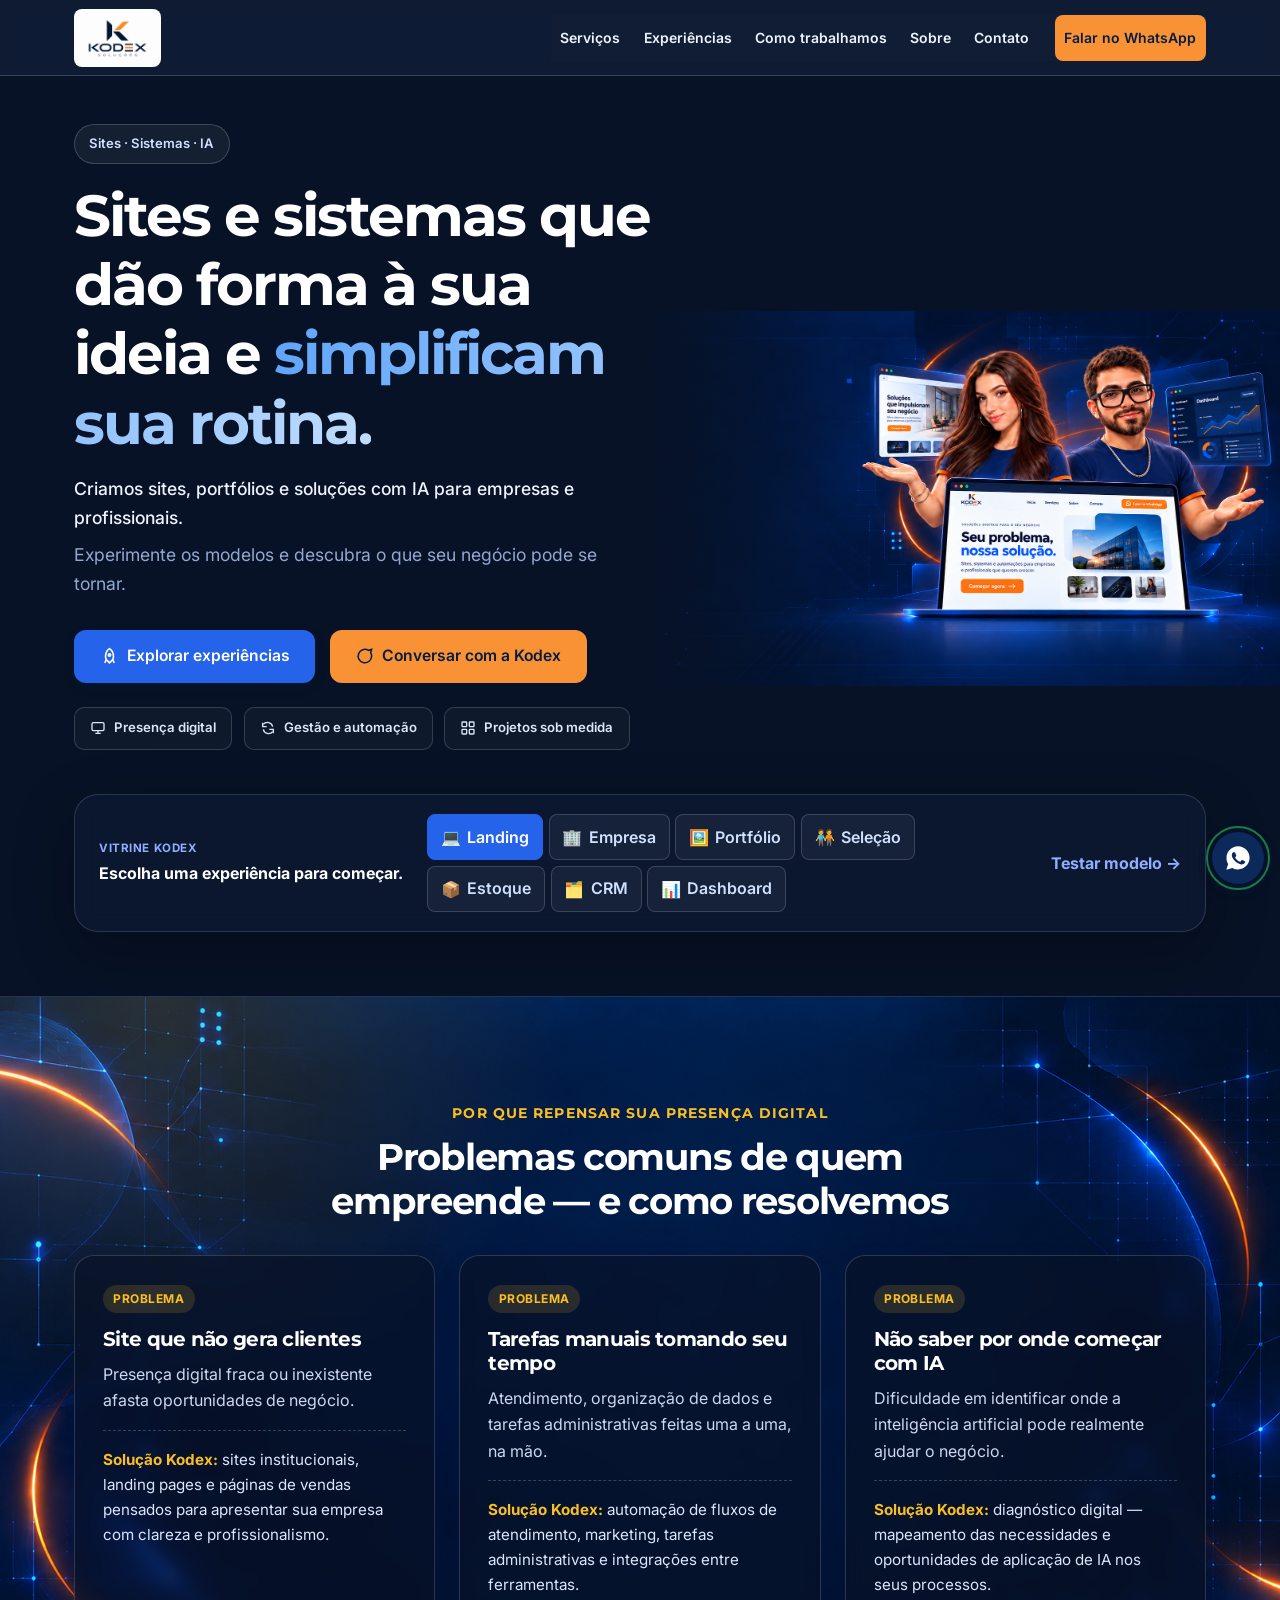
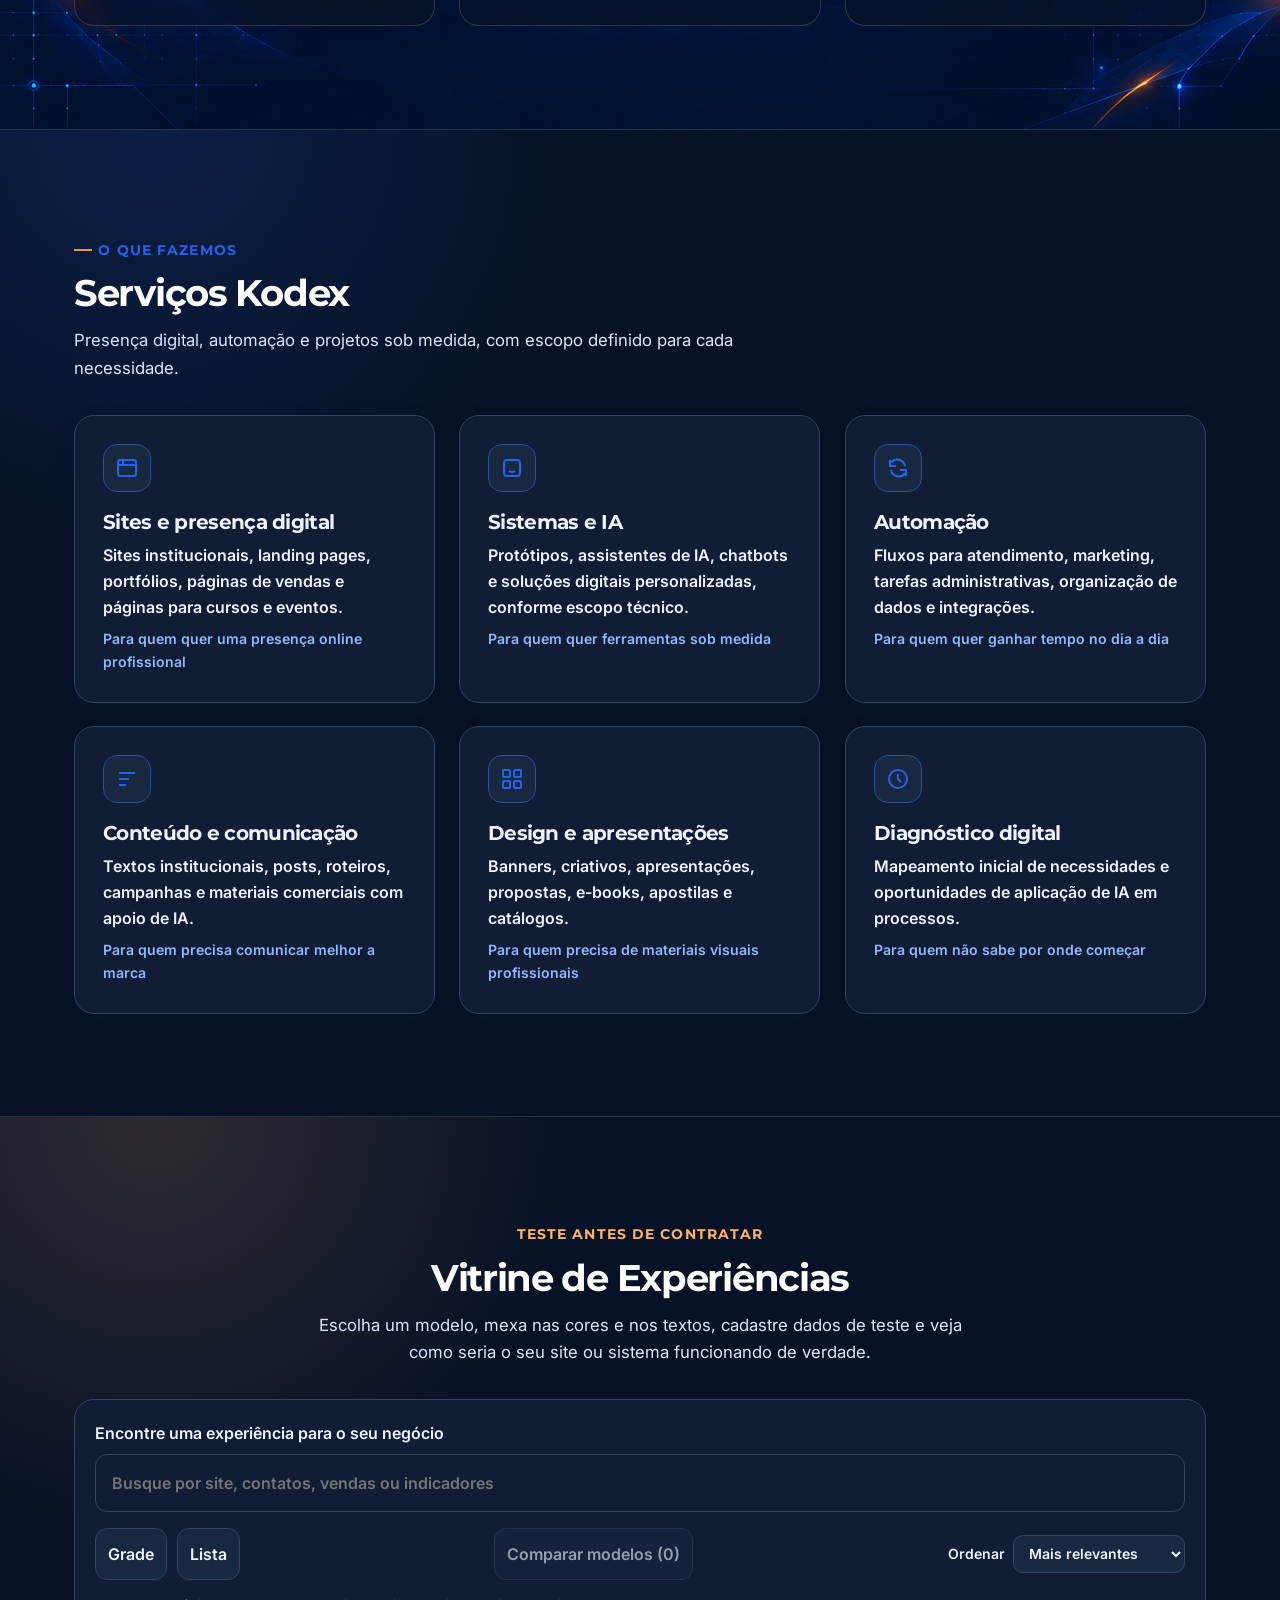
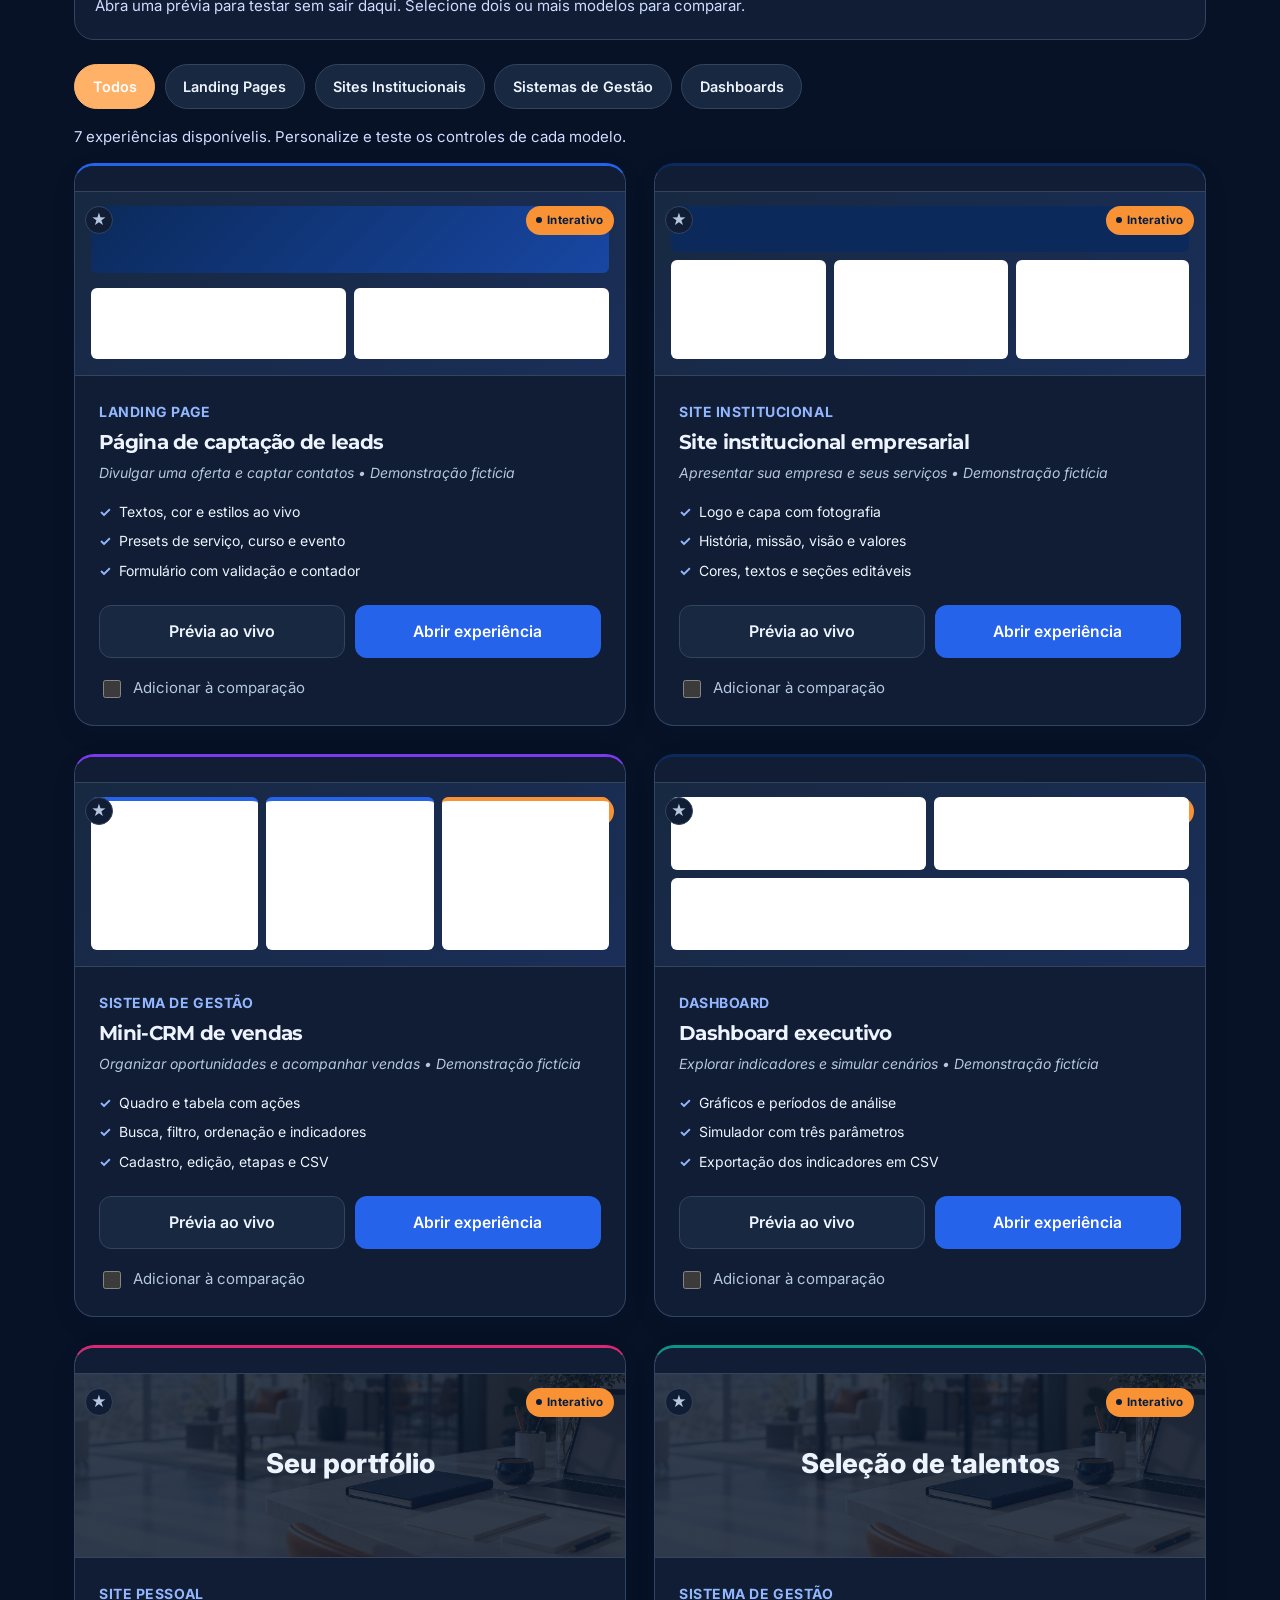
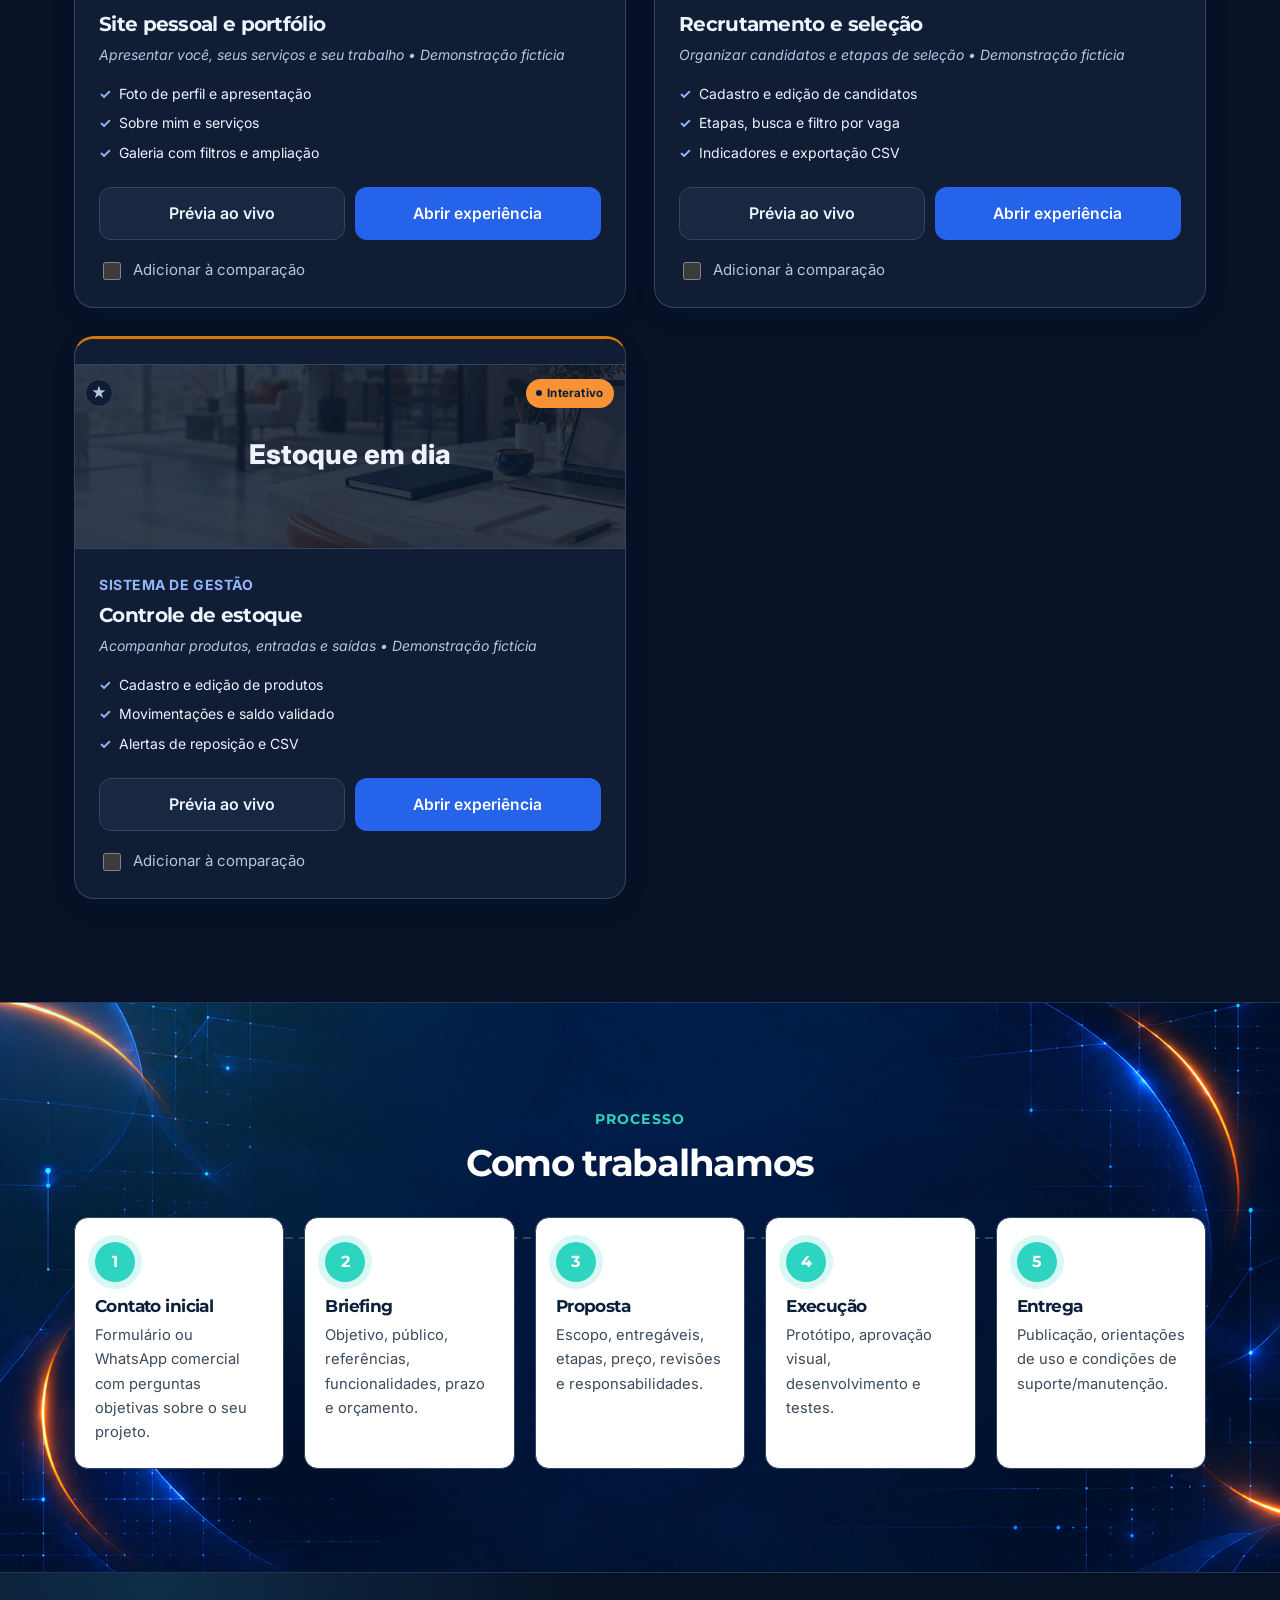
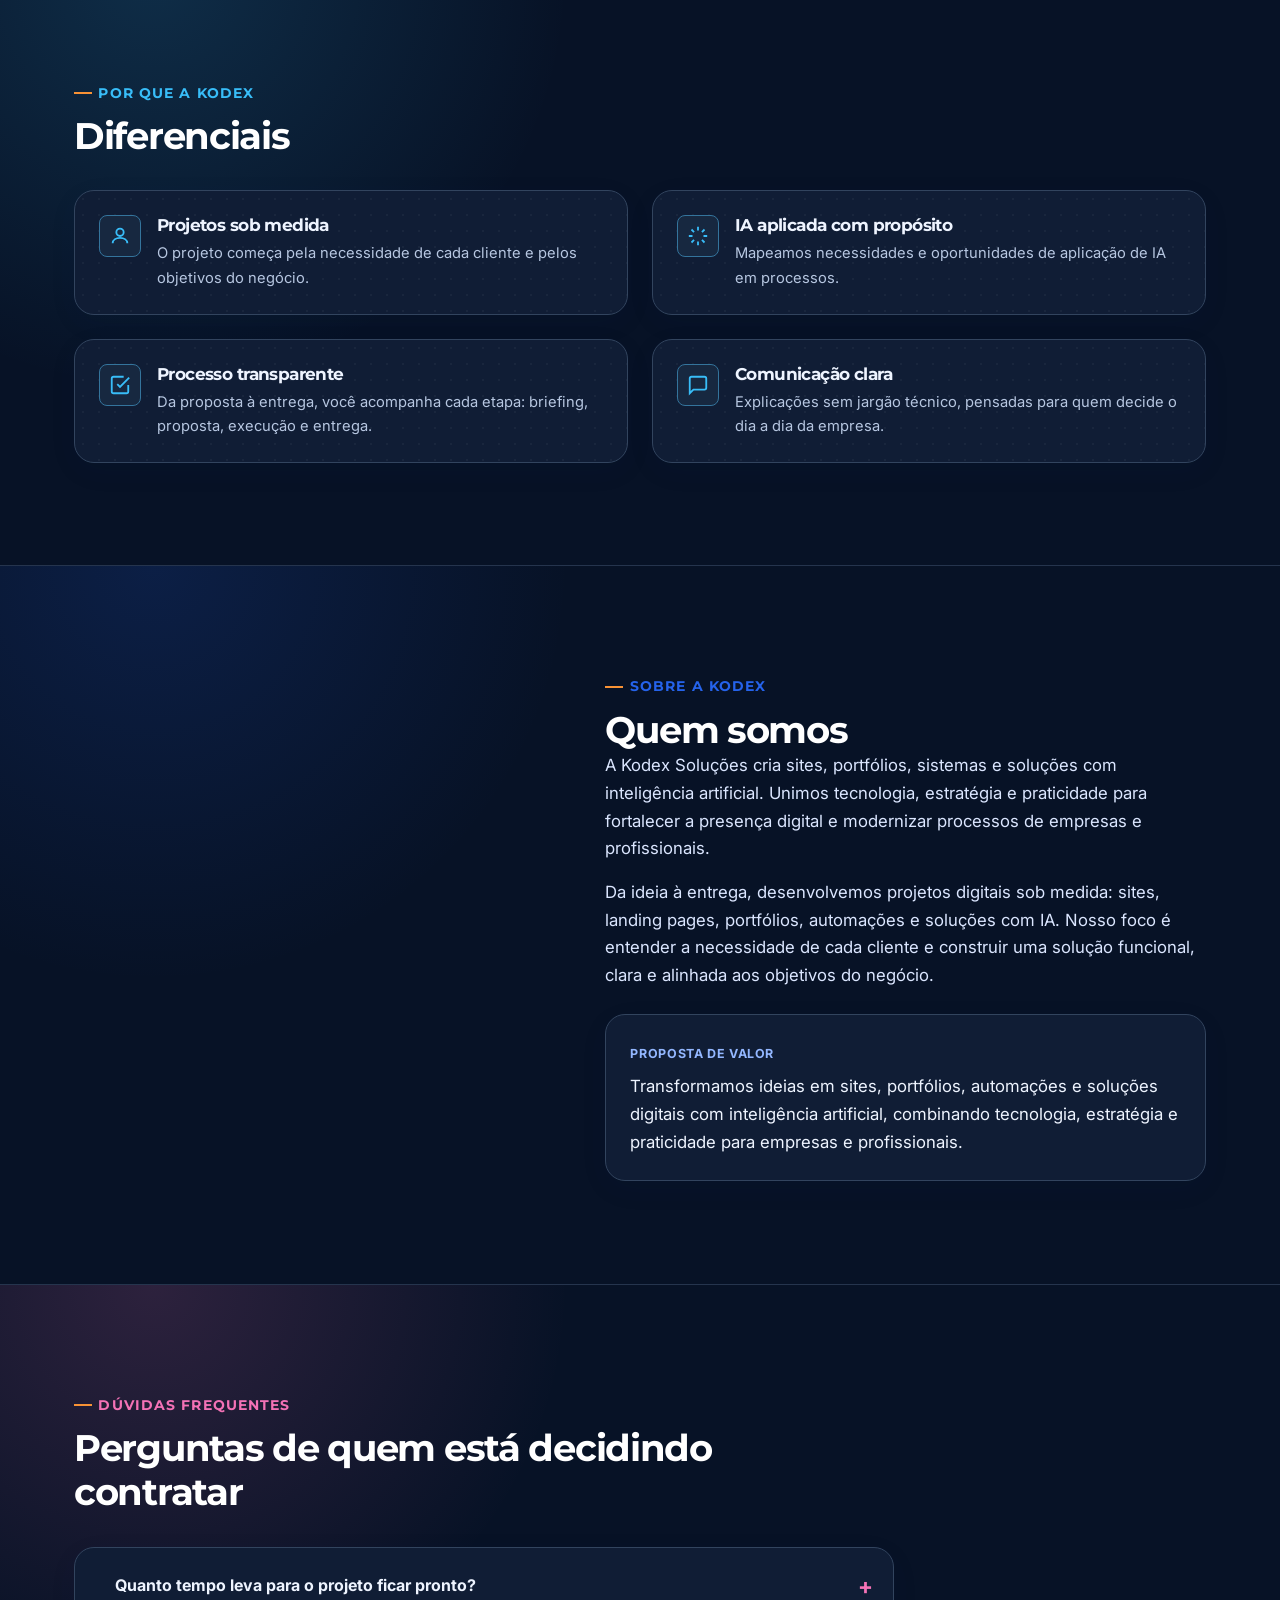
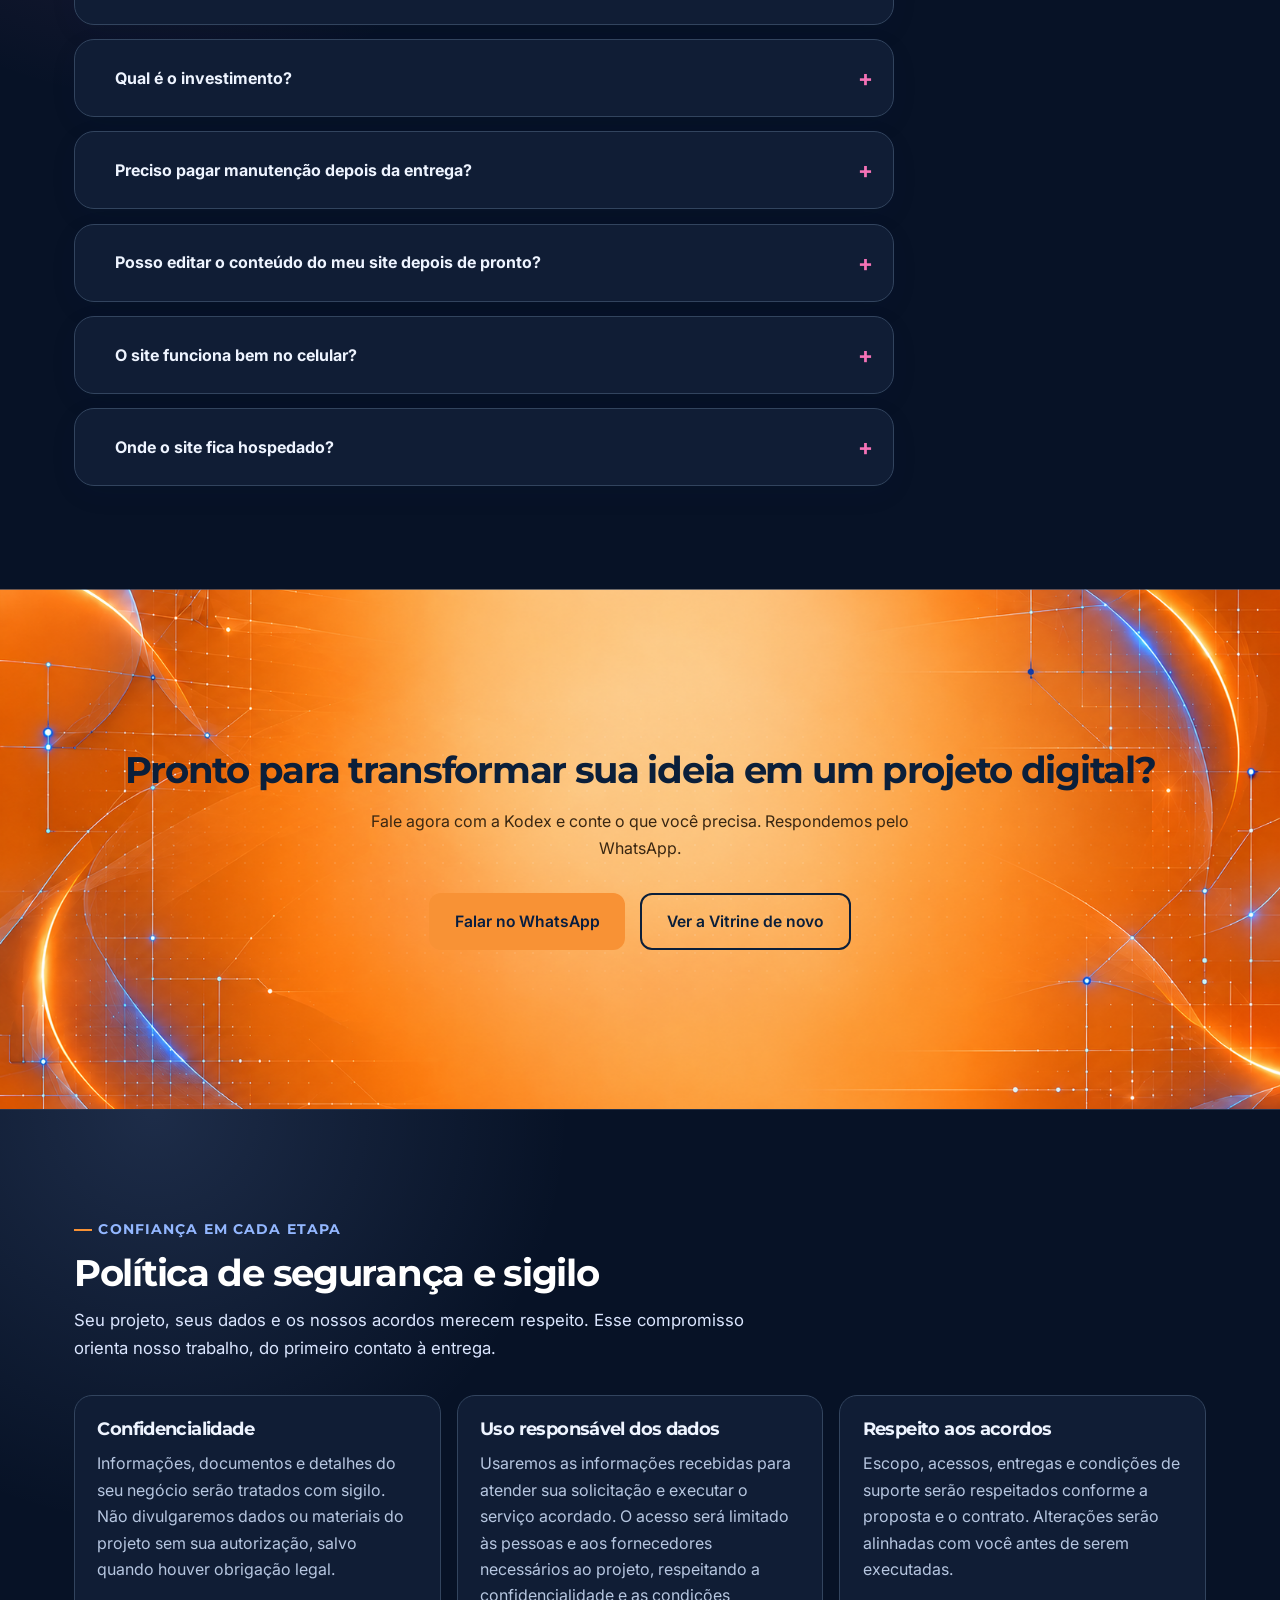
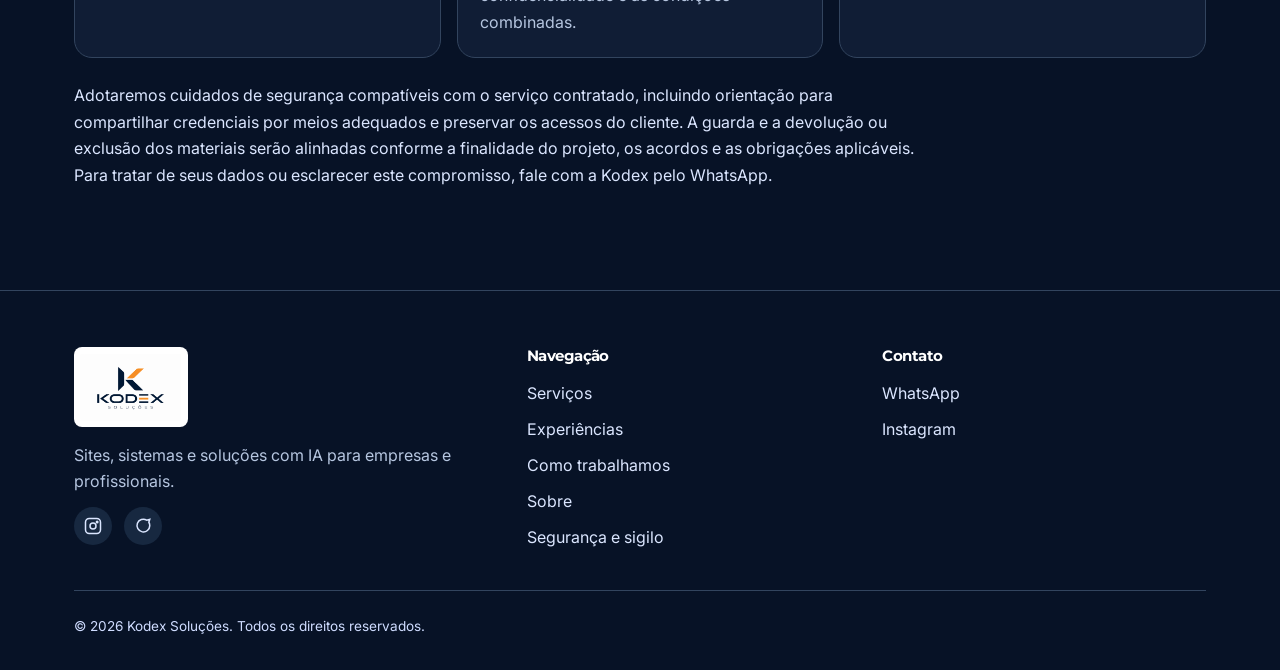
==== index.html @ d3fd618b "Site Kodex Soluções — versão com vitrine, modelos demonstrativos e identidade visual Co-Authored-By:" ====
<!DOCTYPE html>
<html lang="pt-BR">
<head>
<meta charset="UTF-8">
<meta name="viewport" content="width=device-width, initial-scale=1.0">
<title>Kodex Soluções — Sites, sistemas e soluções com IA</title>
<meta name="description" content="A Kodex Soluções cria sites, sistemas e automações com inteligência artificial para empresas e profissionais. Experimente modelos interativos antes de contratar.">

<!-- Open Graph -->
<meta property="og:type" content="website">
<meta property="og:title" content="Kodex Soluções — Sites, sistemas e soluções com IA">
<meta property="og:description" content="Transformamos ideias em sites, portfólios, automações e soluções digitais com inteligência artificial. Experimente nossos modelos interativos.">
<meta property="og:locale" content="pt_BR">

<link rel="icon" type="image/svg+xml" href="assets/favicon.svg">
<link rel="preconnect" href="https://fonts.googleapis.com">
<link rel="preconnect" href="https://fonts.gstatic.com" crossorigin>
<link href="https://fonts.googleapis.com/css2?family=Montserrat:wght@600;700;800&family=Inter:wght@400;500;600;700&display=swap" rel="stylesheet">
<script src="js/theme.js"></script>
<link rel="stylesheet" href="css/style.css">

<script id="organization-schema" type="application/ld+json">{"@context":"https://schema.org","@type":"Organization","name":"Kodex Soluções","description":"Sites, sistemas e soluções com IA."}</script>
<link rel="stylesheet" href="css/modern.css">
<link rel="stylesheet" href="css/revision.css">
<link rel="stylesheet" href="css/claude-visual.css">
</head>
<body>
<a class="skip-link" href="#conteudo">Pular para o conteúdo</a>

<!-- ===== Cabeçalho ===== -->
<header class="site-header">
  <div class="container">
    <a href="#inicio" class="brand">
      <img src="assets/logo.png" alt="Kodex Soluções">
    </a>
    <button class="nav-toggle" aria-expanded="false" aria-controls="menu-principal" aria-label="Abrir menu de navegação">
      <span></span><span></span><span></span>
    </button>
    <nav class="main-nav" id="menu-principal" aria-label="Menu principal">
      <a href="#servicos">Serviços</a>
      <a href="#vitrine">Experiências</a>
      <a href="#como-trabalhamos">Como trabalhamos</a>
      <a href="#sobre">Sobre</a>
      <a href="#contato">Contato</a>
      <a class="btn btn-whatsapp nav-cta" data-whatsapp href="#">
        Falar no WhatsApp
      </a>
    </nav>
  </div>
</header>

<main id="conteudo">

  <!-- ===== Hero ===== -->
  <section class="hero" id="inicio">
    <div class="tech-grid-bg" aria-hidden="true">
      <div class="tech-blob tech-blob--1"></div>
      <div class="tech-blob tech-blob--2"></div>
    </div>
    <div class="container">
      <div class="hero-row">
        <div class="hero-text">
          <span class="hero-badge">
            <span class="hero-badge-dot" aria-hidden="true"></span>
            <span class="hero-badge-text" data-badge-rotativo>Sites</span>
          </span>
          <h1>Sites e sistemas que dão forma à sua ideia e <span class="text-gradient">simplificam sua rotina.</span></h1>
          <p class="hero-lead">Criamos sites, portfólios e soluções com IA para empresas e profissionais.</p>
          <p class="hero-sub">Experimente os modelos e descubra o que seu negócio pode se tornar.</p>
          <div class="hero-actions">
            <a href="#vitrine" class="btn btn-primary">
              <svg viewBox="0 0 24 24" fill="none" stroke="currentColor" stroke-width="2" aria-hidden="true"><path d="M12 2c3 2 5 6 5 10 0 1.5-.3 3-1 4l-4 4-4-4c-.7-1-1-2.5-1-4 0-4 2-8 5-10z"/><circle cx="12" cy="10" r="1.5"/><path d="M8 16l-2 4M16 16l2 4"/></svg>
              Explorar experiências
            </a>
            <a class="btn btn-whatsapp" data-whatsapp href="#">
              <svg viewBox="0 0 24 24" fill="none" stroke="currentColor" stroke-width="2" aria-hidden="true"><path d="M21 11.5a8.5 8.5 0 1 1-4.1-7.3L21 3l-1.2 4A8.4 8.4 0 0 1 21 11.5z"/></svg>
              Conversar com a Kodex
            </a>
          </div>
          <div class="hero-tags">
            <span><svg viewBox="0 0 24 24" fill="none" stroke="currentColor" stroke-width="2" aria-hidden="true"><rect x="3" y="4" width="18" height="12" rx="2"/><path d="M8 20h8M12 16v4"/></svg>Presença digital</span>
            <span><svg viewBox="0 0 24 24" fill="none" stroke="currentColor" stroke-width="2" aria-hidden="true"><path d="M4 4v6h6M20 20v-6h-6"/><path d="M5 14a8 8 0 0 0 14 3.5M19 10A8 8 0 0 0 5 6.5"/></svg>Gestão e automação</span>
            <span><svg viewBox="0 0 24 24" fill="none" stroke="currentColor" stroke-width="2" aria-hidden="true"><rect x="3" y="3" width="7" height="7" rx="1"/><rect x="14" y="3" width="7" height="7" rx="1"/><rect x="3" y="14" width="7" height="7" rx="1"/><rect x="14" y="14" width="7" height="7" rx="1"/></svg>Projetos sob medida</span>
          </div>
        </div>
        <div class="hero-visual" aria-hidden="true">
          <div class="hero-visual-glow"></div>
          <img class="hero-cover-img" src="assets/capa-hero.png" alt="" loading="eager">
        </div>
      </div>
      <div class="hero-lab" id="hero-lab">
        <div class="lab-top"><span>Vitrine KODEX</span><span>Escolha uma experiência para começar.</span></div>
        <div class="lab-tabs" role="group" aria-label="Explorar modelos"></div>
        <div class="lab-screen sr-only" aria-live="polite"><h2>Teste antes de decidir.</h2><p>Explore sites e soluções digitais para o seu negócio.</p></div>
        <div class="lab-bottom"><a href="modelos/landing.html">Testar modelo →</a></div>
      </div>
    </div>
  </section>

  <!-- ===== Dor → Solução ===== -->
  <section class="section" id="dores">
    <div class="container">
      <div class="section-header section-header--center reveal">
        <span class="section-eyebrow">Por que repensar sua presença digital</span>
        <h2>Problemas comuns de quem empreende — e como resolvemos</h2>
      </div>
      <div class="pain-grid">
        <article class="pain-card reveal">
          <span class="pain-label">Problema</span>
          <h3>Site que não gera clientes</h3>
          <p>Presença digital fraca ou inexistente afasta oportunidades de negócio.</p>
          <div class="pain-solution"><strong>Solução Kodex:</strong> sites institucionais, landing pages e páginas de vendas pensados para apresentar sua empresa com clareza e profissionalismo.</div>
        </article>
        <article class="pain-card reveal">
          <span class="pain-label">Problema</span>
          <h3>Tarefas manuais tomando seu tempo</h3>
          <p>Atendimento, organização de dados e tarefas administrativas feitas uma a uma, na mão.</p>
          <div class="pain-solution"><strong>Solução Kodex:</strong> automação de fluxos de atendimento, marketing, tarefas administrativas e integrações entre ferramentas.</div>
        </article>
        <article class="pain-card reveal">
          <span class="pain-label">Problema</span>
          <h3>Não saber por onde começar com IA</h3>
          <p>Dificuldade em identificar onde a inteligência artificial pode realmente ajudar o negócio.</p>
          <div class="pain-solution"><strong>Solução Kodex:</strong> diagnóstico digital — mapeamento das necessidades e oportunidades de aplicação de IA nos seus processos.</div>
        </article>
      </div>
    </div>
  </section>

  <!-- ===== Serviços ===== -->
  <section class="section section--alt" id="servicos">
    <div class="container">
      <div class="section-header reveal">
        <span class="section-eyebrow">O que fazemos</span>
        <h2>Serviços Kodex</h2>
        <p>Presença digital, automação e projetos sob medida, com escopo definido para cada necessidade.</p>
      </div>
      <div class="service-grid">

        <article class="service-card reveal">
          <div class="service-icon" aria-hidden="true">
            <svg viewBox="0 0 24 24" fill="none" stroke="currentColor" stroke-width="2"><rect x="3" y="4" width="18" height="16" rx="2"/><path d="M3 9h18M8 4v5"/></svg>
          </div>
          <h3>Sites e presença digital</h3>
          <p class="service-benefit">Sites institucionais, landing pages, portfólios, páginas de vendas e páginas para cursos e eventos.</p>
          <p class="service-audience">Para quem quer uma presença online profissional</p>
        </article>

        <article class="service-card reveal">
          <div class="service-icon" aria-hidden="true">
            <svg viewBox="0 0 24 24" fill="none" stroke="currentColor" stroke-width="2"><rect x="4" y="4" width="16" height="16" rx="3"/><path d="M9 9h.01M15 9h.01M9 15c.8.8 2.2 1 3 1s2.2-.2 3-1"/></svg>
          </div>
          <h3>Sistemas e IA</h3>
          <p class="service-benefit">Protótipos, assistentes de IA, chatbots e soluções digitais personalizadas, conforme escopo técnico.</p>
          <p class="service-audience">Para quem quer ferramentas sob medida</p>
        </article>

        <article class="service-card reveal">
          <div class="service-icon" aria-hidden="true">
            <svg viewBox="0 0 24 24" fill="none" stroke="currentColor" stroke-width="2"><path d="M4 4v6h6M20 20v-6h-6"/><path d="M5 14a8 8 0 0 0 14 3.5M19 10A8 8 0 0 0 5 6.5"/></svg>
          </div>
          <h3>Automação</h3>
          <p class="service-benefit">Fluxos para atendimento, marketing, tarefas administrativas, organização de dados e integrações.</p>
          <p class="service-audience">Para quem quer ganhar tempo no dia a dia</p>
        </article>

        <article class="service-card reveal">
          <div class="service-icon" aria-hidden="true">
            <svg viewBox="0 0 24 24" fill="none" stroke="currentColor" stroke-width="2"><path d="M4 6h16M4 12h10M4 18h7"/></svg>
          </div>
          <h3>Conteúdo e comunicação</h3>
          <p class="service-benefit">Textos institucionais, posts, roteiros, campanhas e materiais comerciais com apoio de IA.</p>
          <p class="service-audience">Para quem precisa comunicar melhor a marca</p>
        </article>

        <article class="service-card reveal">
          <div class="service-icon" aria-hidden="true">
            <svg viewBox="0 0 24 24" fill="none" stroke="currentColor" stroke-width="2"><rect x="3" y="3" width="7" height="7" rx="1"/><rect x="14" y="3" width="7" height="7" rx="1"/><rect x="3" y="14" width="7" height="7" rx="1"/><rect x="14" y="14" width="7" height="7" rx="1"/></svg>
          </div>
          <h3>Design e apresentações</h3>
          <p class="service-benefit">Banners, criativos, apresentações, propostas, e-books, apostilas e catálogos.</p>
          <p class="service-audience">Para quem precisa de materiais visuais profissionais</p>
        </article>

        <article class="service-card reveal">
          <div class="service-icon" aria-hidden="true">
            <svg viewBox="0 0 24 24" fill="none" stroke="currentColor" stroke-width="2"><circle cx="12" cy="12" r="9"/><path d="M12 7v5l3 3"/></svg>
          </div>
          <h3>Diagnóstico digital</h3>
          <p class="service-benefit">Mapeamento inicial de necessidades e oportunidades de aplicação de IA em processos.</p>
          <p class="service-audience">Para quem não sabe por onde começar</p>
        </article>

      </div>
    </div>
  </section>

  <!-- ===== Vitrine de Experiências ===== -->
  <section class="section" id="vitrine">
    <div class="tech-grid-bg" aria-hidden="true">
      <div class="tech-blob tech-blob--1" style="opacity:0.18;"></div>
    </div>
    <div class="container">
      <div class="section-header section-header--center reveal">
        <span class="section-eyebrow">Teste antes de contratar</span>
        <h2>Vitrine de Experiências</h2>
        <p>Escolha um modelo, mexa nas cores e nos textos, cadastre dados de teste e veja como seria o seu site ou sistema funcionando de verdade.</p>
      </div>

      <div class="vitrine-filters reveal" role="group" aria-label="Filtrar modelos por categoria">
        <button class="filter-btn is-active" data-filter="todos" aria-pressed="true">Todos</button>
        <button class="filter-btn" data-filter="landing" aria-pressed="false">Landing Pages</button>
        <button class="filter-btn" data-filter="institucional" aria-pressed="false">Sites Institucionais</button>
        <button class="filter-btn" data-filter="sistema" aria-pressed="false">Sistemas de Gestão</button>
        <button class="filter-btn" data-filter="dashboard" aria-pressed="false">Dashboards</button>
      </div>

      <p id="filter-status" class="sr-only" role="status">7 modelos disponíveis.</p><div class="vitrine-grid">

        <article class="vitrine-card reveal" data-category="landing" data-model="landing">
          <div class="vitrine-thumb thumb--landing" aria-hidden="true">
            <span class="vitrine-badge">Interativo</span>
            <div class="thumb-hero"></div>
            <div class="thumb-row">
              <div class="thumb-block"></div>
              <div class="thumb-block"></div>
            </div>
          </div>
          <div class="vitrine-body">
            <span class="vitrine-category">Landing Page</span>
            <h3>Página de captação de leads</h3>
            <p class="vitrine-niche">Nicho de exemplo: consultoria empresarial (fictício)</p>
            <ul class="vitrine-tests">
              <li>Personalizar título, cor e estilo do topo</li>
              <li>Preencher o formulário e capturar um lead de teste</li>
              <li>Ver contador de oferta e prova social</li>
            </ul>
            <a href="modelos/landing.html" class="btn btn-secondary btn-block">Experimentar</a>
          </div>
        </article>

        <article class="vitrine-card reveal" data-category="institucional" data-model="institucional">
          <div class="vitrine-thumb thumb--institucional" aria-hidden="true">
            <span class="vitrine-badge">Interativo</span>
            <div class="thumb-hero"></div>
            <div class="thumb-row">
              <div class="thumb-block"></div>
              <div class="thumb-block"></div>
              <div class="thumb-block"></div>
            </div>
          </div>
          <div class="vitrine-body">
            <span class="vitrine-category">Site Institucional</span>
            <h3>Site institucional empresarial</h3>
            <p class="vitrine-niche">Nicho de exemplo: escritório de contabilidade (fictício)</p>
            <ul class="vitrine-tests">
              <li>Trocar entre 3 temas de cor e tipografia</li>
              <li>Alternar visualização desktop e celular</li>
              <li>Ligar e desligar seções do site</li>
            </ul>
            <a href="modelos/institucional.html" class="btn btn-secondary btn-block">Experimentar</a>
          </div>
        </article>

        <article class="vitrine-card reveal" data-category="sistema" data-model="crm">
          <div class="vitrine-thumb thumb--crm" aria-hidden="true">
            <span class="vitrine-badge">Interativo</span>
            <div class="thumb-row">
              <div class="thumb-block"></div>
              <div class="thumb-block"></div>
              <div class="thumb-block"></div>
            </div>
          </div>
          <div class="vitrine-body">
            <span class="vitrine-category">Sistema de Gestão</span>
            <h3>Mini-CRM de vendas</h3>
            <p class="vitrine-niche">Nicho de exemplo: vendas de uma pequena empresa (fictício)</p>
            <ul class="vitrine-tests">
              <li>Mover oportunidades entre etapas do Kanban</li>
              <li>Cadastrar, editar e excluir um cliente</li>
              <li>Exportar os dados de teste em CSV</li>
            </ul>
            <a href="modelos/crm.html" class="btn btn-secondary btn-block">Experimentar</a>
          </div>
        </article>

        <article class="vitrine-card reveal" data-category="dashboard" data-model="dashboard">
          <div class="vitrine-thumb thumb--dashboard" aria-hidden="true">
            <span class="vitrine-badge">Interativo</span>
            <div class="thumb-row">
              <div class="thumb-block"></div>
              <div class="thumb-block"></div>
            </div>
            <div class="thumb-row">
              <div class="thumb-block"></div>
            </div>
          </div>
          <div class="vitrine-body">
            <span class="vitrine-category">Dashboard</span>
            <h3>Dashboard executivo</h3>
            <p class="vitrine-niche">Nicho de exemplo: visão executiva de uma PME (fictício)</p>
            <ul class="vitrine-tests">
              <li>Trocar período de análise (7, 30, 90 dias)</li>
              <li>Usar o simulador "E se?" com sliders</li>
              <li>Explorar gráficos de faturamento e canais</li>
            </ul>
            <a href="modelos/dashboard.html" class="btn btn-secondary btn-block">Experimentar</a>
          </div>
        </article>
<article class="vitrine-card reveal" data-category="institucional" data-model="pessoal"><div class="vitrine-thumb photo-thumb" aria-hidden="true"><span class="vitrine-badge">Interativo</span><div class="thumb-label">Seu portfólio</div></div><div class="vitrine-body"><span class="vitrine-category">Site Pessoal</span><h3>Site pessoal e portfólio</h3><p class="vitrine-niche">Demonstração fictícia</p><ul class="vitrine-tests"><li>Experiência interativa</li></ul><a href="modelos/pessoal.html" class="btn btn-secondary btn-block">Experimentar</a></div></article><article class="vitrine-card reveal" data-category="sistema" data-model="recrutamento"><div class="vitrine-thumb photo-thumb" aria-hidden="true"><span class="vitrine-badge">Interativo</span><div class="thumb-label">Seleção de talentos</div></div><div class="vitrine-body"><span class="vitrine-category">Sistema de Gestão</span><h3>Recrutamento e seleção</h3><p class="vitrine-niche">Demonstração fictícia</p><ul class="vitrine-tests"><li>Experiência interativa</li></ul><a href="modelos/recrutamento.html" class="btn btn-secondary btn-block">Experimentar</a></div></article><article class="vitrine-card reveal" data-category="sistema" data-model="estoque"><div class="vitrine-thumb photo-thumb" aria-hidden="true"><span class="vitrine-badge">Interativo</span><div class="thumb-label">Estoque em dia</div></div><div class="vitrine-body"><span class="vitrine-category">Sistema de Gestão</span><h3>Controle de estoque</h3><p class="vitrine-niche">Demonstração fictícia</p><ul class="vitrine-tests"><li>Experiência interativa</li></ul><a href="modelos/estoque.html" class="btn btn-secondary btn-block">Experimentar</a></div></article>
      </div>
    </div>
  </section>

  <!-- ===== Como trabalhamos ===== -->
  <section class="section section--alt" id="como-trabalhamos">
    <div class="container">
      <div class="section-header section-header--center reveal">
        <span class="section-eyebrow">Processo</span>
        <h2>Como trabalhamos</h2>
      </div>
      <div class="steps-list">
        <div class="step-item reveal">
          <div class="step-number">1</div>
          <h3>Contato inicial</h3>
          <p>Formulário ou WhatsApp comercial com perguntas objetivas sobre o seu projeto.</p>
        </div>
        <div class="step-item reveal">
          <div class="step-number">2</div>
          <h3>Briefing</h3>
          <p>Objetivo, público, referências, funcionalidades, prazo e orçamento.</p>
        </div>
        <div class="step-item reveal">
          <div class="step-number">3</div>
          <h3>Proposta</h3>
          <p>Escopo, entregáveis, etapas, preço, revisões e responsabilidades.</p>
        </div>
        <div class="step-item reveal">
          <div class="step-number">4</div>
          <h3>Execução</h3>
          <p>Protótipo, aprovação visual, desenvolvimento e testes.</p>
        </div>
        <div class="step-item reveal">
          <div class="step-number">5</div>
          <h3>Entrega</h3>
          <p>Publicação, orientações de uso e condições de suporte/manutenção.</p>
        </div>
      </div>
    </div>
  </section>

  <!-- ===== Diferenciais ===== -->
  <section class="section" id="diferenciais">
    <div class="container">
      <div class="section-header reveal">
        <span class="section-eyebrow">Por que a Kodex</span>
        <h2>Diferenciais</h2>
      </div>
      <div class="diff-grid">
        <div class="diff-card reveal">
          <div class="diff-icon" aria-hidden="true">
            <svg width="22" height="22" viewBox="0 0 24 24" fill="none" stroke="currentColor" stroke-width="2"><circle cx="12" cy="8" r="4"/><path d="M4 20c0-4 4-6 8-6s8 2 8 6"/></svg>
          </div>
          <div>
            <h3>Projetos sob medida</h3>
            <p>O projeto começa pela necessidade de cada cliente e pelos objetivos do negócio.</p>
          </div>
        </div>
        <div class="diff-card reveal">
          <div class="diff-icon" aria-hidden="true">
            <svg width="22" height="22" viewBox="0 0 24 24" fill="none" stroke="currentColor" stroke-width="2"><path d="M12 2v4M12 18v4M4.9 4.9l2.8 2.8M16.3 16.3l2.8 2.8M2 12h4M18 12h4M4.9 19.1l2.8-2.8M16.3 7.7l2.8-2.8"/></svg>
          </div>
          <div>
            <h3>IA aplicada com propósito</h3>
            <p>Mapeamos necessidades e oportunidades de aplicação de IA em processos.</p>
          </div>
        </div>
        <div class="diff-card reveal">
          <div class="diff-icon" aria-hidden="true">
            <svg width="22" height="22" viewBox="0 0 24 24" fill="none" stroke="currentColor" stroke-width="2"><path d="M9 11l3 3L22 4M21 12v7a2 2 0 0 1-2 2H5a2 2 0 0 1-2-2V5a2 2 0 0 1 2-2h11"/></svg>
          </div>
          <div>
            <h3>Processo transparente</h3>
            <p>Da proposta à entrega, você acompanha cada etapa: briefing, proposta, execução e entrega.</p>
          </div>
        </div>
        <div class="diff-card reveal">
          <div class="diff-icon" aria-hidden="true">
            <svg width="22" height="22" viewBox="0 0 24 24" fill="none" stroke="currentColor" stroke-width="2"><path d="M21 15a2 2 0 0 1-2 2H7l-4 4V5a2 2 0 0 1 2-2h14a2 2 0 0 1 2 2z"/></svg>
          </div>
          <div>
            <h3>Comunicação clara</h3>
            <p>Explicações sem jargão técnico, pensadas para quem decide o dia a dia da empresa.</p>
          </div>
        </div>
      </div>
    </div>
  </section>

  <!-- ===== Sobre a Kodex ===== -->
  <section class="section section--alt" id="sobre">
    <div class="container">
      <div class="sobre-grid">
        <div class="sobre-visual reveal">
          <video class="sobre-avatars" autoplay muted loop playsinline><source src="assets/oioi.mp4" type="video/mp4"></video>
        </div>
        <div>
          <div class="sobre-text reveal">
            <span class="section-eyebrow">Sobre a Kodex</span>
            <h2>Quem somos</h2>
            <p>A Kodex Soluções cria sites, portfólios, sistemas e soluções com inteligência artificial. Unimos tecnologia, estratégia e praticidade para fortalecer a presença digital e modernizar processos de empresas e profissionais.</p>
            <p>Da ideia à entrega, desenvolvemos projetos digitais sob medida: sites, landing pages, portfólios, automações e soluções com IA. Nosso foco é entender a necessidade de cada cliente e construir uma solução funcional, clara e alinhada aos objetivos do negócio.</p>
          </div>
          <div class="sobre-mission reveal">
            <span>Proposta de valor</span>
            <p>Transformamos ideias em sites, portfólios, automações e soluções digitais com inteligência artificial, combinando tecnologia, estratégia e praticidade para empresas e profissionais.</p>
          </div>
        </div>
      </div>
    </div>
  </section>

  <!-- ===== FAQ ===== -->
  <section class="section" id="faq">
    <div class="container">
      <div class="section-header reveal">
        <span class="section-eyebrow">Dúvidas frequentes</span>
        <h2>Perguntas de quem está decidindo contratar</h2>
      </div>
      <div class="faq-list">
<details class="faq-item reveal"><summary>Quanto tempo leva para o projeto ficar pronto?</summary><p>O prazo varia conforme a complexidade do projeto (tipo de site ou sistema, número de páginas, integrações) e é definido na proposta, logo após o briefing.</p></details>
<details class="faq-item reveal"><summary>Qual é o investimento?</summary><p>O valor depende do escopo do projeto. Depois do briefing, enviamos uma proposta com preço, etapas e revisões incluídas.</p></details>
<details class="faq-item reveal"><summary>Preciso pagar manutenção depois da entrega?</summary><p>O suporte, a manutenção e a assistência variam conforme os serviços e a negociação feita com a empresa.</p></details>
<details class="faq-item reveal"><summary>Posso editar o conteúdo do meu site depois de pronto?</summary><p>Depende do tipo de projeto contratado. Esse ponto é alinhado já na proposta, junto com as condições de suporte.</p></details>
<details class="faq-item reveal"><summary>O site funciona bem no celular?</summary><p>Você pode testar todos os modelos desta vitrine no celular.</p></details>
<details class="faq-item reveal"><summary>Onde o site fica hospedado?</summary><p>A hospedagem será definida dependendo do tipo de serviço contratado, mas sempre priorizaremos a melhor hospedagem para seu produto.</p></details>

      </div>
    </div>
  </section>

  <!-- ===== CTA final ===== -->
  <section class="section" id="contato">
    <div class="cta-final reveal">
      <h2>Pronto para transformar sua ideia em um projeto digital?</h2>
      <p>Fale agora com a Kodex e conte o que você precisa. Respondemos pelo WhatsApp.</p>
      <div class="hero-actions">
        <a class="btn btn-whatsapp" data-whatsapp href="#">Falar no WhatsApp</a>
        <a href="#vitrine" class="btn btn-outline">Ver a Vitrine de novo</a>
      </div>
    </div>
  </section>

<section class="section" id="seguranca"><div class="container">
<div class="section-header"><span class="section-eyebrow">Confiança em cada etapa</span><h2>Política de segurança e sigilo</h2><p>Seu projeto, seus dados e os nossos acordos merecem respeito. Esse compromisso orienta nosso trabalho, do primeiro contato à entrega.</p></div>
<div class="security-grid">
<article><h3>Confidencialidade</h3><p>Informações, documentos e detalhes do seu negócio serão tratados com sigilo. Não divulgaremos dados ou materiais do projeto sem sua autorização, salvo quando houver obrigação legal.</p></article>
<article><h3>Uso responsável dos dados</h3><p>Usaremos as informações recebidas para atender sua solicitação e executar o serviço acordado. O acesso será limitado às pessoas e aos fornecedores necessários ao projeto, respeitando a confidencialidade e as condições combinadas.</p></article>
<article><h3>Respeito aos acordos</h3><p>Escopo, acessos, entregas e condições de suporte serão respeitados conforme a proposta e o contrato. Alterações serão alinhadas com você antes de serem executadas.</p></article>
</div><p class="security-note">Adotaremos cuidados de segurança compatíveis com o serviço contratado, incluindo orientação para compartilhar credenciais por meios adequados e preservar os acessos do cliente. A guarda e a devolução ou exclusão dos materiais serão alinhadas conforme a finalidade do projeto, os acordos e as obrigações aplicáveis. Para tratar de seus dados ou esclarecer este compromisso, <a data-whatsapp href="#">fale com a Kodex pelo WhatsApp</a>.</p>
</div></section>
</main>

<!-- ===== Rodapé ===== -->
<footer class="site-footer">
  <div class="container">
    <div class="footer-grid">
      <div>
        <div class="footer-brand">
          <img src="assets/logo.png" alt="Kodex Soluções">
        </div>
        <p>Sites, sistemas e soluções com IA para empresas e profissionais.</p>
        <div class="footer-social">
          <a data-instagram href="#" aria-label="Instagram da Kodex Soluções">
            <svg width="18" height="18" viewBox="0 0 24 24" fill="none" stroke="currentColor" stroke-width="2"><rect x="2" y="2" width="20" height="20" rx="5"/><circle cx="12" cy="12" r="4"/><circle cx="17.5" cy="6.5" r="1"/></svg>
          </a>
          <a data-whatsapp href="#" aria-label="WhatsApp da Kodex Soluções">
            <svg width="18" height="18" viewBox="0 0 24 24" fill="none" stroke="currentColor" stroke-width="2"><path d="M21 11.5a8.5 8.5 0 1 1-4.1-7.3L21 3l-1.2 4A8.4 8.4 0 0 1 21 11.5z"/></svg>
          </a>
        </div>
      </div>
      <div class="footer-col">
        <h4>Navegação</h4>
        <ul>
          <li><a href="#servicos">Serviços</a></li>
          <li><a href="#vitrine">Experiências</a></li>
          <li><a href="#como-trabalhamos">Como trabalhamos</a></li>
          <li><a href="#sobre">Sobre</a></li><li><a href="#seguranca">Segurança e sigilo</a></li>
        </ul>
      </div>
      <div class="footer-col">
        <h4>Contato</h4>
        <ul>
          <li><a data-whatsapp href="#">WhatsApp</a></li>
          <li><a data-instagram href="#">Instagram</a></li>
        </ul>
      </div>
    </div>
    <div class="footer-bottom">
      <span>© <span data-ano-atual></span> Kodex Soluções. Todos os direitos reservados.</span>
    </div>
  </div>
</footer>

<!-- ===== Botão flutuante de WhatsApp ===== -->
<a class="whatsapp-float" data-whatsapp href="#" aria-label="Falar com a Kodex no WhatsApp">
  <svg viewBox="0 0 24 24" fill="currentColor"><path d="M12.04 2C6.58 2 2.13 6.45 2.13 11.91c0 1.87.5 3.63 1.44 5.17L2 22l5.1-1.53a9.93 9.93 0 0 0 4.94 1.3h.01c5.46 0 9.91-4.45 9.91-9.91C21.96 6.45 17.5 2 12.04 2zm5.8 14.07c-.24.68-1.4 1.3-1.93 1.37-.5.07-1.1.1-1.77-.11-.4-.13-.92-.3-1.58-.59-2.78-1.2-4.6-4-4.74-4.19-.14-.19-1.13-1.5-1.13-2.86 0-1.36.71-2.02.97-2.3.26-.27.56-.34.75-.34.19 0 .38 0 .54.01.17.01.41-.07.64.49.24.57.81 1.98.88 2.12.07.14.12.3.02.48-.1.19-.15.3-.3.47-.14.16-.3.37-.43.49-.14.14-.29.29-.13.57.17.28.74 1.22 1.59 1.98 1.1.98 2.02 1.28 2.3 1.43.28.14.44.12.6-.07.17-.19.72-.84.91-1.13.19-.28.38-.24.64-.14.26.09 1.67.79 1.95.93.28.14.47.21.54.33.07.12.07.68-.17 1.36z"/></svg>
</a>

<noscript><p class="noscript-note">Ative o JavaScript para experimentar os modelos e acessar os contatos.</p></noscript>
<script src="js/main.js"></script>
<script src="js/experience.js"></script>
<script src="js/claude-enhance.js"></script>
</body>
</html>
---- css/style.css ----
/* ==========================================================================
   Kodex Soluções — folha de estilos principal
   ========================================================================== */

/* ---------- Reset básico ---------- */
*, *::before, *::after { box-sizing: border-box; }
html { scroll-behavior: smooth; }
body { margin: 0; }
img, svg { max-width: 100%; display: block; }
button, input, select, textarea { font: inherit; color: inherit; }
button { cursor: pointer; background: none; border: none; }
a { color: inherit; text-decoration: none; }
ul { list-style: none; margin: 0; padding: 0; }
h1, h2, h3, h4, p, figure { margin: 0; }

@media (prefers-reduced-motion: reduce) {
  html { scroll-behavior: auto; }
  *, *::before, *::after {
    animation-duration: 0.01ms !important;
    animation-iteration-count: 1 !important;
    transition-duration: 0.01ms !important;
    scroll-behavior: auto !important;
  }
}

/* ---------- Tokens de marca ---------- */
:root {
  --color-primary: #0B2A5B;       /* azul-marinho institucional */
  --color-primary-dark: #071d40;
  --color-secondary: #2563EB;     /* azul vibrante */
  --color-accent: #F89235;        /* laranja */
  --color-bg: #FFFFFF;
  --color-bg-alt: #F3F4F6;
  --color-text: #111827;
  --color-text-muted: #4B5563;
  --color-border: #E5E7EB;
  --color-on-primary: #FFFFFF;

  --font-heading: 'Montserrat', 'Poppins', sans-serif;
  --font-body: 'Inter', 'Open Sans', sans-serif;

  --radius-sm: 8px;
  --radius: 14px;
  --radius-lg: 22px;
  --shadow: 0 10px 30px rgba(11, 42, 91, 0.10);
  --shadow-sm: 0 4px 14px rgba(11, 42, 91, 0.08);
  --glow-secondary: 0 0 0 1px rgba(37, 99, 235, 0.25), 0 10px 32px rgba(37, 99, 235, 0.28);
  --glow-accent: 0 0 0 1px rgba(248, 146, 53, 0.3), 0 10px 28px rgba(248, 146, 53, 0.35);
  --container: 1180px;
  --header-h: 76px;
  --transition: 0.25s ease;
}

/* ---------- Base ---------- */
body {
  font-family: var(--font-body);
  color: var(--color-text);
  background: var(--color-bg);
  line-height: 1.65;
  -webkit-font-smoothing: antialiased;
}

h1, h2, h3, h4 {
  font-family: var(--font-heading);
  color: var(--color-primary);
  line-height: 1.2;
  font-weight: 700;
}

h1 { font-size: clamp(2rem, 4vw + 1rem, 3.2rem); }
h2 { font-size: clamp(1.6rem, 2.4vw + 1rem, 2.3rem); }
h3 { font-size: 1.25rem; }

p { color: var(--color-text-muted); }

.text-gradient {
  background: linear-gradient(100deg, var(--color-secondary) 10%, var(--color-accent) 90%);
  -webkit-background-clip: text;
  background-clip: text;
  color: transparent;
}

:focus-visible {
  outline: 3px solid var(--color-secondary);
  outline-offset: 3px;
  border-radius: 4px;
}

.container {
  width: 100%;
  max-width: var(--container);
  margin: 0 auto;
  padding: 0 1.25rem;
  position: relative;
  z-index: 1;
}

.section { padding: 4.5rem 0; position: relative; }
.section--alt { background: var(--color-bg-alt); }

.section-eyebrow {
  display: inline-flex;
  align-items: center;
  gap: 0.4rem;
  font-family: var(--font-heading);
  font-weight: 700;
  font-size: 0.78rem;
  letter-spacing: 0.08em;
  text-transform: uppercase;
  color: var(--color-secondary);
  margin-bottom: 0.6rem;
}
.section-eyebrow::before {
  content: "";
  width: 18px; height: 2px;
  background: var(--color-accent);
  display: inline-block;
}

.section-header {
  max-width: 680px;
  margin: 0 0 2.75rem;
}

.section-header p { margin-top: 0.75rem; font-size: 1.05rem; }

.section-header--center { margin-left: auto; margin-right: auto; text-align: center; }
.section-header--center .section-eyebrow::before { display: none; }

.sr-only {
  position: absolute;
  width: 1px; height: 1px;
  padding: 0; margin: -1px;
  overflow: hidden;
  clip: rect(0,0,0,0);
  white-space: nowrap;
  border: 0;
}

.skip-link {
  position: absolute;
  left: 1rem; top: -4rem;
  background: var(--color-primary);
  color: #fff;
  padding: 0.75rem 1.25rem;
  border-radius: var(--radius-sm);
  z-index: 1000;
  transition: top var(--transition);
}
.skip-link:focus { top: 1rem; }

/* ---------- Fundo técnico reutilizável (grade + brilhos) ---------- */
.tech-grid-bg {
  position: absolute;
  inset: 0;
  z-index: 0;
  pointer-events: none;
  overflow: hidden;
}
.tech-grid-bg::before {
  content: "";
  position: absolute;
  inset: -10%;
  background-image:
    linear-gradient(rgba(11, 42, 91, 0.055) 1px, transparent 1px),
    linear-gradient(90deg, rgba(11, 42, 91, 0.055) 1px, transparent 1px);
  background-size: 42px 42px;
  mask-image: radial-gradient(ellipse 80% 65% at 60% 20%, #000 40%, transparent 85%);
  animation: grid-drift 26s linear infinite;
}
@keyframes grid-drift {
  0% { transform: translate(0, 0); }
  100% { transform: translate(42px, 42px); }
}
.tech-blob {
  position: absolute;
  border-radius: 50%;
  filter: blur(60px);
  opacity: 0.35;
  animation: blob-float 14s ease-in-out infinite;
}
.tech-blob--1 { width: 320px; height: 320px; background: var(--color-secondary); top: -80px; right: 8%; }
.tech-blob--2 { width: 260px; height: 260px; background: var(--color-accent); bottom: -60px; left: 4%; animation-delay: -6s; }
@keyframes blob-float {
  0%, 100% { transform: translate(0, 0) scale(1); }
  50% { transform: translate(-18px, 22px) scale(1.08); }
}

/* ---------- Botões ---------- */
.btn {
  display: inline-flex;
  align-items: center;
  justify-content: center;
  gap: 0.5rem;
  padding: 0.85rem 1.6rem;
  border-radius: 999px;
  font-weight: 600;
  font-size: 0.98rem;
  transition: transform var(--transition), box-shadow var(--transition), background var(--transition), color var(--transition);
  white-space: nowrap;
  position: relative;
  isolation: isolate;
  overflow: hidden;
}
.btn:hover { transform: translateY(-2px); }
.btn::after {
  content: "";
  position: absolute;
  inset: 0;
  background: linear-gradient(100deg, transparent 20%, rgba(255,255,255,0.35) 50%, transparent 80%);
  transform: translateX(-120%);
  transition: transform 0.6s ease;
  z-index: 1;
}
.btn:hover::after { transform: translateX(120%); }

.btn-primary {
  background: var(--color-accent);
  color: var(--color-primary-dark);
  box-shadow: var(--shadow-sm);
}
.btn-primary:hover { box-shadow: var(--glow-accent); }

.btn-secondary {
  background: var(--color-primary);
  color: #fff;
}
.btn-secondary:hover { background: var(--color-primary-dark); box-shadow: var(--glow-secondary); }

.btn-outline {
  background: transparent;
  color: var(--color-primary);
  border: 2px solid var(--color-primary);
}
.btn-outline:hover { background: var(--color-primary); color: #fff; }

.btn-whatsapp {
  background: #25D366;
  color: #063d20;
}
.btn-whatsapp:hover { background: #1fb959; box-shadow: 0 10px 28px rgba(37, 211, 102, 0.4); }

.btn-block { width: 100%; }

/* ---------- Cabeçalho ---------- */
.site-header {
  position: fixed;
  inset: 0 0 auto 0;
  height: var(--header-h);
  background: rgba(255,255,255,0.78);
  backdrop-filter: blur(14px) saturate(160%);
  -webkit-backdrop-filter: blur(14px) saturate(160%);
  border-bottom: 1px solid var(--color-border);
  z-index: 500;
  transition: box-shadow var(--transition), background var(--transition);
}
.site-header.is-scrolled {
  background: rgba(255,255,255,0.92);
  box-shadow: 0 8px 24px rgba(11,42,91,0.08);
}

.site-header .container {
  height: 100%;
  display: flex;
  align-items: center;
  justify-content: space-between;
  gap: 1rem;
}

.brand {
  display: flex;
  align-items: center;
  gap: 0.6rem;
  font-family: var(--font-heading);
  font-weight: 700;
  color: var(--color-primary);
  font-size: 1.05rem;
}
.brand img { height: 36px; width: auto; }

.nav-toggle {
  display: flex;
  flex-direction: column;
  justify-content: center;
  gap: 5px;
  width: 44px;
  height: 44px;
  align-items: center;
  border-radius: var(--radius-sm);
}
.nav-toggle span {
  display: block;
  width: 24px;
  height: 2px;
  background: var(--color-primary);
  transition: transform var(--transition), opacity var(--transition);
}
.nav-toggle[aria-expanded="true"] span:nth-child(1) { transform: translateY(7px) rotate(45deg); }
.nav-toggle[aria-expanded="true"] span:nth-child(2) { opacity: 0; }
.nav-toggle[aria-expanded="true"] span:nth-child(3) { transform: translateY(-7px) rotate(-45deg); }

.main-nav {
  position: fixed;
  top: var(--header-h);
  left: 0; right: 0;
  background: #fff;
  border-bottom: 1px solid var(--color-border);
  padding: 1rem 1.25rem 1.5rem;
  display: flex;
  flex-direction: column;
  gap: 0.25rem;
  transform: translateY(-110%);
  opacity: 0;
  transition: transform var(--transition), opacity var(--transition);
  max-height: calc(100vh - var(--header-h));
  overflow-y: auto;
}
.main-nav.is-open { transform: translateY(0); opacity: 1; }

.main-nav a {
  padding: 0.85rem 0.5rem;
  font-weight: 600;
  color: var(--color-primary);
  border-radius: var(--radius-sm);
  position: relative;
}
.main-nav a:hover { background: var(--color-bg-alt); }

.nav-cta { margin-top: 0.5rem; }

@media (min-width: 1024px) {
  .nav-toggle { display: none; }
  .main-nav {
    position: static;
    flex-direction: row;
    align-items: center;
    background: transparent;
    border: none;
    padding: 0;
    transform: none;
    opacity: 1;
    max-height: none;
    overflow: visible;
    gap: 0.25rem;
  }
  .main-nav a { padding: 0.5rem 0.9rem; }
  .main-nav a::after {
    content: "";
    position: absolute;
    left: 0.9rem; right: 0.9rem; bottom: 0.1rem;
    height: 2px;
    background: var(--color-accent);
    transform: scaleX(0);
    transform-origin: left;
    transition: transform var(--transition);
  }
  .main-nav a:hover::after,
  .main-nav a.is-active::after { transform: scaleX(1); }
  .main-nav a.is-active { color: var(--color-secondary); }
  .nav-cta { margin-top: 0; margin-left: 0.75rem; }
  .nav-cta::after { display: none; }
}

/* ---------- Hero ---------- */
.hero {
  padding: calc(var(--header-h) + 3rem) 0 4rem;
  background: linear-gradient(180deg, #F7F9FC 0%, #FFFFFF 100%);
  overflow: hidden;
  position: relative;
}
.hero::before {
  content: "";
  position: absolute;
  inset: 0;
  z-index: 0;
  pointer-events: none;
  background: radial-gradient(360px circle at var(--mx, 80%) var(--my, 10%), rgba(37, 99, 235, 0.10), transparent 70%);
  transition: background 0.15s ease-out;
}
.hero .container {
  display: grid;
  gap: 2.5rem;
  align-items: center;
}
.hero-text p { font-size: 1.1rem; margin-top: 1rem; max-width: 52ch; }
.hero-actions {
  display: flex;
  flex-wrap: wrap;
  gap: 0.9rem;
  margin-top: 2rem;
}
.hero-badge {
  display: inline-flex;
  align-items: center;
  gap: 0.5rem;
  background: rgba(37, 99, 235, 0.08);
  border: 1px solid rgba(37, 99, 235, 0.18);
  color: var(--color-primary);
  font-size: 0.82rem;
  font-weight: 600;
  padding: 0.4rem 0.9rem;
  border-radius: 999px;
  margin-bottom: 1.1rem;
  min-height: 2.1rem;
}
.hero-badge-dot {
  width: 8px; height: 8px;
  border-radius: 50%;
  background: var(--color-accent);
  box-shadow: 0 0 0 0 rgba(248, 146, 53, 0.6);
  animation: badge-pulse 2.2s ease-out infinite;
  flex-shrink: 0;
}
@keyframes badge-pulse {
  0% { box-shadow: 0 0 0 0 rgba(248, 146, 53, 0.55); }
  70% { box-shadow: 0 0 0 9px rgba(248, 146, 53, 0); }
  100% { box-shadow: 0 0 0 0 rgba(248, 146, 53, 0); }
}
.hero-badge-text { position: relative; display: inline-block; min-width: 2.2em; transition: opacity 0.2s ease; }

/* Mockup visual do hero (sem imagens externas) */
.hero-mockup {
  background: #fff;
  border-radius: var(--radius-lg);
  box-shadow: var(--shadow);
  overflow: hidden;
  border: 1px solid var(--color-border);
  position: relative;
  z-index: 1;
  animation: mockup-float 6s ease-in-out infinite;
}
@keyframes mockup-float {
  0%, 100% { transform: translateY(0); }
  50% { transform: translateY(-10px); }
}
.mockup-bar {
  display: flex;
  align-items: center;
  gap: 6px;
  padding: 0.7rem 0.9rem;
  background: var(--color-bg-alt);
  border-bottom: 1px solid var(--color-border);
}
.mockup-bar span {
  width: 10px; height: 10px;
  border-radius: 50%;
  background: #D1D5DB;
}
.mockup-bar span:nth-child(1) { background: #F87171; }
.mockup-bar span:nth-child(2) { background: #FBBF24; }
.mockup-bar span:nth-child(3) { background: #34D399; }
.mockup-body { padding: 1.5rem; display: grid; gap: 1rem; }
.mockup-hero {
  height: 90px;
  border-radius: var(--radius-sm);
  background: linear-gradient(135deg, var(--color-primary), var(--color-secondary));
  background-size: 200% 200%;
  animation: mockup-gradient 6s ease infinite;
  position: relative;
  overflow: hidden;
}
@keyframes mockup-gradient {
  0%, 100% { background-position: 0% 50%; }
  50% { background-position: 100% 50%; }
}
.mockup-hero::after {
  content: "";
  position: absolute;
  right: -10px; top: -10px;
  width: 70px; height: 70px;
  background: var(--color-accent);
  opacity: 0.85;
  clip-path: polygon(30% 0, 100% 0, 70% 100%, 0 100%);
}
.mockup-hero::before {
  content: "";
  position: absolute;
  inset: 0;
  background: linear-gradient(100deg, transparent 30%, rgba(255,255,255,0.22) 50%, transparent 70%);
  transform: translateX(-100%);
  animation: mockup-sheen 3.2s ease-in-out infinite;
}
@keyframes mockup-sheen {
  0% { transform: translateX(-100%); }
  55%, 100% { transform: translateX(100%); }
}
.mockup-kpis { display: grid; grid-template-columns: repeat(3, 1fr); gap: 0.7rem; }
.mockup-kpi { height: 54px; border-radius: var(--radius-sm); background: var(--color-bg-alt); position: relative; overflow: hidden; }
.mockup-kpi span {
  position: absolute; inset: 0;
  background: linear-gradient(90deg, transparent, rgba(37,99,235,0.14), transparent);
  transform: translateX(-100%);
  animation: kpi-shimmer 2.4s ease-in-out infinite;
}
.mockup-kpi:nth-child(2) span { animation-delay: 0.25s; }
.mockup-kpi:nth-child(3) span { animation-delay: 0.5s; }
@keyframes kpi-shimmer {
  0% { transform: translateX(-100%); }
  60%, 100% { transform: translateX(100%); }
}
.mockup-chart {
  height: 80px;
  border-radius: var(--radius-sm);
  background: var(--color-bg-alt);
  display: flex;
  align-items: flex-end;
  gap: 6px;
  padding: 0.6rem;
}
.mockup-chart span { flex: 1; background: var(--color-secondary); border-radius: 3px 3px 0 0; transform-origin: bottom; animation: bar-grow 1.1s ease-out both; }
.mockup-chart span:nth-child(1) { height: 40%; animation-delay: 0.05s; }
.mockup-chart span:nth-child(2) { height: 70%; background: var(--color-accent); animation-delay: 0.15s; }
.mockup-chart span:nth-child(3) { height: 55%; animation-delay: 0.25s; }
.mockup-chart span:nth-child(4) { height: 90%; background: var(--color-primary); animation-delay: 0.35s; }
.mockup-chart span:nth-child(5) { height: 65%; animation-delay: 0.45s; }
@keyframes bar-grow {
  from { transform: scaleY(0); }
  to { transform: scaleY(1); }
}

@media (min-width: 1024px) {
  .hero .container { grid-template-columns: 1.05fr 0.95fr; }
}

/* ---------- Dor → Solução ---------- */
.pain-grid {
  display: grid;
  gap: 1.5rem;
  grid-template-columns: 1fr;
}
@media (min-width: 768px) { .pain-grid { grid-template-columns: repeat(3, 1fr); } }

.pain-card {
  background: #fff;
  border: 1px solid var(--color-border);
  border-radius: var(--radius);
  padding: 1.75rem;
  box-shadow: var(--shadow-sm);
  transition: transform var(--transition), box-shadow var(--transition), border-color var(--transition);
}
.pain-card:hover { transform: translateY(-4px); box-shadow: var(--shadow); border-color: rgba(37,99,235,0.25); }
.pain-card .pain-label {
  display: inline-block;
  font-size: 0.75rem;
  font-weight: 700;
  letter-spacing: 0.04em;
  text-transform: uppercase;
  color: #B91C1C;
  background: #FEF2F2;
  padding: 0.25rem 0.65rem;
  border-radius: 999px;
  margin-bottom: 0.9rem;
}
.pain-card h3 { margin-bottom: 0.6rem; }
.pain-card .pain-solution {
  margin-top: 1rem;
  padding-top: 1rem;
  border-top: 1px dashed var(--color-border);
  font-size: 0.95rem;
}
.pain-card .pain-solution strong { color: var(--color-secondary); }

/* ---------- Serviços ---------- */
.service-grid {
  display: grid;
  gap: 1.5rem;
  grid-template-columns: 1fr;
}
@media (min-width: 768px) { .service-grid { grid-template-columns: repeat(2, 1fr); } }
@media (min-width: 1024px) { .service-grid { grid-template-columns: repeat(3, 1fr); } }

.service-card {
  background: #fff;
  border: 1px solid var(--color-border);
  border-radius: var(--radius);
  padding: 1.75rem;
  transition: transform 0.2s ease, box-shadow var(--transition), border-color var(--transition);
  transform-style: preserve-3d;
  will-change: transform;
  position: relative;
}
.service-card:hover { box-shadow: var(--shadow); border-color: rgba(37,99,235,0.25); }
.service-icon {
  width: 48px; height: 48px;
  border-radius: var(--radius-sm);
  background: var(--color-bg-alt);
  display: flex; align-items: center; justify-content: center;
  margin-bottom: 1.1rem;
  color: var(--color-secondary);
  transition: background var(--transition), color var(--transition), transform var(--transition);
}
.service-card:hover .service-icon { background: var(--color-secondary); color: #fff; transform: translateZ(18px) scale(1.06); }
.service-icon svg { width: 24px; height: 24px; }
.service-card h3 { margin-bottom: 0.5rem; }
.service-card .service-benefit { font-weight: 600; color: var(--color-text); margin-bottom: 0.4rem; }
.service-card .service-audience {
  font-size: 0.88rem;
  color: var(--color-secondary);
  font-weight: 600;
}

/* ---------- Vitrine de Experiências ---------- */
.vitrine-filters {
  display: flex;
  flex-wrap: wrap;
  gap: 0.6rem;
  margin-bottom: 2.25rem;
}
.filter-btn {
  padding: 0.6rem 1.1rem;
  border-radius: 999px;
  border: 1px solid var(--color-border);
  background: #fff;
  font-weight: 600;
  font-size: 0.9rem;
  color: var(--color-text-muted);
  transition: all var(--transition);
}
.filter-btn:hover { border-color: var(--color-secondary); color: var(--color-secondary); }
.filter-btn.is-active {
  background: var(--color-primary);
  border-color: var(--color-primary);
  color: #fff;
  box-shadow: var(--glow-secondary);
}

.vitrine-grid {
  display: grid;
  gap: 1.75rem;
  grid-template-columns: 1fr;
}
@media (min-width: 768px) { .vitrine-grid { grid-template-columns: repeat(2, 1fr); } }
@media (min-width: 1024px) { .vitrine-grid { grid-template-columns: repeat(2, 1fr); } }

.vitrine-card {
  background: #fff;
  border: 1px solid var(--color-border);
  border-radius: var(--radius-lg);
  overflow: hidden;
  box-shadow: var(--shadow-sm);
  display: flex;
  flex-direction: column;
  transition: transform 0.2s ease, box-shadow var(--transition), border-color var(--transition);
  transform-style: preserve-3d;
  will-change: transform;
}
.vitrine-card:hover { box-shadow: var(--shadow); border-color: rgba(37,99,235,0.3); }

.vitrine-thumb {
  position: relative;
  height: 180px;
  background:
    radial-gradient(circle at 15% 20%, rgba(37,99,235,0.08), transparent 40%),
    var(--color-bg-alt);
  padding: 1rem;
  display: flex;
  flex-direction: column;
  gap: 0.5rem;
  border-bottom: 1px solid var(--color-border);
  overflow: hidden;
}
.vitrine-thumb::after {
  content: "";
  position: absolute;
  inset: 0;
  background-image: radial-gradient(rgba(11,42,91,0.07) 1px, transparent 1px);
  background-size: 14px 14px;
  opacity: 0.6;
  pointer-events: none;
}
.vitrine-badge {
  position: absolute;
  top: 0.8rem; right: 0.8rem;
  background: var(--color-accent);
  color: var(--color-primary-dark);
  font-size: 0.72rem;
  font-weight: 700;
  padding: 0.3rem 0.65rem;
  border-radius: 999px;
  letter-spacing: 0.02em;
  z-index: 1;
  display: inline-flex;
  align-items: center;
  gap: 0.3rem;
}
.vitrine-badge::before {
  content: "";
  width: 6px; height: 6px;
  border-radius: 50%;
  background: var(--color-primary-dark);
  animation: badge-pulse 2.2s ease-out infinite;
}
.thumb-bar { height: 10px; border-radius: 3px; background: #fff; position: relative; z-index: 1; }
.thumb-row { display: flex; gap: 0.5rem; flex: 1; position: relative; z-index: 1; }
.thumb-block { border-radius: 6px; background: #fff; flex: 1; }

/* variações do mockup por categoria */
.thumb--landing .thumb-hero { height: 44%; border-radius: 6px; background: linear-gradient(135deg, var(--color-primary), var(--color-secondary)); background-size: 200% 200%; animation: mockup-gradient 7s ease infinite; }
.thumb--landing .thumb-row { margin-top: 0.4rem; }

.thumb--institucional .thumb-hero { height: 30%; border-radius: 6px; background: var(--color-primary); }
.thumb--institucional .thumb-row .thumb-block:nth-child(1) { flex: 0 0 30%; }

.thumb--crm .thumb-row { height: 100%; }
.thumb--crm .thumb-block { background: #fff; border-top: 4px solid var(--color-secondary); }
.thumb--crm .thumb-block:nth-child(3) { border-top-color: var(--color-accent); }

.thumb--dashboard .thumb-row:first-child { flex: 0 0 34%; }
.thumb--dashboard .thumb-row:first-child .thumb-block { background: var(--color-primary); opacity: 0.85; }
.thumb--dashboard .thumb-row:last-child .thumb-block { background: linear-gradient(0deg, var(--color-secondary), transparent); }

.vitrine-body { padding: 1.5rem; display: flex; flex-direction: column; gap: 0.6rem; flex: 1; }
.vitrine-category {
  font-size: 0.75rem;
  font-weight: 700;
  text-transform: uppercase;
  letter-spacing: 0.04em;
  color: var(--color-secondary);
}
.vitrine-body h3 { margin: 0; }
.vitrine-niche { font-size: 0.9rem; font-style: italic; color: var(--color-text-muted); }
.vitrine-tests {
  margin: 0.3rem 0 0.9rem;
  display: grid;
  gap: 0.4rem;
  font-size: 0.9rem;
}
.vitrine-tests li { display: flex; gap: 0.5rem; align-items: flex-start; }
.vitrine-tests li::before { content: "✓"; color: var(--color-secondary); font-weight: 700; flex-shrink: 0; }
.vitrine-card .btn { margin-top: auto; }

/* ---------- Como trabalhamos ---------- */
.steps-list {
  display: grid;
  gap: 1.25rem;
  counter-reset: step;
  position: relative;
}
@media (min-width: 768px) {
  .steps-list { grid-template-columns: repeat(5, 1fr); }
  .steps-list::before {
    content: "";
    position: absolute;
    top: 20px; left: 10%; right: 10%;
    height: 2px;
    background: repeating-linear-gradient(90deg, var(--color-border) 0 8px, transparent 8px 14px);
    z-index: 0;
  }
}

.step-item {
  background: #fff;
  border: 1px solid var(--color-border);
  border-radius: var(--radius);
  padding: 1.5rem 1.25rem;
  position: relative;
  z-index: 1;
  transition: transform var(--transition), box-shadow var(--transition);
}
.step-item:hover { transform: translateY(-4px); box-shadow: var(--shadow-sm); }
.step-number {
  width: 40px; height: 40px;
  border-radius: 50%;
  background: var(--color-primary);
  color: #fff;
  display: flex; align-items: center; justify-content: center;
  font-family: var(--font-heading);
  font-weight: 700;
  margin-bottom: 0.9rem;
  box-shadow: 0 0 0 4px #fff;
}
.step-item h3 { font-size: 1.05rem; margin-bottom: 0.4rem; }
.step-item p { font-size: 0.92rem; }

/* ---------- Diferenciais ---------- */
.diff-grid {
  display: grid;
  gap: 1.5rem;
  grid-template-columns: 1fr;
}
@media (min-width: 768px) { .diff-grid { grid-template-columns: repeat(2, 1fr); } }

.diff-card {
  display: flex;
  gap: 1rem;
  padding: 1.5rem;
  background: linear-gradient(145deg, var(--color-primary) 0%, var(--color-primary-dark) 100%);
  color: #fff;
  border-radius: var(--radius);
  position: relative;
  overflow: hidden;
  transition: transform var(--transition);
}
.diff-card:hover { transform: translateY(-4px); }
.diff-card::before {
  content: "";
  position: absolute;
  inset: 0;
  background-image: radial-gradient(rgba(255,255,255,0.08) 1px, transparent 1px);
  background-size: 16px 16px;
  opacity: 0.5;
}
.diff-card .diff-icon {
  flex-shrink: 0;
  width: 42px; height: 42px;
  border-radius: var(--radius-sm);
  background: rgba(255,255,255,0.12);
  display: flex; align-items: center; justify-content: center;
  color: var(--color-accent);
  position: relative;
  z-index: 1;
}
.diff-card h3 { color: #fff; font-size: 1.05rem; margin-bottom: 0.35rem; position: relative; z-index: 1; }
.diff-card p { color: rgba(255,255,255,0.82); font-size: 0.92rem; position: relative; z-index: 1; }

/* ---------- Sobre ---------- */
.sobre-grid {
  display: grid;
  gap: 2.5rem;
  align-items: center;
}
@media (min-width: 1024px) { .sobre-grid { grid-template-columns: 0.9fr 1.1fr; } }

.sobre-visual {
  position: relative;
  display: flex;
  justify-content: center;
}
.sobre-visual-glow {
  position: absolute;
  inset: -10%;
  background:
    radial-gradient(circle at 30% 25%, rgba(37,99,235,0.22), transparent 55%),
    radial-gradient(circle at 75% 75%, rgba(248,146,53,0.2), transparent 55%);
  filter: blur(10px);
  z-index: 0;
  border-radius: 50%;
}
.sobre-avatars {
  position: relative;
  z-index: 1;
  max-width: 360px;
  width: 100%;
  animation: avatar-float 5s ease-in-out infinite;
  filter: drop-shadow(0 18px 30px rgba(11, 42, 91, 0.25));
}
@keyframes avatar-float {
  0%, 100% { transform: translateY(0); }
  50% { transform: translateY(-12px); }
}
.sobre-visual-caption {
  position: absolute;
  bottom: -0.5rem; left: 50%;
  transform: translateX(-50%);
  background: #fff;
  border: 1px solid var(--color-border);
  box-shadow: var(--shadow-sm);
  padding: 0.5rem 1rem;
  border-radius: 999px;
  font-size: 0.8rem;
  font-weight: 700;
  color: var(--color-primary);
  white-space: nowrap;
  z-index: 2;
}
.sobre-text p { font-size: 1.05rem; margin-bottom: 1rem; }
.sobre-text p:last-child { margin-bottom: 0; }
.sobre-mission {
  background: var(--color-bg-alt);
  border-left: 4px solid var(--color-accent);
  padding: 1.5rem;
  border-radius: 0 var(--radius) var(--radius) 0;
  margin-top: 1.5rem;
}
.sobre-mission span { font-size: 0.78rem; font-weight: 700; text-transform: uppercase; letter-spacing: 0.05em; color: var(--color-secondary); }
.sobre-mission p { margin-top: 0.5rem; color: var(--color-text); font-size: 1.05rem; }

/* ---------- FAQ ---------- */
.faq-list { display: grid; gap: 0.9rem; max-width: 820px; }
.faq-item {
  background: #fff;
  border: 1px solid var(--color-border);
  border-radius: var(--radius);
  padding: 0.3rem 1.25rem;
  transition: border-color var(--transition), box-shadow var(--transition);
}
.faq-item[open] { border-color: rgba(37,99,235,0.3); box-shadow: var(--shadow-sm); }
.faq-item summary {
  cursor: pointer;
  list-style: none;
  padding: 1.1rem 2rem 1.1rem 0;
  font-weight: 700;
  color: var(--color-primary);
  position: relative;
}
.faq-item summary::-webkit-details-marker { display: none; }
.faq-item summary::after {
  content: "+";
  position: absolute;
  right: 0; top: 50%;
  transform: translateY(-50%);
  font-size: 1.4rem;
  color: var(--color-secondary);
  transition: transform var(--transition);
}
.faq-item[open] summary::after { transform: translateY(-50%) rotate(45deg); }
.faq-item p { padding-bottom: 1.1rem; margin: 0; }

/* ---------- CTA final ---------- */
.cta-final {
  background: linear-gradient(135deg, var(--color-primary) 0%, var(--color-primary-dark) 100%);
  color: #fff;
  text-align: center;
  border-radius: var(--radius-lg);
  padding: 3.5rem 1.5rem;
  margin: 0 1.25rem;
  position: relative;
  overflow: hidden;
}
.cta-final::before {
  content: "";
  position: absolute;
  inset: 0;
  background-image: radial-gradient(rgba(255,255,255,0.1) 1px, transparent 1px);
  background-size: 18px 18px;
  mask-image: radial-gradient(ellipse 70% 70% at 50% 50%, #000 40%, transparent 85%);
}
.cta-final > * { position: relative; z-index: 1; }
.cta-final h2 { color: #fff; }
.cta-final p { color: rgba(255,255,255,0.85); max-width: 55ch; margin: 1rem auto 0; }
.cta-final .hero-actions { justify-content: center; }

/* ---------- Rodapé ---------- */
.site-footer { background: var(--color-primary-dark); color: rgba(255,255,255,0.78); padding: 3.5rem 0 2rem; margin-top: 4.5rem; }
.footer-grid {
  display: grid;
  gap: 2rem;
  grid-template-columns: 1fr;
}
@media (min-width: 768px) { .footer-grid { grid-template-columns: 1.3fr 1fr 1fr; } }
.footer-brand { display: flex; align-items: center; gap: 0.6rem; color: #fff; font-family: var(--font-heading); font-weight: 700; margin-bottom: 0.9rem; }
.footer-brand img { height: 32px; filter: brightness(0) invert(1); }
.footer-col h4 { color: #fff; font-size: 0.95rem; margin-bottom: 0.9rem; }
.footer-col ul { display: grid; gap: 0.6rem; }
.footer-col a:hover { color: var(--color-accent); }
.footer-social { display: flex; gap: 0.75rem; margin-top: 0.75rem; }
.footer-social a {
  width: 38px; height: 38px;
  border-radius: 50%;
  background: rgba(255,255,255,0.08);
  display: flex; align-items: center; justify-content: center;
  transition: background var(--transition), transform var(--transition);
}
.footer-social a:hover { background: var(--color-accent); color: var(--color-primary-dark); transform: translateY(-3px); }
.footer-bottom {
  border-top: 1px solid rgba(255,255,255,0.12);
  margin-top: 2.5rem;
  padding-top: 1.5rem;
  font-size: 0.85rem;
  display: flex;
  flex-wrap: wrap;
  gap: 0.5rem;
  justify-content: space-between;
}

/* ---------- WhatsApp flutuante ---------- */
.whatsapp-float {
  position: fixed;
  bottom: 1.5rem; right: 1.5rem;
  width: 58px; height: 58px;
  border-radius: 50%;
  background: #25D366;
  color: #fff;
  display: flex; align-items: center; justify-content: center;
  box-shadow: 0 8px 24px rgba(0,0,0,0.25);
  z-index: 400;
  transition: transform var(--transition);
}
.whatsapp-float::before {
  content: "";
  position: absolute;
  inset: -6px;
  border-radius: 50%;
  border: 2px solid rgba(37, 211, 102, 0.55);
  animation: wa-ring 2.4s ease-out infinite;
}
@keyframes wa-ring {
  0% { transform: scale(0.85); opacity: 0.9; }
  100% { transform: scale(1.35); opacity: 0; }
}
.whatsapp-float:hover { transform: scale(1.08); }
.whatsapp-float svg { width: 28px; height: 28px; position: relative; }

/* ---------- Animações de entrada ---------- */
.reveal {
  opacity: 0;
  transform: translateY(24px);
  transition: opacity 0.6s ease, transform 0.6s ease;
  transition-delay: var(--reveal-delay, 0s);
}
.reveal.is-visible { opacity: 1; transform: translateY(0); }

.pain-grid .reveal:nth-child(1), .service-grid .reveal:nth-child(1),
.vitrine-grid .reveal:nth-child(1), .steps-list .reveal:nth-child(1),
.diff-grid .reveal:nth-child(1) { --reveal-delay: 0.05s; }
.pain-grid .reveal:nth-child(2), .service-grid .reveal:nth-child(2),
.vitrine-grid .reveal:nth-child(2), .steps-list .reveal:nth-child(2),
.diff-grid .reveal:nth-child(2) { --reveal-delay: 0.14s; }
.pain-grid .reveal:nth-child(3), .service-grid .reveal:nth-child(3),
.vitrine-grid .reveal:nth-child(3), .steps-list .reveal:nth-child(3),
.diff-grid .reveal:nth-child(3) { --reveal-delay: 0.23s; }
.service-grid .reveal:nth-child(4), .vitrine-grid .reveal:nth-child(4),
.steps-list .reveal:nth-child(4) { --reveal-delay: 0.32s; }
.service-grid .reveal:nth-child(5), .steps-list .reveal:nth-child(5) { --reveal-delay: 0.41s; }
.service-grid .reveal:nth-child(6) { --reveal-delay: 0.5s; }

@media (prefers-reduced-motion: reduce) {
  .reveal { opacity: 1; transform: none; }
}

/* ---------- Tilt 3D em cartões (ativado via JS) ---------- */
.tilt-active { transition: transform 0.12s ease-out; }

/* ---------- Placeholder visual ---------- */
.placeholder-tag {
  display: inline-block;
  background: #FEF3C7;
  color: #92400E;
  font-size: 0.72rem;
  font-weight: 700;
  padding: 0.15rem 0.5rem;
  border-radius: 4px;
  margin-left: 0.35rem;
}

/* Refinamentos de legibilidade, comportamento sem JS e movimento reduzido. */
[hidden] { display: none !important; }
body { overflow-wrap: anywhere; }
.reveal { opacity: 1; transform: none; }
.has-reveal .reveal:not(.is-visible) { opacity: 0; transform: translateY(16px); }
.text-gradient { background: none; color: var(--color-secondary); -webkit-text-fill-color: currentColor; }
.hero { background: #F5F8FF; }
.tech-grid-bg, .hero-badge-dot { display: none; }
.hero::before, .hero::after { display: none; }
.hero-badge { padding: .5rem .9rem; }
.service-card, .vitrine-card { transform: none; }
.section-eyebrow, .pain-label, .service-audience, .vitrine-niche, .vitrine-tests, .vitrine-category, .placeholder-tag { font-size: .875rem; }
.contact-dialog { border: 1px solid var(--color-border); border-radius: 20px; padding: 2rem; width: min(480px, calc(100% - 2rem)); color: var(--color-text); }
.contact-dialog::backdrop { background: rgb(7 29 64 / .6); }
.contact-dialog p { margin: 1rem 0 1.5rem; }
.noscript-note { padding: 1rem; background: #fff7ed; }
.site-footer .footer-brand img { background: white; border-radius: 8px; padding: .4rem; filter: none; height: 80px; width: auto; }
.brand img { height: 58px; width: auto; }
.hero-mockup { animation: none; }
@media (max-width: 1023px) {
  .main-nav { visibility: hidden; }
  .main-nav.is-open { visibility: visible; }
}
.whatsapp-float { background: var(--color-primary); bottom: 1rem; right: 1rem; width: 52px; height: 52px; box-shadow: 0 4px 16px rgb(11 42 91 / .2); }
.whatsapp-float:hover { background: var(--color-secondary); }
@media (min-width: 480px) { .container { padding-inline: 1.5rem; } }
@media (prefers-reduced-motion: reduce) { .has-reveal .reveal:not(.is-visible) { opacity: 1; transform: none; } }
---- css/modern.css ----
/* Sistema visual compartilhado da Kodex — edição 2. */
:root {
  --surface: #fff; --surface-soft: #f5f7fc; --ink: #102545; --muted: #4b5c77;
  --line: #d5dfef; --blue: #235ce5; --glow: rgb(35 92 229 / .12);
  --color-text: var(--ink); --color-text-muted: var(--muted); --color-bg: var(--surface);
  --color-bg-alt: var(--surface-soft); --color-border: var(--line);
  --shadow: 0 20px 60px rgb(11 42 91 / .12);
}
:root[data-theme="dark"] {
  --surface: #101d35; --surface-soft: #172840; --ink: #eef4ff; --muted: #b6c6e0;
  --line: #32445e; --blue: #93b7ff; --glow: rgb(72 125 249 / .18);
  --shadow: 0 20px 60px rgb(0 0 0 / .28);
}
html { scroll-padding-top: 100px; }
body { background: var(--surface); color: var(--ink); }
h1,h2,h3,h4 { color: var(--ink); letter-spacing: -.035em; }
p { color: var(--muted); }
button,input,select,textarea { accent-color: #2563eb; }
input,textarea,select { background: var(--surface); color: var(--ink); border-color: var(--line); }
::selection { background: #f89235; color: #071d40; }
:focus-visible { outline: 3px solid var(--blue); outline-offset: 4px; }
.btn { min-height: 46px; border-radius: 12px; }
.btn-primary,.btn-secondary,.demo-btn--cta { background: #2563eb; color: white; }
.btn-primary:hover,.btn-secondary:hover,.demo-btn--cta:hover { background: #1747bd; color:white; }
.btn-whatsapp { background: #f89235; color: #071d40; }
.btn-whatsapp:hover { background: #ffb369; color:#071d40; box-shadow:none; }
.btn-outline { color:var(--ink); border-color:var(--line); }
.text-gradient { color:var(--blue); }
.theme-toggle { display:inline-flex; align-items:center; justify-content:center; flex-shrink:0; gap:.4rem; padding:.55rem .75rem; border:1px solid var(--line); border-radius:10px; background:var(--surface-soft); color:var(--ink); font-size:.875rem; font-weight:600; min-height:42px; }
.site-header,.site-header.is-scrolled { background:color-mix(in srgb,var(--surface) 92%,transparent); border-color:var(--line); }
.site-header .container { gap:.6rem; }
.brand { margin-right:auto; }
.brand img,.footer-brand img { background:white; border-radius:8px; }
.main-nav { background:var(--surface); }
.main-nav a { color:var(--ink); }
.main-nav .btn-whatsapp { color:#071d40; }
.main-nav a:hover { background:var(--surface-soft); }
.nav-toggle span { background:var(--ink); }
.section { padding-block:clamp(4rem,8vw,7rem); border-top:1px solid color-mix(in srgb,var(--line) 70%,transparent); }
.section-header { margin-bottom:2rem; }
.section-eyebrow { color:var(--blue); }
#inicio { background:radial-gradient(ellipse at 80% 20%,#244bc0 0,transparent 50%),#07152f; color:white; overflow:hidden; }
#inicio h1 { color:#fff; font-size:clamp(2.1rem,4.5vw,3.8rem); }
#inicio p { color:#c2d2ee; }
#inicio .text-gradient { color:#91b9ff; }
#inicio .hero-badge { background:rgb(255 255 255 / .07); border:1px solid rgb(255 255 255 / .2); color:#cbdfff; box-shadow:none; }
#dores { background:#fff4e8; }
#servicos { background:#eaf2ff; }
#vitrine { background:#f0edff; }
#como-trabalhamos { background:#e9f8f5; }
#diferenciais { background:#e8f5fc; }
#sobre { background:#eef2fb; }
#faq { background:#fceef3; }
#contato { background:#0b2455; }
[data-theme="dark"] #dores { background:#221e2b; }
[data-theme="dark"] #servicos { background:#102344; }
[data-theme="dark"] #vitrine { background:#211d3d; }
[data-theme="dark"] #como-trabalhamos { background:#102d31; }
[data-theme="dark"] #diferenciais { background:#132b40; }
[data-theme="dark"] #sobre { background:#1b2540; }
[data-theme="dark"] #faq { background:#2c1d33; }
.pain-card,.service-card,.diff-card,.faq-item,.vitrine-card,.sobre-mission { background:var(--surface); border:1px solid var(--line); box-shadow:0 8px 30px rgb(11 42 91 / .05); border-radius:20px; }
.service-card:hover,.vitrine-card:hover { transform:translateY(-4px); box-shadow:var(--shadow); border-color:var(--blue); }
.service-icon,.diff-icon { background:var(--surface-soft); color:var(--blue); border:1px solid var(--line); border-radius:14px; }
.service-audience,.pain-solution strong,.sobre-mission span { color:var(--blue) !important; }
.step-number { background:#2563eb; color:white; box-shadow:0 0 0 7px var(--glow); }
.step-item::before,.step-item::after { border-color:var(--line); }
.sobre-visual { background:linear-gradient(140deg,#182f5d,#1f54a9); }
.sobre-visual-caption { color:white; background:#0b2a5b; }
.faq-item summary { color:var(--ink); padding:1.25rem; }
.placeholder-tag { background:var(--surface-soft); color:var(--muted); border:1px dashed var(--line); }
.cta-final { background:transparent; box-shadow:none; }
.site-footer { background:#07152f; }
.footer-col h4 { color:white; }
.contact-dialog { background:var(--surface); color:var(--ink); }
.scroll-progress { position:fixed; z-index:1001; top:0; left:0; height:3px; width:var(--progress,0%); background:linear-gradient(90deg,#2563eb,#f89235); pointer-events:none; }
.hero-lab { border:1px solid rgb(255 255 255 / .22); border-radius:24px; overflow:hidden; background:#0d203e; box-shadow:0 30px 90px rgb(0 0 0 / .25); }
.lab-top { display:flex; justify-content:space-between; flex-wrap:wrap; gap:.5rem; padding:1rem 1.2rem; font-size:.875rem; color:#bdcfff; border-bottom:1px solid #304769; }
.lab-tabs { display:flex; gap:.35rem; padding:1rem; flex-wrap:wrap; }
.lab-tabs button { color:#c2d2ee; padding:.55rem .8rem; border-radius:8px; border:1px solid #304769; }
.lab-tabs button[aria-pressed="true"] { background:#2563eb; color:white; }
.lab-screen { padding:1.4rem; min-height:220px; background:linear-gradient(125deg,#0d203e,#152f55); }
.lab-screen h2 { color:white; font-size:1.4rem; }
.lab-screen p { margin-block:.8rem 1.3rem; }
.lab-pills { display:flex; flex-wrap:wrap; gap:.5rem; margin-top:1rem; }
.lab-pills span { color:#d8e7ff; background:#1a355b; border:1px solid #3b557b; padding:.4rem .6rem; font-size:.875rem; border-radius:8px; }
.lab-bottom { display:flex; gap:1rem; align-items:center; padding:1rem 1.2rem; border-top:1px solid #304769; }
.lab-bottom a { color:white; font-weight:700; }
.catalog-toolbar { background:var(--surface); border:1px solid var(--line); padding:1.25rem; border-radius:20px; margin-bottom:1.5rem; }
.catalog-search { display:grid; gap:.5rem; font-weight:600; }
.catalog-search input { width:100%; padding:.9rem 1rem; border-radius:12px; border:1px solid var(--line); }
.catalog-controls { display:flex; align-items:center; gap:.6rem; flex-wrap:wrap; margin-top:1rem; }
.catalog-hint { margin-top:.9rem; font-size:.9375rem; }
.catalog-controls .filter-btn,.vitrine-filters .filter-btn { background:var(--surface-soft); color:var(--ink); }
.catalog-controls .is-active,.vitrine-filters .is-active { background:#2563eb; color:white; border-color:#2563eb; box-shadow:none; }
.vitrine-filters { margin-bottom:1rem; }
#filter-status { position:static; width:auto; height:auto; clip:auto; margin:.8rem 0; overflow:visible; font-size:.9375rem; color:var(--muted); }
.vitrine-card { position:relative; }
.vitrine-thumb { height:210px; background:linear-gradient(140deg,var(--surface-soft),var(--glow)); }
.vitrine-thumb::after { display:none; }
.vitrine-badge { background:#f89235; color:#071d40; }
.vitrine-body { display:flex; flex-direction:column; gap:.45rem; flex:1; }
.vitrine-category { color:var(--blue); }
.vitrine-tests { margin-block:.5rem 1rem; }
.card-actions { display:grid; grid-template-columns:1fr 1fr; gap:.6rem; margin-top:auto; }
.preview-btn { border:1px solid var(--line); color:var(--ink); border-radius:12px; padding:.75rem; font-weight:600; background:var(--surface-soft); }
.compare-choice { display:flex; align-items:center; gap:.55rem; font-size:.9375rem; margin-top:.7rem; color:var(--muted); }
.compare-choice input { width:18px; height:18px; }
.catalog-empty { padding:2rem; background:var(--surface); border-radius:16px; }
.comparison-launch { margin-left:auto; }
.vitrine-grid.is-list { grid-template-columns:1fr; }
.vitrine-grid.is-list .vitrine-card { display:grid; grid-template-columns:minmax(220px, .7fr) 1fr; }
.vitrine-grid.is-list .vitrine-thumb { height:100%; min-height:230px; }
.experience-dialog { color:var(--ink); background:var(--surface); border:1px solid var(--line); border-radius:20px; width:min(1200px,96vw); max-height:94dvh; padding:0; overflow:auto; }
.experience-dialog::backdrop { background:rgb(3 10 26 / .78); backdrop-filter:blur(5px); }
.experience-dialog header { display:flex; flex-wrap:wrap; align-items:center; gap:.6rem; padding:1rem; border-bottom:1px solid var(--line); }
.experience-dialog header h2 { font-size:1.25rem; margin-right:auto; }
.close-dialog { padding:.55rem .8rem; border:1px solid var(--line); border-radius:8px; color:var(--ink); }
.experience-frame { width:100%; height:70dvh; display:block; border:0; background:var(--surface); margin-inline:auto; }
.experience-frame.is-phone { max-width:390px; border:8px solid #07152f; border-radius:24px; margin-block:1rem; height:65dvh; }
.preview-tools { display:flex; gap:.4rem; align-items:center; flex-wrap:wrap; }
.preview-tools button,.preview-tools a { padding:.5rem .7rem; border:1px solid var(--line); border-radius:8px; font-size:.875rem; }
.preview-tools button[aria-pressed="true"] { background:#2563eb; color:white; }
.comparison-grid { display:grid; grid-template-columns:repeat(auto-fit,minmax(min(100%,250px),1fr)); gap:1rem; padding:1.2rem; }
.comparison-model { background:var(--surface-soft); border:1px solid var(--line); border-radius:16px; padding:1.2rem; }
.comparison-model h3 { margin-bottom:.8rem; }
.comparison-model ul { list-style:disc; padding-left:1.2rem; margin-block:1rem; }
.demo-bar { background:color-mix(in srgb,var(--surface) 90%,#0b2a5b); border-bottom:1px solid var(--line); color:var(--ink); backdrop-filter:blur(16px); }
.demo-back { color:var(--ink); background:var(--surface-soft); border:1px solid var(--line); }
.demo-btn--ghost { background:var(--surface-soft) !important; color:var(--ink) !important; border:1px solid var(--line); }
.editor-panel,.landing-preview,.inst-frame,.crm-toolbar,.kanban-col,.kpi-card,.chart-card,.simulator-card,.data-summary,.modal,.proof-card { background:var(--surface); border:1px solid var(--line); color:var(--ink); border-radius:18px; }
.editor-toggle,.kc-valor,.kpi-value,.sim-result-value { color:var(--ink) !important; }
.editor-field label,.toolbar-label,.lead-form label,.kpi-label { color:var(--muted); }
.lead-form,.kanban-card,.inst-card,.sim-result { background:var(--surface-soft); border:1px solid var(--line); }
.style-option,.view-toggle,.period-group,.kc-btn { background:var(--surface-soft); color:var(--ink); }
.style-option.is-active { background:var(--glow); color:var(--blue); border-color:var(--blue); }
.view-toggle button,.period-group button { color:var(--ink); }
.view-toggle button.is-active,.period-group button.is-active { background:#2563eb; color:white; }
.inst-hero { background:color-mix(in srgb,var(--theme-primary,#0b2a5b) 10%,var(--surface)); }
.inst-hero h1,.inst-section h2 { color:var(--ink); }
.inst-footer { background:var(--surface-soft); color:var(--muted); }
.crm-stage-label select { background:var(--surface); }
.metric-strip { display:grid; grid-template-columns:repeat(auto-fit,minmax(130px,1fr)); gap:.8rem; margin:1rem 0; }
.metric-strip > div { padding:1rem; border:1px solid var(--line); border-radius:14px; background:var(--surface); }
.metric-strip strong { display:block; font-size:1.3rem; color:var(--ink); }
.metric-strip span { color:var(--muted); font-size:.875rem; }
.demo-extra { display:flex; flex-wrap:wrap; gap:.7rem; align-items:end; padding:1rem; background:var(--surface); border:1px solid var(--line); border-radius:16px; margin-bottom:1rem; }
.demo-extra label { display:grid; flex:1; min-width:160px; gap:.4rem; font-size:.875rem; font-weight:600; }
.demo-extra input,.demo-extra select { padding:.7rem; border:1px solid var(--line); border-radius:8px; width:100%; }
.crm-table-wrap { overflow:auto; border:1px solid var(--line); border-radius:16px; }
.crm-table { width:100%; border-collapse:collapse; background:var(--surface); }
.crm-table td,.crm-table th { padding:1rem; border-bottom:1px solid var(--line); text-align:left; font-size:.9375rem; }
.crm-table th { background:var(--surface-soft); }
.crm-table .kc-btn { margin:.2rem; }
.proof-card .proof-name { color:var(--blue); }
[data-theme="dark"] .kpi-delta.is-up { color:#63dcb2; }
[data-theme="dark"] .kpi-delta.is-down { color:#ff9b9b; }
[data-theme="dark"] .field-error { color:#ff9b9b; }
.comparison-launch:disabled { opacity:.6; cursor:not-allowed; }
.editor-field > select { display:block; margin-top:.5rem; }
@media(min-width:1024px) { .site-header .main-nav a { padding-inline:.6rem; font-size:.875rem; } }
@media(max-width:767px) {
 .theme-toggle { padding:.5rem; font-size:.8rem; }
 .brand img { height:50px; }
 .card-actions { grid-template-columns:1fr; }
 .vitrine-grid.is-list .vitrine-card { display:flex; }
 .comparison-launch { margin-left:0; }
 .experience-dialog { width:100%; max-width:100%; height:100dvh; max-height:100dvh; border-radius:0; }
 .experience-frame { height:75dvh; }
 .catalog-controls { align-items:stretch; }
 .hero .container { gap:2rem; }
 .inst-toolbar { padding-inline:1rem; }
}
@media(prefers-reduced-motion:reduce) { * { animation:none !important; transition:none !important; } .service-card:hover,.vitrine-card:hover {transform:none;} }
---- css/revision.css ----
/* Temas explícitos: superfícies, textos e estados usam o mesmo conjunto de tokens. */
:root { --cover-shade:rgba(255,255,255,.86); --cover-bg:#edf3ff; --success:#166448; --danger:#a62432; }
:root[data-theme="dark"] { --cover-shade:rgba(10,23,43,.84); --cover-bg:#07152f; --success:#7ce4bf; --danger:#ffb0b5; }
#inicio { background:radial-gradient(ellipse at 80% 20%,var(--glow),transparent 55%),var(--cover-bg); color:var(--ink); }
#inicio h1,#inicio .text-gradient { color:var(--ink); }
#inicio p { color:var(--muted); }
#inicio .hero-badge { background:var(--surface); color:var(--ink); border-color:var(--line); }
#contato { background:var(--surface-soft); }
.cta-final h2,.diff-card h3 { color:var(--ink); }
.cta-final p,.diff-card p { color:var(--muted); }
.site-footer { margin-top:0; background:var(--surface); color:var(--muted); border-top:1px solid var(--line); }
.footer-col h4,.footer-col a,.footer-social a { color:var(--ink); }
.footer-social a { background:var(--surface-soft); }
.footer-bottom { border-color:var(--line); }
.main-nav a.is-active { color:var(--blue); }
.main-nav a.nav-cta { color:#071d40; }
.btn-outline:hover { color:var(--ink);background:var(--surface-soft);border-color:var(--blue); }
.diff-card { color:var(--ink); }
.diff-card .diff-icon { background:var(--surface-soft);color:var(--blue); }
.hero-lab,.lab-screen { background:var(--surface); border-color:var(--line); box-shadow:var(--shadow); }
.lab-screen { background:linear-gradient(125deg,var(--surface),var(--surface-soft)); }
.lab-top,.lab-bottom { color:var(--muted); border-color:var(--line); }
.lab-screen h2,.lab-bottom a { color:var(--ink); }
.lab-tabs button { background:var(--surface-soft); color:var(--ink); border-color:var(--line); }
.lab-tabs button[aria-pressed="true"] { background:#2563eb; color:#fff; }
.lab-pills span { background:var(--surface-soft); color:var(--ink); border-color:var(--line); }
.preview-btn:hover,.filter-btn:hover,.kc-btn:hover { background:var(--glow); color:var(--ink); }
.filter-btn.is-active:hover { background:#1747bd; color:white; }
.vitrine-card[hidden] { display:none!important; }
.theme-swatch.is-active { outline:2px solid var(--ink); outline-offset:3px; }
.crm-stage-label select { background:var(--surface); color:var(--ink); }
.sim-field label span,.vitrine-tests li::before { color:var(--blue); }
.kpi-delta.is-up { color:var(--success); }
.kpi-delta.is-down,.field-error { color:var(--danger); }
.step-content h3,.sobre-text h3 { color:var(--ink); }
.faq-item summary::after { color:var(--blue); }
.inst-frame.is-mobile .inst-cards { grid-template-columns:1fr; }
@media(max-width:600px) { .inst-frame:not(.is-mobile) .inst-cards { grid-template-columns:1fr; } }
.close-dialog:hover { background:var(--surface-soft); }
#seguranca { background:#ecf7f0; }
[data-theme="dark"] #seguranca { background:#142c26; }
.security-grid { display:grid;grid-template-columns:repeat(3,1fr);gap:1rem;margin-top:2rem; }
.security-grid article { padding:1.4rem;border:1px solid var(--line);background:var(--surface);border-radius:18px; }
.security-grid h3 { font-size:1.1rem;margin-bottom:.7rem; }
.security-note { margin-top:1.5rem;max-width:85ch; }
.sample-logo { display:inline-flex;align-items:center;gap:.7rem;color:var(--ink);font-weight:700; }
.logo-slot { display:inline-flex;align-items:center;justify-content:center;min-width:70px;min-height:46px;padding:.6rem;border:1px dashed var(--line);border-radius:10px;background:var(--surface);color:var(--ink);font-size:.75rem;letter-spacing:.08em; }
.lp-brand-bar { display:flex;align-items:center;justify-content:space-between;gap:1rem;padding:1.2rem 1.5rem;background:var(--surface);border-bottom:1px solid var(--line); }
.lp-brand-bar a { color:var(--blue);font-weight:600; }
.lp-hero { position:relative;isolation:isolate;overflow:hidden; }
.lp-hero::before { content:"";position:absolute;inset:0;z-index:-1;background:linear-gradient(90deg,var(--cover-shade),var(--cover-shade)),url('../assets/capa-estudio.png') center/cover; }
.lp-hero h1,.lp-hero p { color:var(--ink)!important; }
.lp-cta-btn { background:var(--surface);color:var(--ink);border:1px solid var(--line);box-shadow:var(--shadow); }
.lp-hero::after { content:"";position:absolute;bottom:0;left:0;right:0;height:6px;background:inherit;z-index:-1; }
.inst-header { background:var(--surface);color:var(--ink);border-bottom:1px solid var(--line);gap:1rem;flex-wrap:wrap; }
.inst-header strong { color:var(--ink); }
.inst-header nav { display:flex;gap:.8rem;flex-wrap:wrap; }
.inst-header nav a { color:var(--ink);font-size:.85rem; }
.inst-header nav a:hover { color:var(--blue); }
.inst-hero { background:linear-gradient(90deg,var(--cover-shade),var(--cover-shade)),url('../assets/capa-estudio.png') center/cover;padding:clamp(2rem,5vw,5rem);min-height:360px;display:flex;flex-direction:column;justify-content:center; }
.inst-hero p { color:var(--muted); }
.inst-hero .btn { align-self:center;margin-top:1rem; }
.history-page,.personal-page,.ops-page { max-width:1200px;margin:auto;padding:1.5rem; }
.history-cover { border-radius:24px;padding:clamp(2rem,5vw,4rem);background:linear-gradient(90deg,var(--cover-shade),var(--cover-shade)),url('../assets/capa-estudio.png') center/cover;margin-bottom:2rem; }
.history-cover h1 { max-width:17ch; }
.story-grid { display:grid;grid-template-columns:repeat(3,1fr);gap:1rem;margin:2rem 0; }
.story-grid article,.personal-section,.ops-panel { background:var(--surface);border:1px solid var(--line);border-radius:20px;padding:1.5rem; }
.story-grid h2 { font-size:1.25rem; }
.timeline { border-left:2px solid var(--line);padding-left:1.5rem;margin-block:1.5rem; }
.timeline article { margin-bottom:1.2rem; }
.personal-nav { display:flex;align-items:center;justify-content:space-between;gap:1rem;flex-wrap:wrap;padding-bottom:1.2rem; }
.personal-nav nav { display:flex;gap:1rem;flex-wrap:wrap; }
.personal-hero { display:grid;grid-template-columns:1.3fr .7fr;align-items:center;gap:2rem;background:linear-gradient(135deg,var(--surface-soft),var(--glow));padding:clamp(1.5rem,5vw,4rem);border-radius:24px;border:1px solid var(--line); }
.profile-photo { width:100%;max-width:310px;aspect-ratio:1;border-radius:50%;overflow:hidden;border:8px solid var(--surface);background:#dae5f6;position:relative;margin:auto; }
.profile-photo img { width:210%;max-width:none;height:auto;position:absolute;top:-2%;left:-8%; }
.personal-hero h1 { font-size:clamp(2rem,4vw,3rem); }
.personal-hero p { margin:1rem 0; }
.personal-section { margin-top:1.5rem; }
.personal-services { display:grid;grid-template-columns:repeat(3,1fr);gap:1rem;margin-top:1rem; }
.personal-services article { background:var(--surface-soft);padding:1.2rem;border-radius:14px; }
.gallery-filters { display:flex;flex-wrap:wrap;gap:.5rem;margin:1.2rem 0; }
.gallery-filters button[aria-pressed="true"] { background:#2563eb;color:white; }
.work-gallery { display:grid;grid-template-columns:repeat(3,1fr);gap:1rem; }
.work-card { text-align:left;border:1px solid var(--line);border-radius:16px;overflow:hidden;background:var(--surface-soft);color:var(--ink); }
.work-card[hidden] { display:none; }
.work-card img { width:100%;height:190px;object-fit:cover; }
.work-card:nth-child(2) img { object-position:right; }
.work-card:nth-child(3) img { object-position:left; }
.work-card span { display:block;padding:1rem;font-weight:600; }
.photo-dialog { width:min(950px,95vw);background:var(--surface);color:var(--ink);padding:1rem;border:1px solid var(--line);border-radius:18px; }
.photo-dialog::backdrop { background:rgba(0,0,0,.75); }
.photo-dialog img { width:100%;margin-top:1rem;border-radius:10px; }
.ops-heading { display:flex;gap:1rem;align-items:center;justify-content:space-between;flex-wrap:wrap;margin-bottom:1rem; }
.ops-heading h1 { font-size:clamp(1.6rem,3vw,2.3rem); }
.ops-layout { display:grid;grid-template-columns:300px minmax(0,1fr);gap:1rem; }
.ops-form { display:grid;gap:.8rem; }
.ops-form label,.ops-toolbar label { display:grid;gap:.3rem;font-size:.875rem;font-weight:600; }
.ops-form input,.ops-form select,.ops-toolbar input,.ops-toolbar select { width:100%;padding:.7rem;border:1px solid var(--line);border-radius:10px; }
.ops-toolbar { display:flex;gap:.7rem;flex-wrap:wrap;margin-bottom:1rem;align-items:end; }
.ops-toolbar label { flex:1;min-width:140px; }
.ops-table-wrap { overflow:auto; }
.ops-table { width:100%;border-collapse:collapse;font-size:.875rem; }
.ops-table th,.ops-table td { padding:.8rem;text-align:left;border-bottom:1px solid var(--line);vertical-align:middle; }
.ops-table th { background:var(--surface-soft); }
.ops-table caption { text-align:left;color:var(--muted);margin-bottom:.8rem; }
.ops-table td:last-child { min-width:180px; }
.ops-table button { margin:.2rem;padding:.5rem; }
.ops-table select { padding:.5rem;border:1px solid var(--line);border-radius:8px;max-width:180px; }
.stock-warning { color:var(--danger);font-weight:700; }
.ops-status { margin:1rem 0;color:var(--ink);min-height:1.5rem; }
.movement-controls { display:flex;gap:.4rem;align-items:center;flex-wrap:wrap; }
.movement-controls input { width:65px;padding:.4rem;border:1px solid var(--line);border-radius:8px; }
.ops-log { margin-top:1rem; }
.ops-log li { padding:.5rem 0;color:var(--muted);border-bottom:1px solid var(--line); }
.thumb-label { display:grid;place-content:center;height:100%;font-weight:800;font-size:1.7rem;text-align:center;color:var(--ink); }
.vitrine-thumb.photo-thumb { background:linear-gradient(var(--cover-shade),var(--cover-shade)),url('../assets/capa-estudio.png') center/cover; }
@media(max-width:800px) { .ops-layout { grid-template-columns:1fr; }.story-grid,.security-grid,.personal-services { grid-template-columns:1fr; }.personal-hero { grid-template-columns:1fr; }.profile-photo { max-width:230px; }.work-gallery { grid-template-columns:1fr; }.lp-brand-bar { flex-wrap:wrap; }.inst-frame.is-mobile .inst-header nav { gap:.4rem; } }
@media(prefers-reduced-motion:reduce) { html {scroll-behavior:auto;} }
---- css/claude-visual.css ----
/* Camada visual adicional (Claude) — carregada por último, só adiciona, não substitui o sistema de tema existente. */

/* ===== Identidade de cor por seção (eyebrow, ícones, numerais) ===== */
#dores{--accent:#d97706;}
#servicos{--accent:#2563eb;}
#vitrine{--accent:#f89235;}
#como-trabalhamos{--accent:#0d9488;}
#diferenciais{--accent:#0ea5e9;}
#sobre{--accent:#2563eb;}
#faq{--accent:#db2777;}
#seguranca{--accent:#2563eb;}
[data-theme="dark"] #dores{--accent:#fbbf24;}
[data-theme="dark"] #vitrine{--accent:#ffb168;}
[data-theme="dark"] #como-trabalhamos{--accent:#2dd4bf;}
[data-theme="dark"] #diferenciais{--accent:#38bdf8;}
[data-theme="dark"] #faq{--accent:#f472b6;}
[data-theme="dark"] #seguranca{--accent:#93b7ff;}

/* ===== "Problemas comuns" — imagem de fundo fornecida (sempre escura) ===== */
#dores,[data-theme="dark"] #dores{
  background-image:url('../assets/fundo-pt2.png');
  background-size:cover;
  background-position:center;
}
#dores .section-header h2{color:#fff;}
#dores .section-header p{color:#cdd8ef;}
#dores .pain-card{background:rgba(9,18,38,.6);border-color:rgba(255,255,255,.16);backdrop-filter:blur(8px);}
#dores .pain-card h3{color:#fff;}
#dores .pain-card > p{color:#cdd8ef;}
#dores .pain-solution{color:#dce6fb;}
#dores .pain-solution strong{color:var(--accent)!important;}

/* ===== "Serviços Kodex" — azul neutro, mesmo tom do hero ===== */
#servicos,[data-theme="dark"] #servicos{
  background-image:none;
  background-color:#071226;
}
#servicos .section-header h2{color:#fff;}
#servicos .section-header p{color:#dbe6ff;}

/* ===== "Vitrine de Experiências" — azul neutro, mesmo tom do hero ===== */
#vitrine,[data-theme="dark"] #vitrine{
  background-image:none;
  background-color:#071226;
}
#vitrine .section-header h2{color:#fff;}
#vitrine .section-header p{color:#dbe6ff;}
#vitrine #filter-status{color:#cfdcff;}
#vitrine .catalog-hint{color:#cfdcff;}

/* ===== "Quem somos" — azul neutro, mesmo tom do hero ===== */
#sobre,[data-theme="dark"] #sobre{
  background-image:none;
  background-color:#071226;
}
#sobre .sobre-text h2{color:#fff;}
#sobre .sobre-text p{color:#dbe6ff;}
#sobre .sobre-visual{background:none;padding:0;}
#sobre .sobre-avatars{max-width:460px;border-radius:0;}

/* ===== "Dúvidas frequentes" — azul neutro, mesmo tom do hero ===== */
#faq,[data-theme="dark"] #faq{
  background-image:none;
  background-color:#071226;
}
#faq .section-header h2{color:#fff;}
#faq .section-header p{color:#dbe6ff;}

/* ===== "Política de segurança e sigilo" — azul neutro, mesmo tom do hero ===== */
#seguranca .section-header h2{color:#fff;}
#seguranca .section-header p{color:#dbe6ff;}
#seguranca .security-note{color:#dbe6ff;}
#seguranca,[data-theme="dark"] #seguranca{
  background-image:none;
  background-color:#071226;
}

/* ===== Rodapé — azul neutro, mesmo tom do hero ===== */
.site-footer{
  background-image:none;
  background-color:#071226;
  color:#cfdcff;
}
.footer-col h4{color:#fff;}
.footer-col a,.footer-social a{color:#dbe6ff;}
.footer-col a:hover,.footer-social a:hover{color:#fff;}

/* ===== "Pronto para transformar..." — imagem de fundo fornecida (laranja) ===== */
#contato,[data-theme="dark"] #contato{
  background-image:url('../assets/fundo-laranja.png');
  background-size:cover;
  background-position:center;
}
#contato .cta-final h2{color:#0b1f3a;}
#contato .cta-final p{color:#3a2712;}
#contato .btn-outline{border-color:#0b1f3a!important;color:#0b1f3a!important;}

/* ===== "Como trabalhamos" — imagem de fundo mais escura (igual a "Por que repensar...") ===== */
#como-trabalhamos,[data-theme="dark"] #como-trabalhamos{
  background-image:url('../assets/fundo-pt2.png');
  background-size:cover;
  background-position:center;
}
#como-trabalhamos .section-header h2{color:#fff;}
#como-trabalhamos .step-item h3{color:#0b1f3a;}
#como-trabalhamos .step-item p{color:#3a4a5a;}

/* ===== "Diferenciais" — azul neutro, mesmo tom do hero ===== */
#diferenciais,[data-theme="dark"] #diferenciais{
  background-image:none;
  background-color:#071226;
}
#diferenciais .section-header h2{color:#fff;}

.section-eyebrow{color:var(--accent,var(--blue));}
#dores .pain-label{color:var(--accent);background:color-mix(in srgb,var(--accent) 14%,transparent);}
#servicos .service-icon{color:var(--accent);border-color:color-mix(in srgb,var(--accent) 40%,var(--line));}
#vitrine .filter-btn.is-active{background:var(--accent);border-color:var(--accent);}
#como-trabalhamos .step-number{background:var(--accent);box-shadow:0 0 0 7px color-mix(in srgb,var(--accent) 18%,transparent);}
#diferenciais .diff-icon{color:var(--accent);border-color:color-mix(in srgb,var(--accent) 40%,var(--line));}
#faq .faq-item summary::after{color:var(--accent);}
#seguranca .section-eyebrow{color:var(--accent);}

/* Névoa de cor sutil por seção — elemento próprio, não mexe no background existente */
.section{position:relative;isolation:isolate;}
.section::before{content:"";position:absolute;inset:0;z-index:-1;pointer-events:none;
  background-image:radial-gradient(640px circle at 12% 0%, var(--accent,transparent), transparent 65%);
  opacity:.07;}
:root[data-theme="dark"] .section::before{opacity:.16;}

/* ===== Toggle de tema — acabamento em pílula ===== */
.theme-toggle{border-radius:999px!important;background:linear-gradient(135deg,var(--surface),var(--surface-soft))!important;
  box-shadow:0 1px 2px rgba(0,0,0,.06);transition:transform .2s ease,box-shadow .2s ease;}
.theme-toggle:hover{transform:translateY(-1px);box-shadow:0 8px 20px color-mix(in srgb,var(--blue) 25%,transparent);}
.theme-toggle:active{transform:translateY(0) scale(.96);}

/* ===== Vitrine — cartões em formato "janela de navegador" ===== */
.vitrine-card{position:relative;border-top:3px solid var(--card-accent,var(--blue));
  transform:perspective(900px) rotateX(var(--tiltX,0deg)) rotateY(var(--tiltY,0deg));}
.vitrine-card:hover{transform:perspective(900px) translateY(-4px) rotateX(var(--tiltX,0deg)) rotateY(var(--tiltY,0deg));
  box-shadow:0 24px 50px -14px color-mix(in srgb,var(--card-accent,var(--blue)) 45%,transparent)!important;
  border-color:color-mix(in srgb,var(--card-accent,var(--blue)) 45%,var(--line))!important;}
.vitrine-card[data-model="landing"]{--card-accent:#2563eb;}
.vitrine-card[data-model="institucional"]{--card-accent:#0b2a5b;}
.vitrine-card[data-model="pessoal"]{--card-accent:#db2777;}
.vitrine-card[data-model="recrutamento"]{--card-accent:#0d9488;}
.vitrine-card[data-model="estoque"]{--card-accent:#d97706;}
.vitrine-card[data-model="crm"]{--card-accent:#7c3aed;}
.vitrine-card[data-model="dashboard"]{--card-accent:#0b2a5b;}

.vitrine-thumb{padding-top:2.5rem!important;}
.vitrine-thumb::before{content:"";position:absolute;inset:0 0 auto 0;height:26px;z-index:1;
  background:var(--surface);border-bottom:1px solid var(--line);}
.vitrine-thumb::after{content:"";position:absolute;top:9px;left:14px;width:7px;height:7px;border-radius:50%;
  background:#ff5f57;box-shadow:14px 0 0 #febc2e,28px 0 0 #28c840;z-index:2;}
.vitrine-badge{top:2.5rem!important;right:.7rem!important;}

.fav-toggle{position:absolute;top:2.5rem;left:.6rem;z-index:3;width:28px;height:28px;border-radius:50%;
  background:var(--surface);border:1px solid var(--line);color:var(--muted);font-size:.95rem;line-height:1;
  display:flex;align-items:center;justify-content:center;cursor:pointer;transition:transform .15s ease,color .15s ease;}
.fav-toggle:hover{transform:scale(1.12);}
.fav-toggle[aria-pressed="true"]{color:#f59e0b;border-color:#f59e0b;background:color-mix(in srgb,#f59e0b 12%,var(--surface));}

.catalog-sort{display:inline-flex;align-items:center;gap:.5rem;font-weight:600;font-size:.875rem;color:var(--ink);margin-left:auto;}
.catalog-sort select{padding:.55rem .7rem;border-radius:10px;border:1px solid var(--line);background:var(--surface-soft);color:var(--ink);}
@media(max-width:600px){.catalog-sort{margin-left:0;width:100%;}.catalog-sort select{flex:1;}}

/* ===== Hero — brilho que acompanha o cursor ===== */
.hero{position:relative;}
.hero::before{content:"";position:absolute;inset:0;z-index:0;pointer-events:none;
  background:radial-gradient(420px circle at var(--mx,65%) var(--my,15%), rgba(147,183,255,.16), transparent 60%);}
.hero .container{position:relative;z-index:1;}

@media(prefers-reduced-motion:reduce){
  .vitrine-card,.vitrine-card:hover{transform:none!important;}
  .theme-toggle:hover{transform:none;}
}

/* ===== Hero — capa como fundo do site, texto mantido no canto esquerdo ===== */
#inicio{
  background-color:#071226;
  background-image:
    linear-gradient(90deg, #071226 0%, #071226 50%, rgba(7,18,38,0) 66%),
    url('../assets/capa-hero.png');
  background-repeat:no-repeat, no-repeat;
  background-position:0 0, right center;
  background-size:100% 100%, 52% auto;
  color:#fff;
}
@media(max-width:900px){
  #inicio{background-image:linear-gradient(180deg, #071226 0%, #071226 38%, rgba(7,18,38,.55) 60%, rgba(7,18,38,.15) 100%),url('../assets/capa-hero.png');
    background-position:0 0, center top;background-size:100% 100%, 100% auto;}
}
#inicio .hero-badge{background:rgba(255,255,255,.06);border-color:rgba(255,255,255,.18);color:#cfe0ff;box-shadow:none;}
#inicio h1{color:#fff;}
#inicio .text-gradient{background:linear-gradient(90deg,#60a5fa,#bfdcff);-webkit-background-clip:text;background-clip:text;color:transparent;}
#inicio .hero-lead{color:#eef3ff;font-weight:500;}
#inicio .hero-sub{color:#93a8d1;margin-top:.5rem;}

.hero .container{display:flex;flex-direction:column;gap:2.75rem;}
.hero-row{display:grid;grid-template-columns:1.08fr .92fr;gap:3rem;align-items:center;}
.hero-actions .btn svg{width:19px;height:19px;flex-shrink:0;}

.hero-tags{display:flex;flex-wrap:wrap;gap:.7rem;margin-top:1.5rem;}
.hero-tags span{display:inline-flex;align-items:center;gap:.5rem;padding:.6rem .95rem;border:1px solid rgba(255,255,255,.16);
  border-radius:10px;color:#dce6fb;font-size:.825rem;font-weight:600;background:rgba(255,255,255,.03);}
.hero-tags svg{width:16px;height:16px;flex-shrink:0;}

.hero-visual{display:none;}

.hero-lab{display:flex;align-items:center;gap:1.5rem;flex-wrap:wrap;padding:1.2rem 1.5rem;
  background:rgba(13,26,51,.72);border:1px solid rgba(255,255,255,.14);backdrop-filter:blur(10px);}
.hero-lab .lab-top{display:flex;flex-direction:column;gap:.15rem;padding:0;border:0;flex:0 0 auto;}
.hero-lab .lab-top span:first-child{color:#8fb0ff;font-weight:700;letter-spacing:.05em;text-transform:uppercase;font-size:.72rem;}
.hero-lab .lab-top span:last-child{color:#fff;font-size:1rem;font-weight:700;}
.hero-lab .lab-tabs{padding:0;flex:1;}
.hero-lab .lab-bottom{padding:0;border:0;flex:0 0 auto;margin-left:auto;}
.hero-lab .lab-bottom a{color:#8fb0ff;font-weight:700;}
.lab-tabs button{background:rgba(255,255,255,.05);color:#cfe0ff;border-color:rgba(255,255,255,.16);display:inline-flex;align-items:center;}
.lab-tabs button[aria-pressed="true"]{background:#2563eb;color:#fff;border-color:#2563eb;}
.lab-tabs button::before{content:"";margin-right:.4rem;font-size:1rem;line-height:1;}
.lab-tabs button[data-model="landing"]::before{content:"💻";}
.lab-tabs button[data-model="institucional"]::before{content:"🏢";}
.lab-tabs button[data-model="pessoal"]::before{content:"🖼️";}
.lab-tabs button[data-model="recrutamento"]::before{content:"🧑‍🤝‍🧑";}
.lab-tabs button[data-model="estoque"]::before{content:"📦";}
.lab-tabs button[data-model="crm"]::before{content:"🗂️";}
.lab-tabs button[data-model="dashboard"]::before{content:"📊";}

@media(max-width:900px){
  .hero-row{grid-template-columns:1fr;}
}
@media(max-width:600px){
  .hero-lab{padding:1.1rem;}
  .hero-lab .lab-bottom{margin-left:0;width:100%;}
}
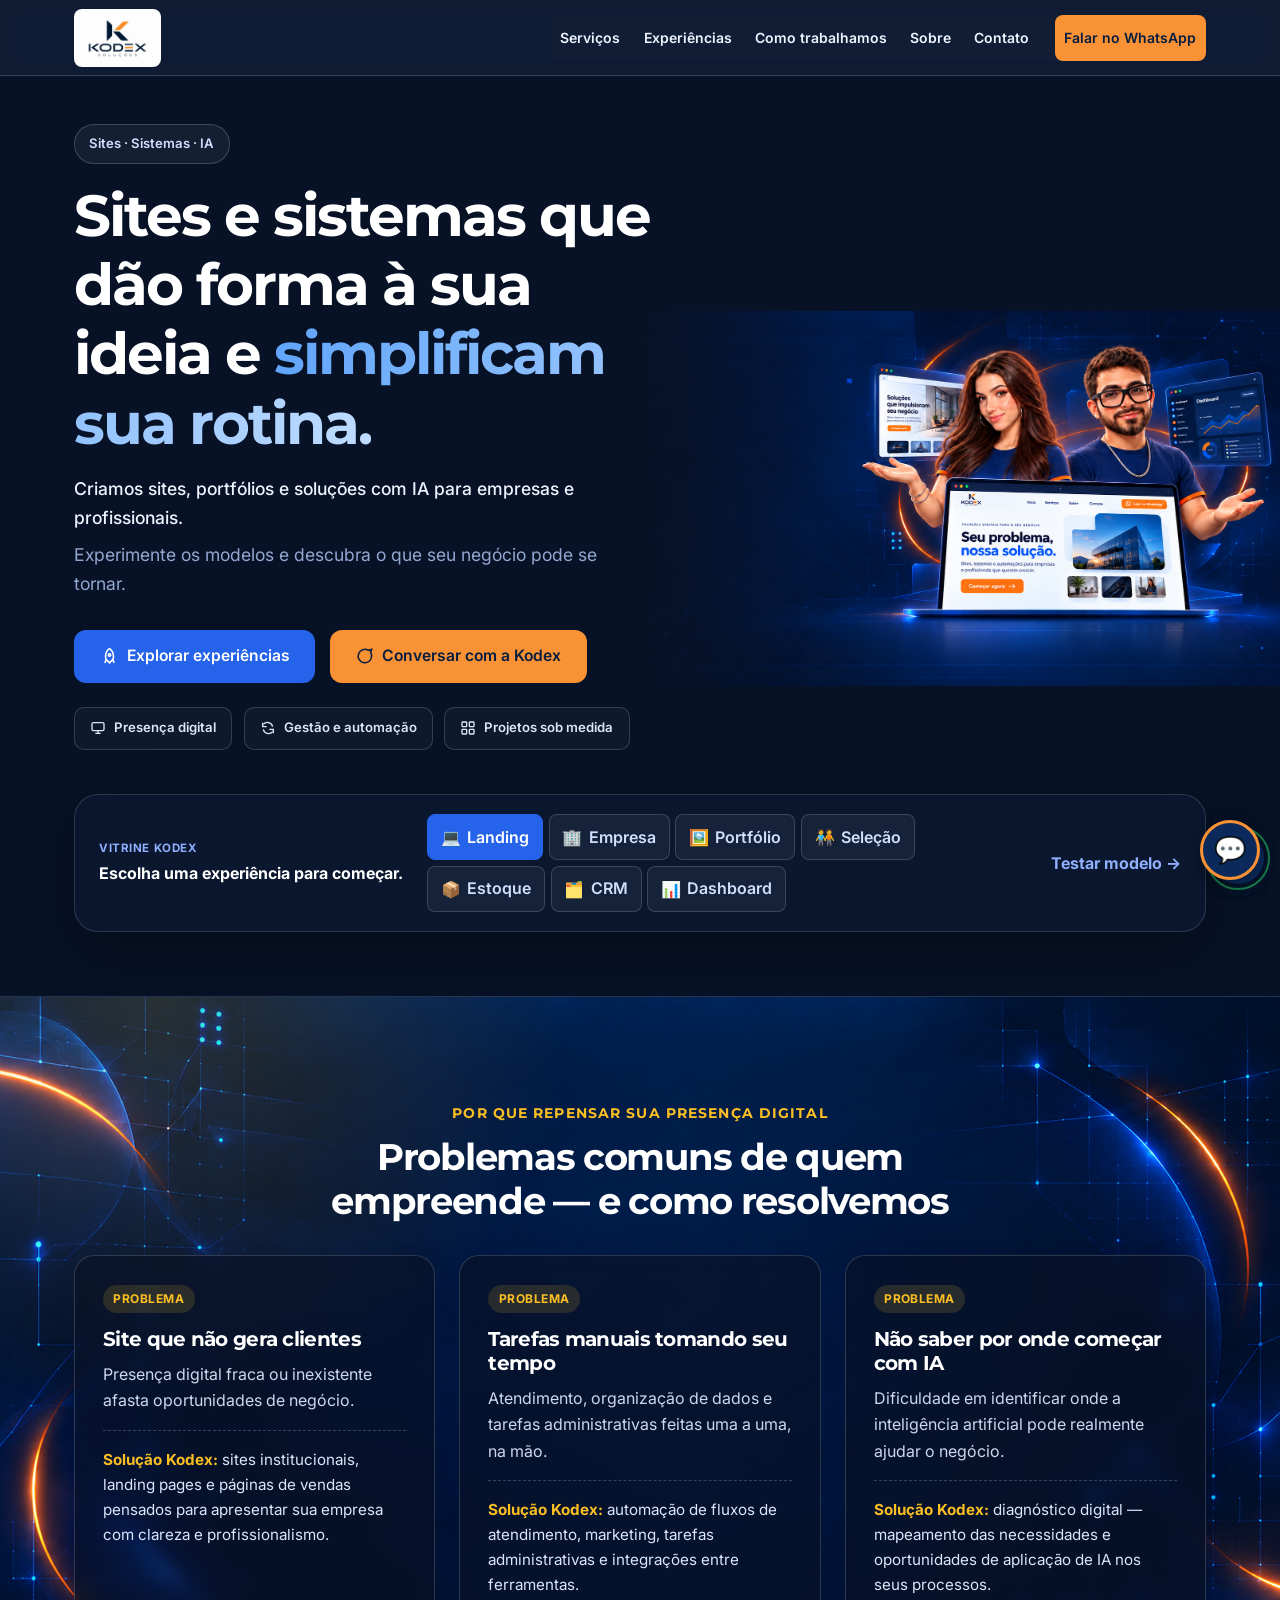
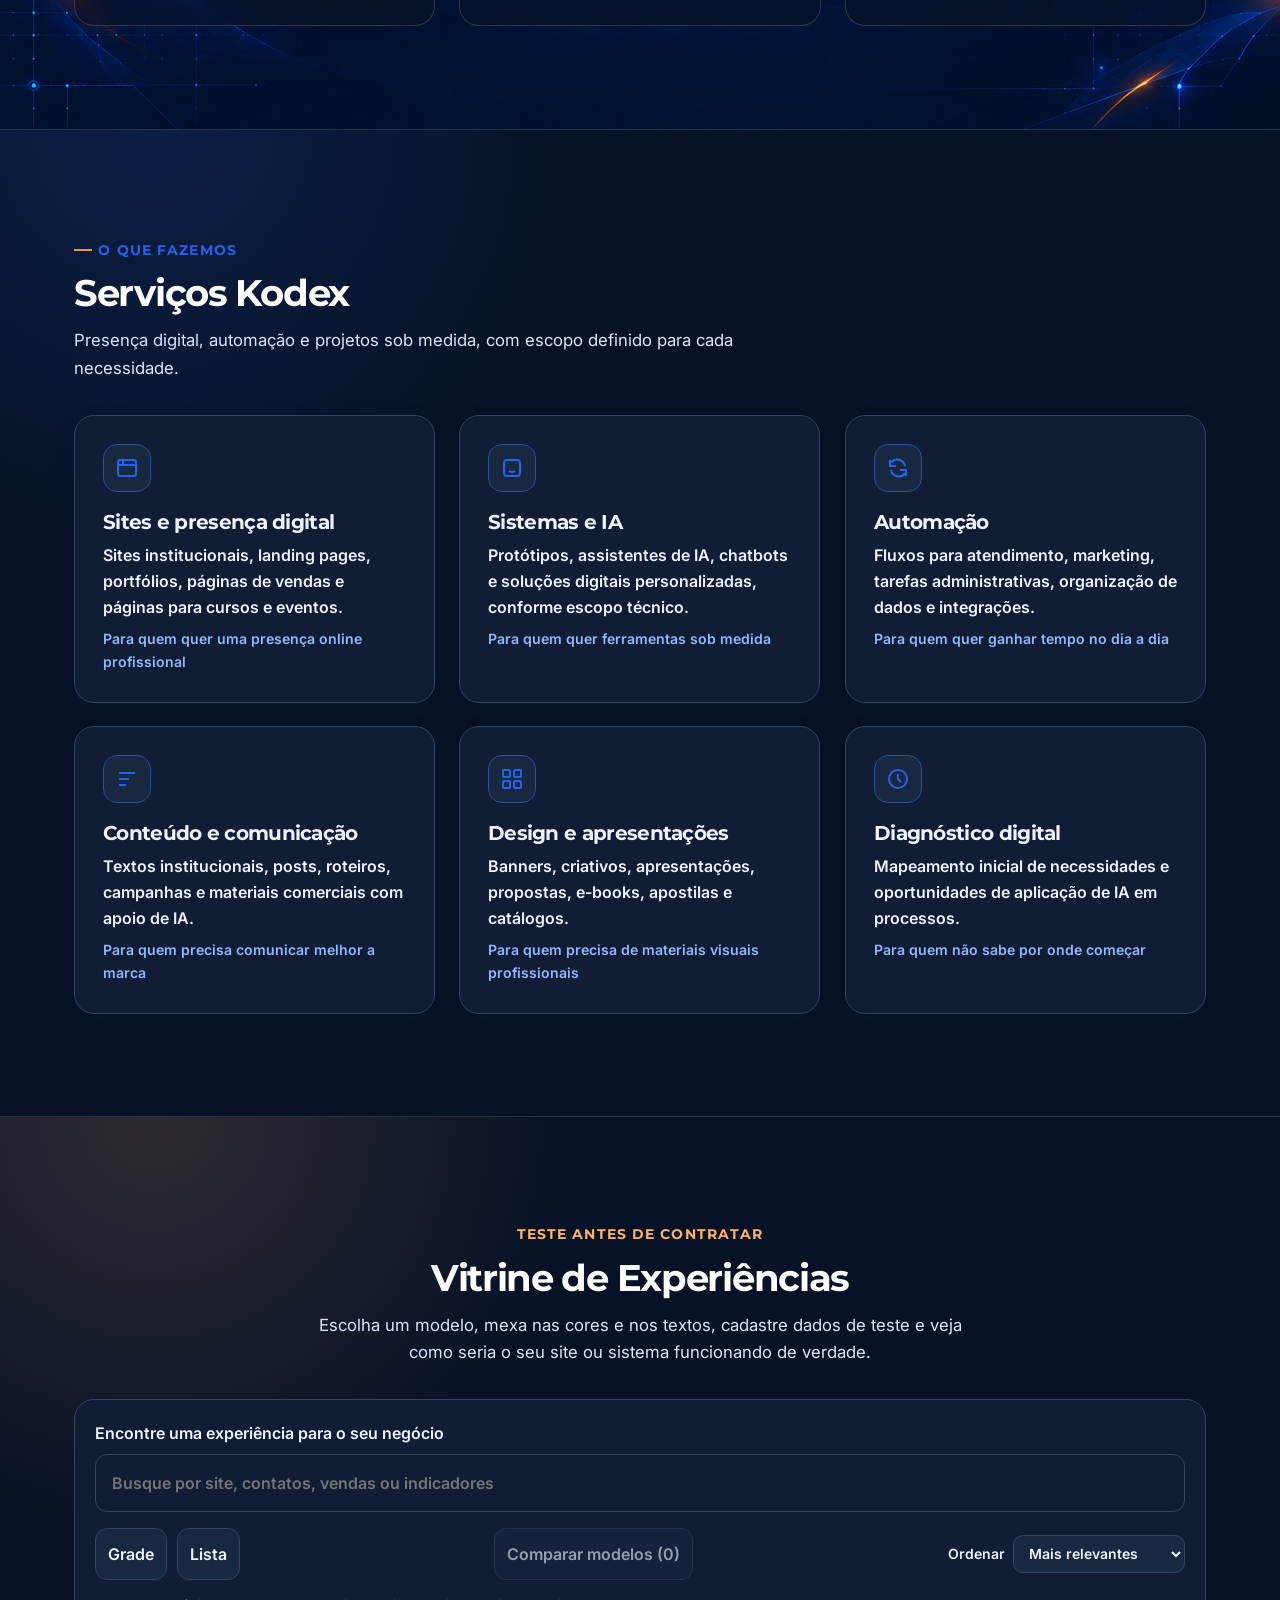
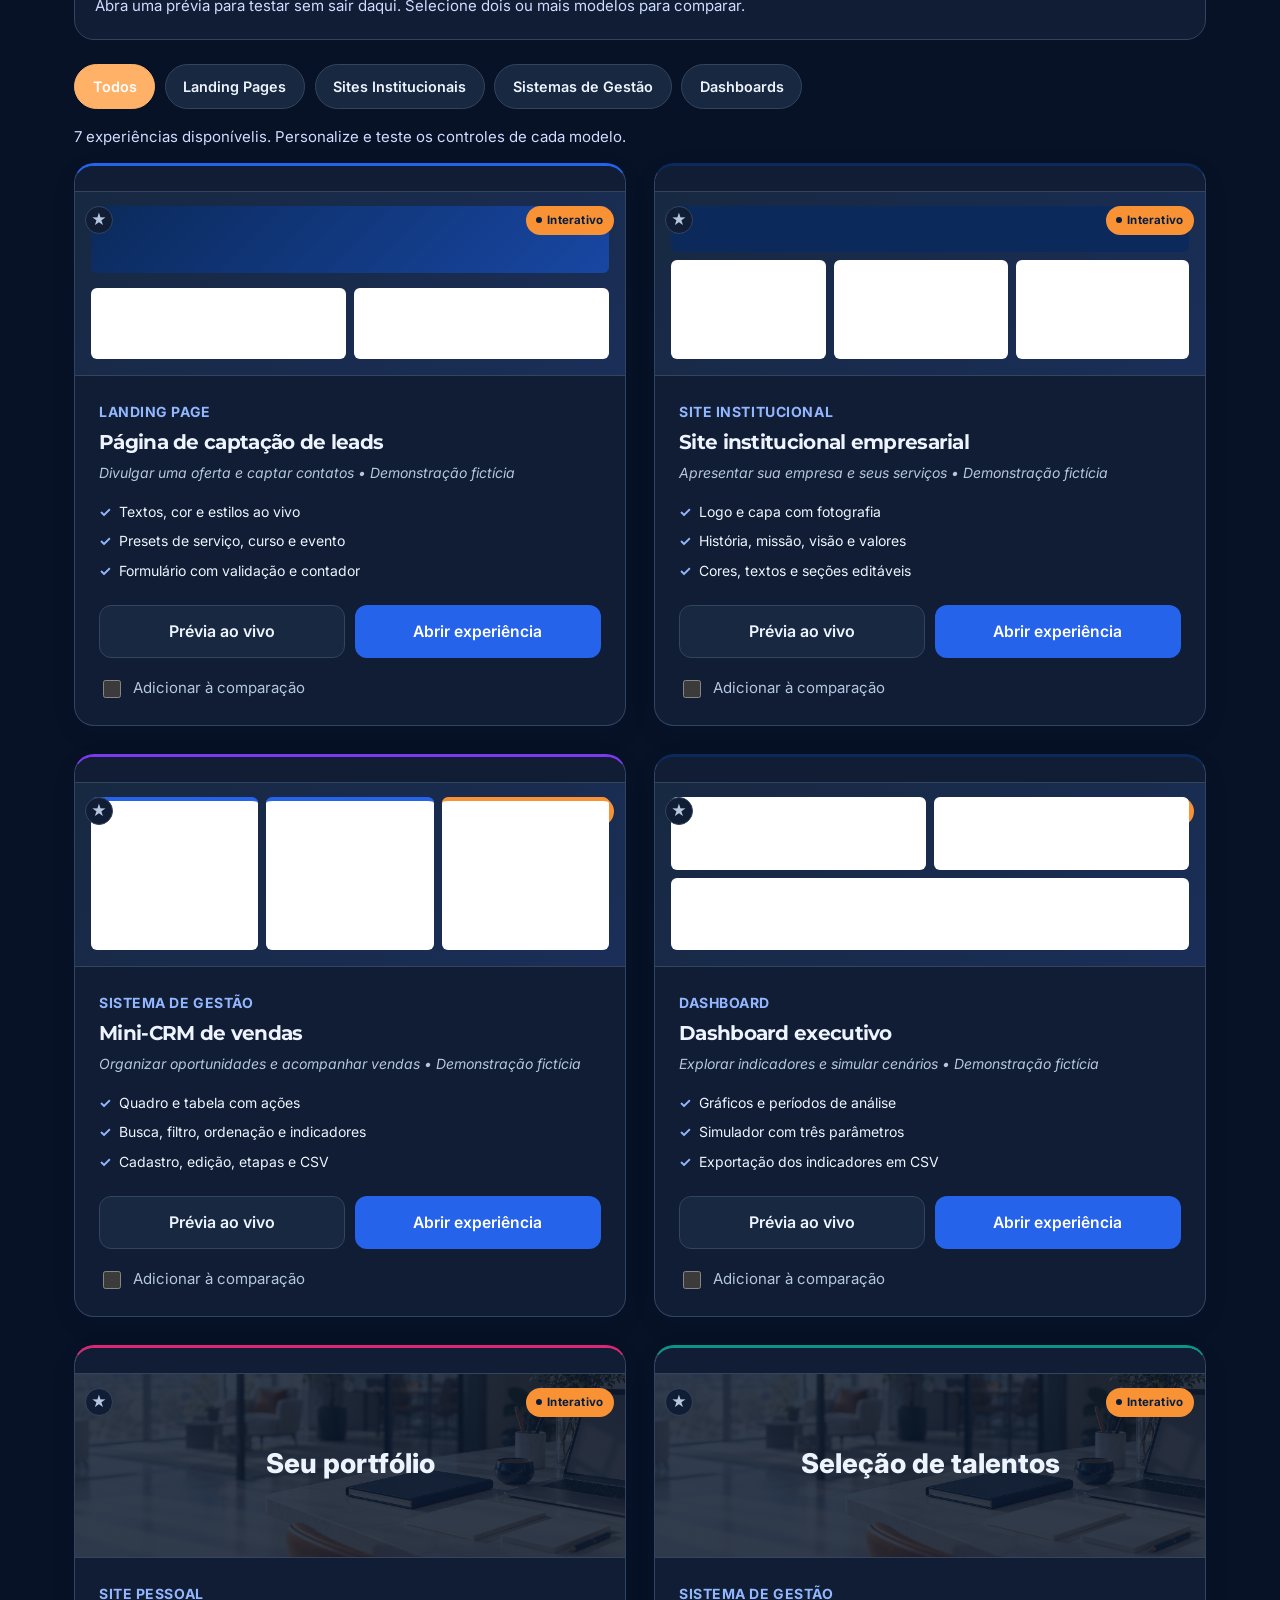
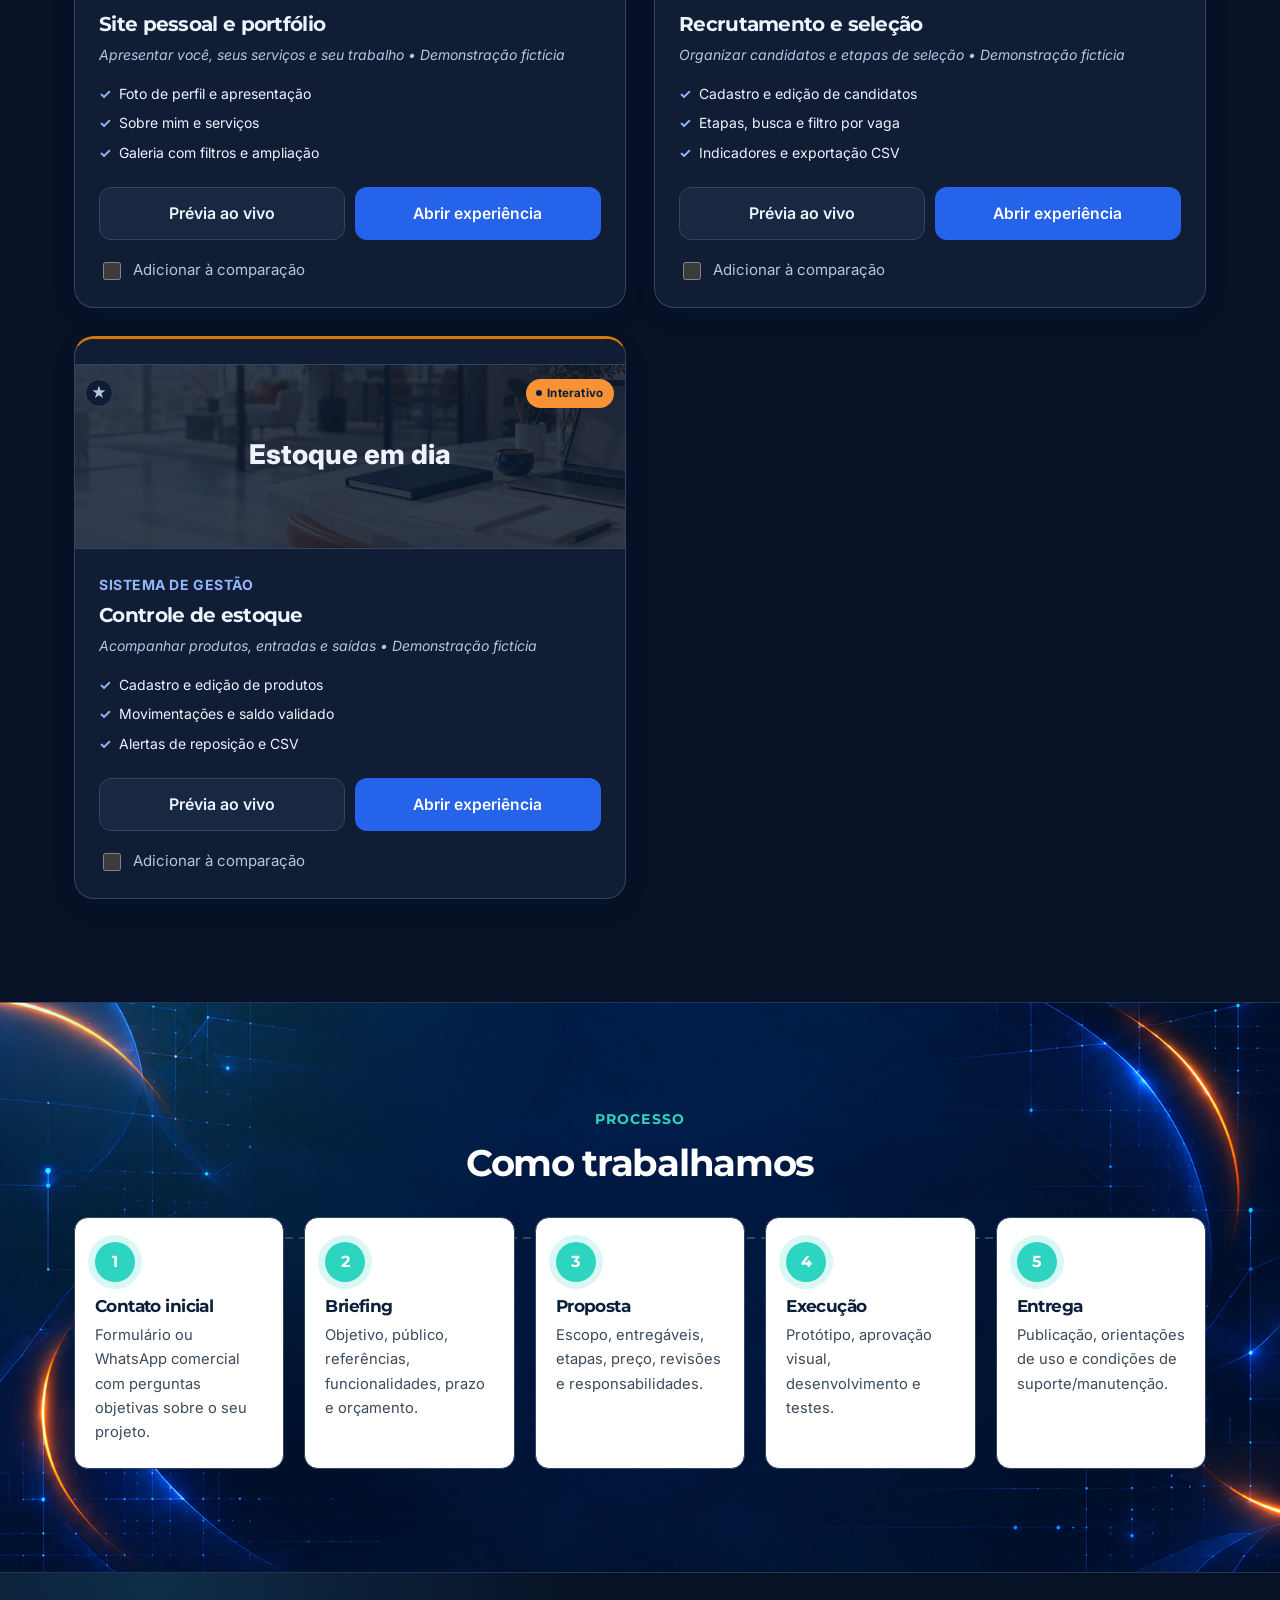
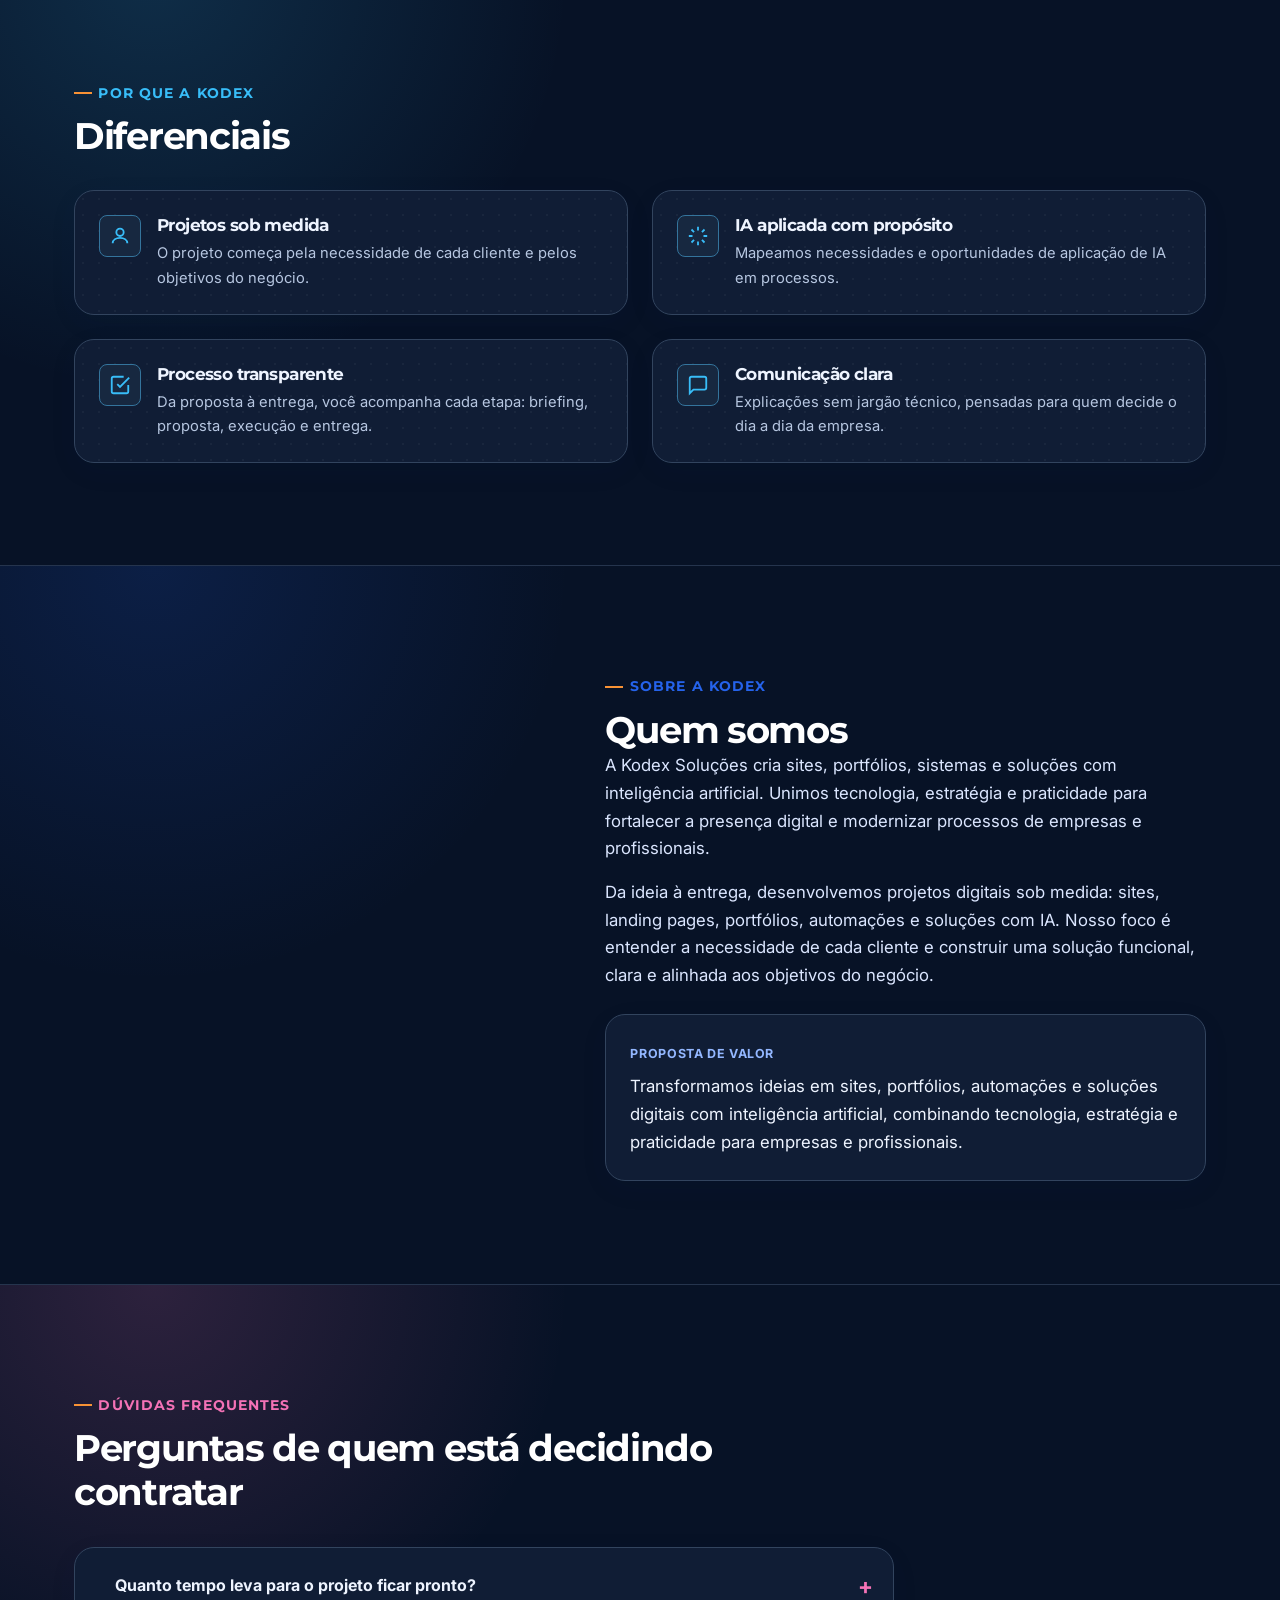
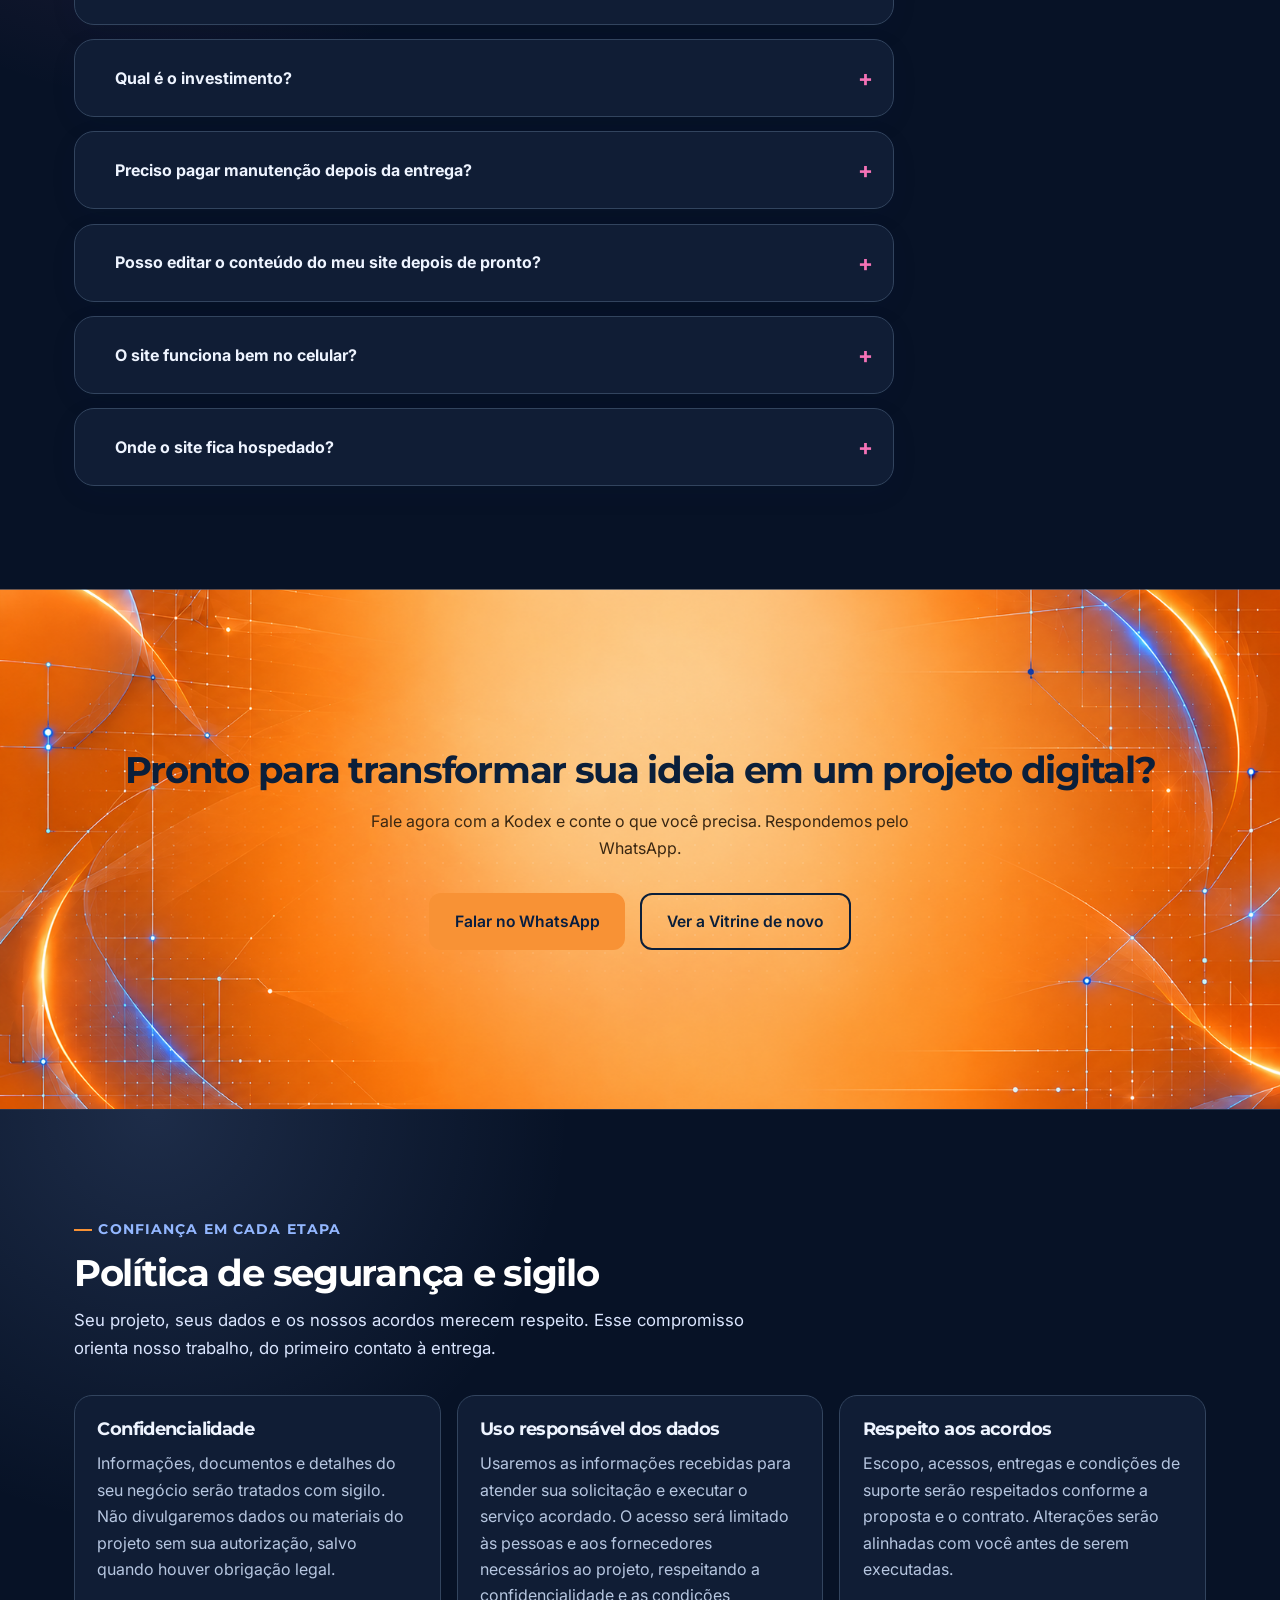
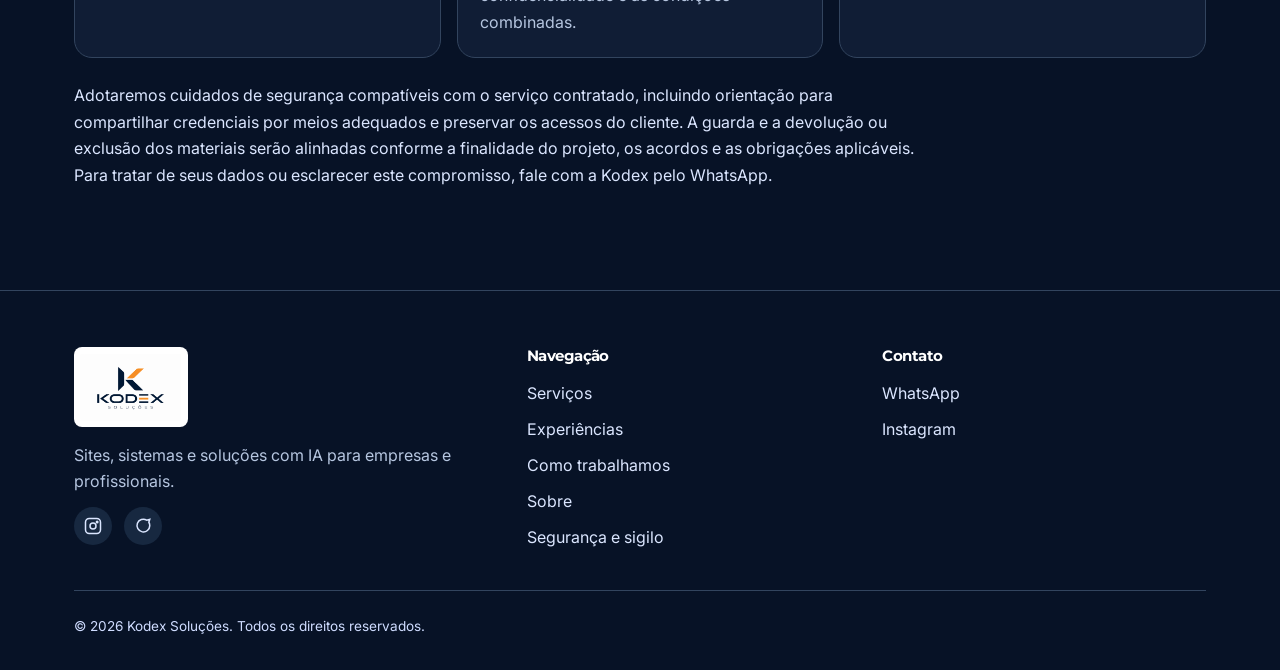
==== commit 7e333a42: "Adiciona assistente de vendas com IA Co-Authored-By: Claude Sonnet 5 <noreply@anthropic.com>" ====
--- a/index.html
+++ b/index.html
@@ -511,5 +511,6 @@
 <script src="js/main.js"></script>
 <script src="js/experience.js"></script>
 <script src="js/claude-enhance.js"></script>
+<script src="chat.js"></script>
 </body>
 </html>
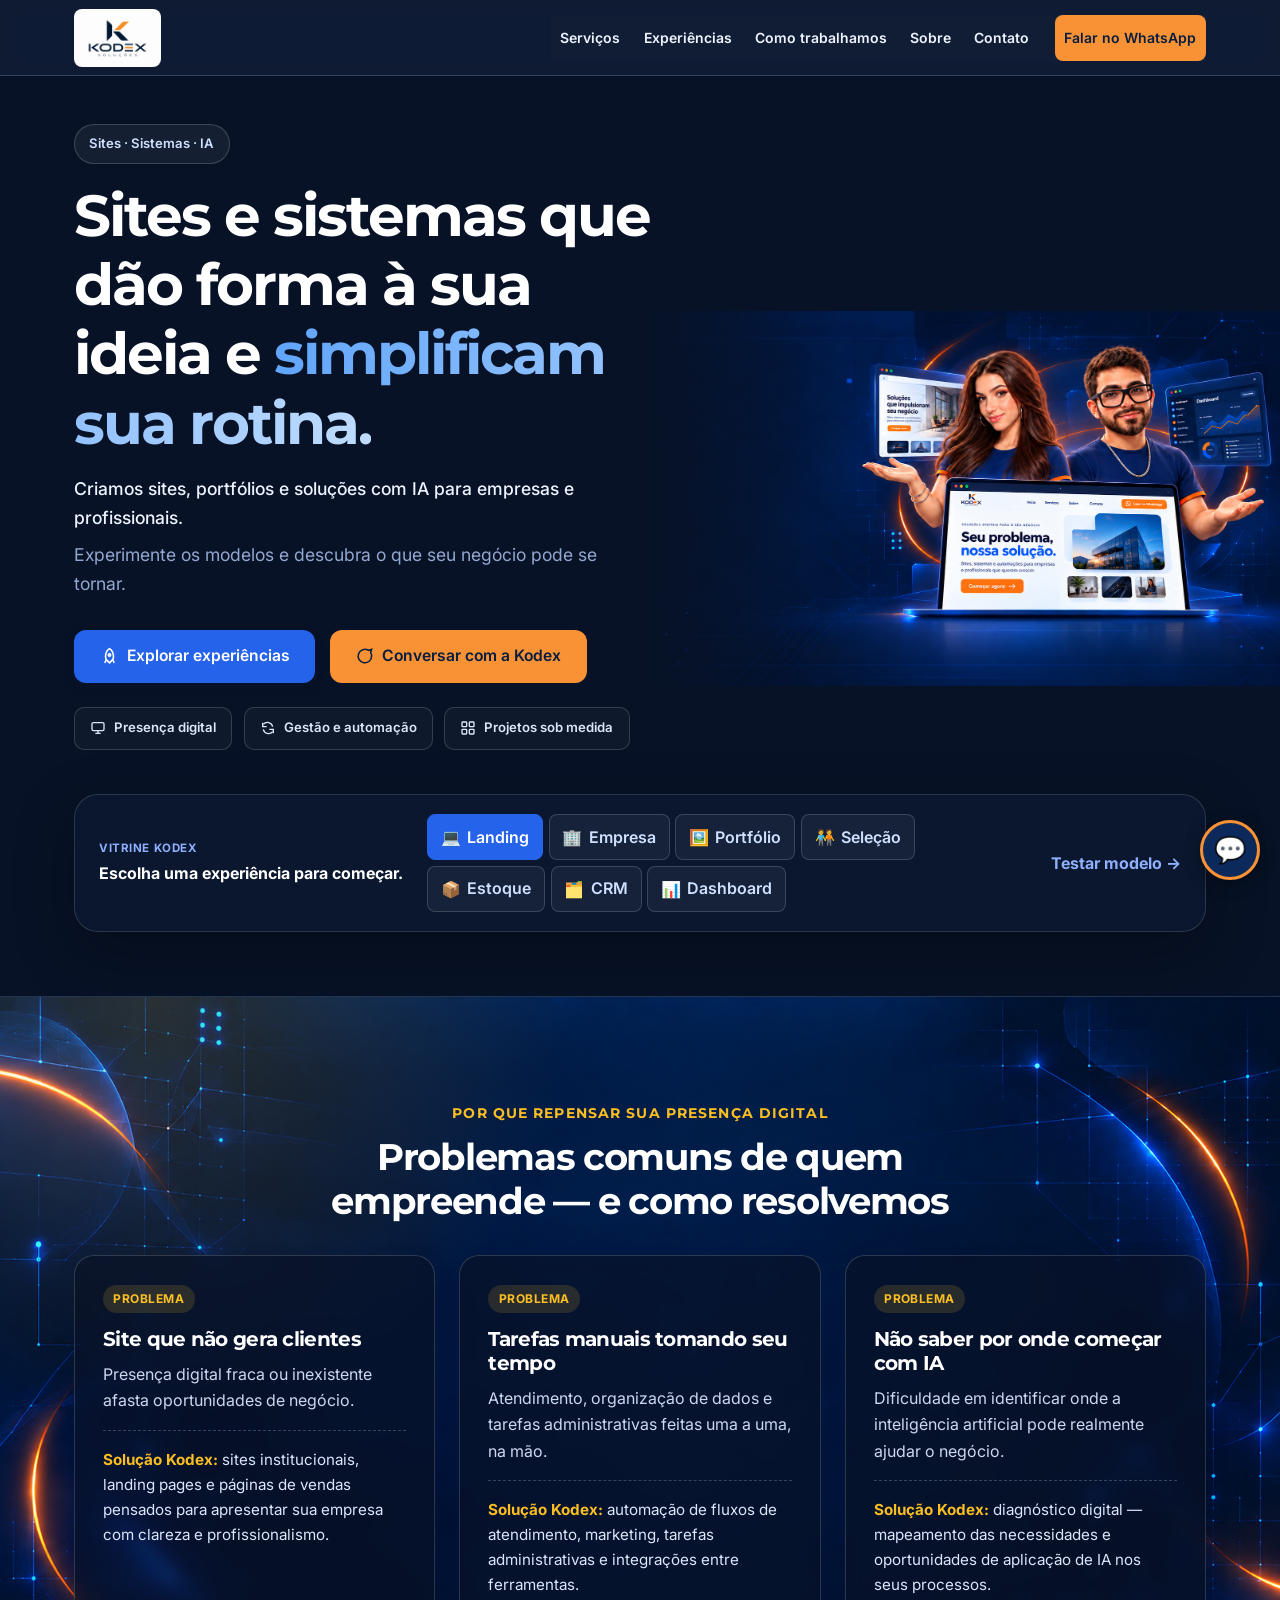
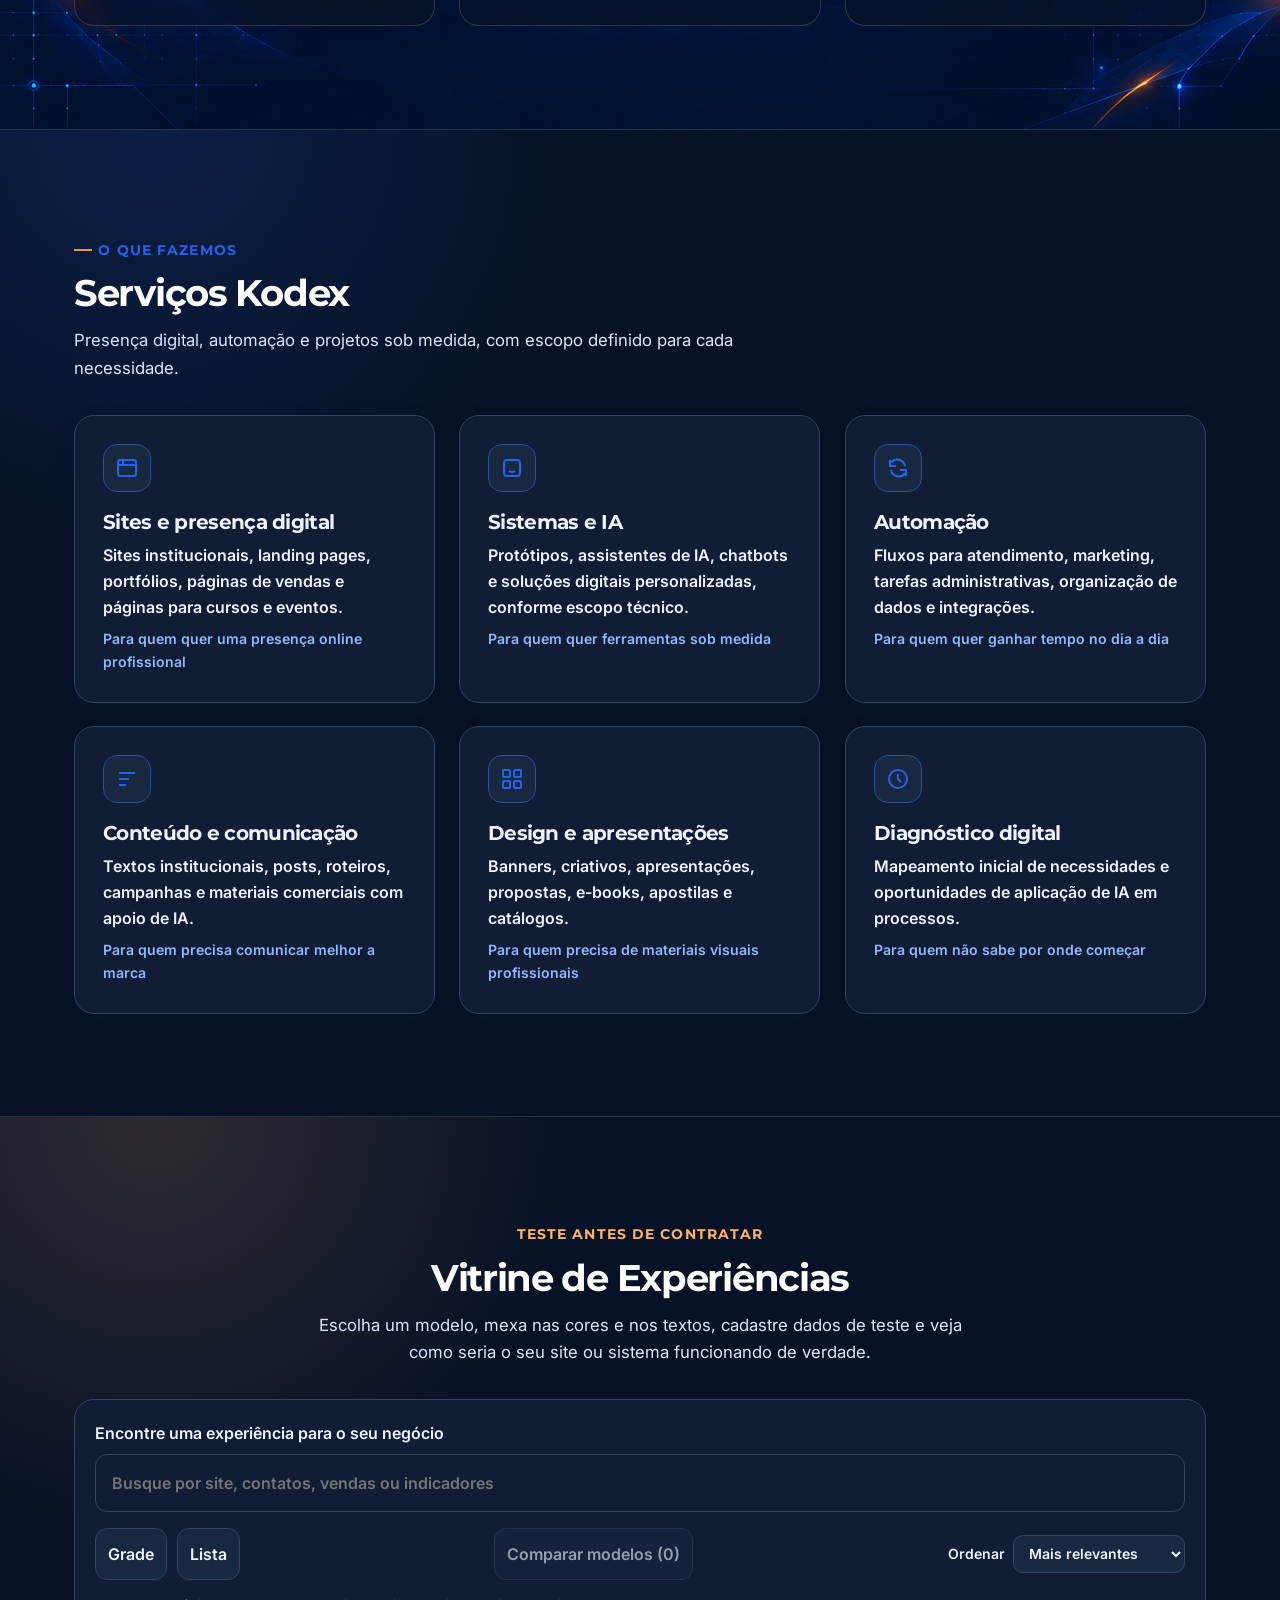
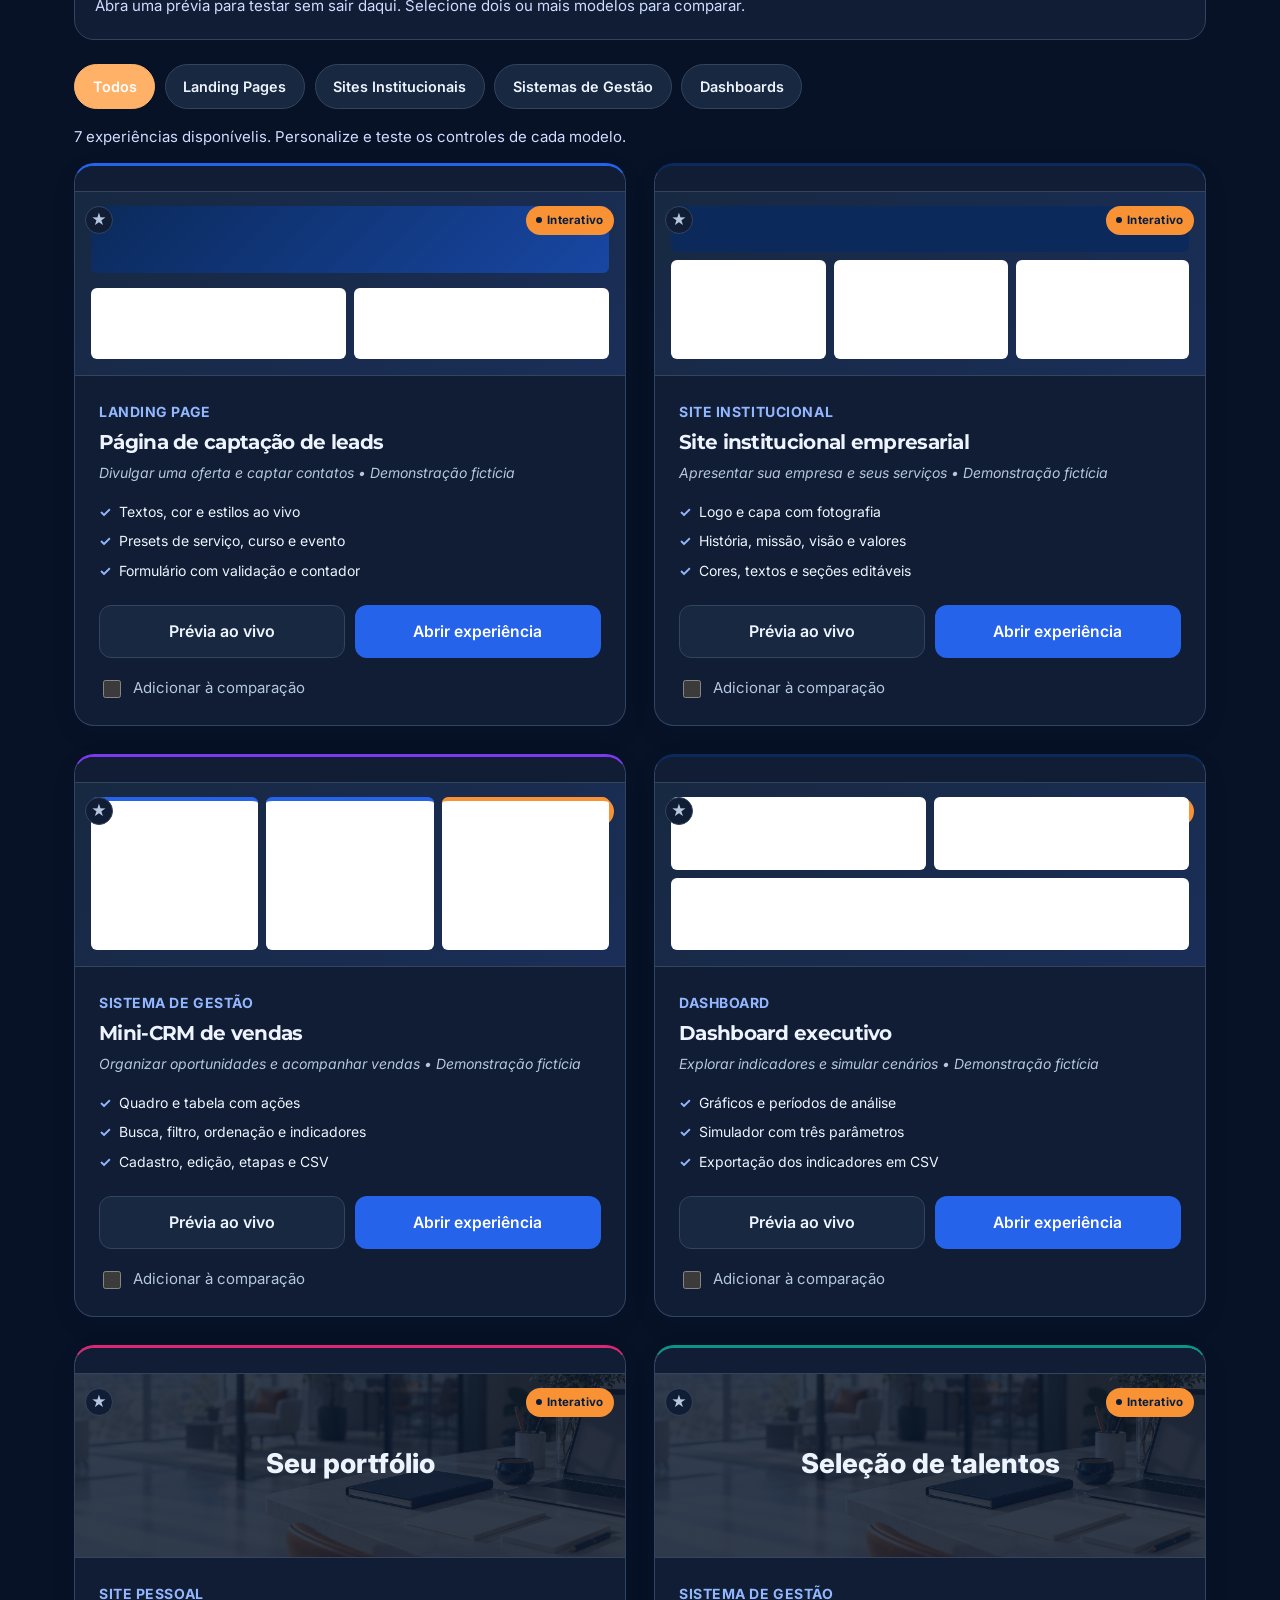
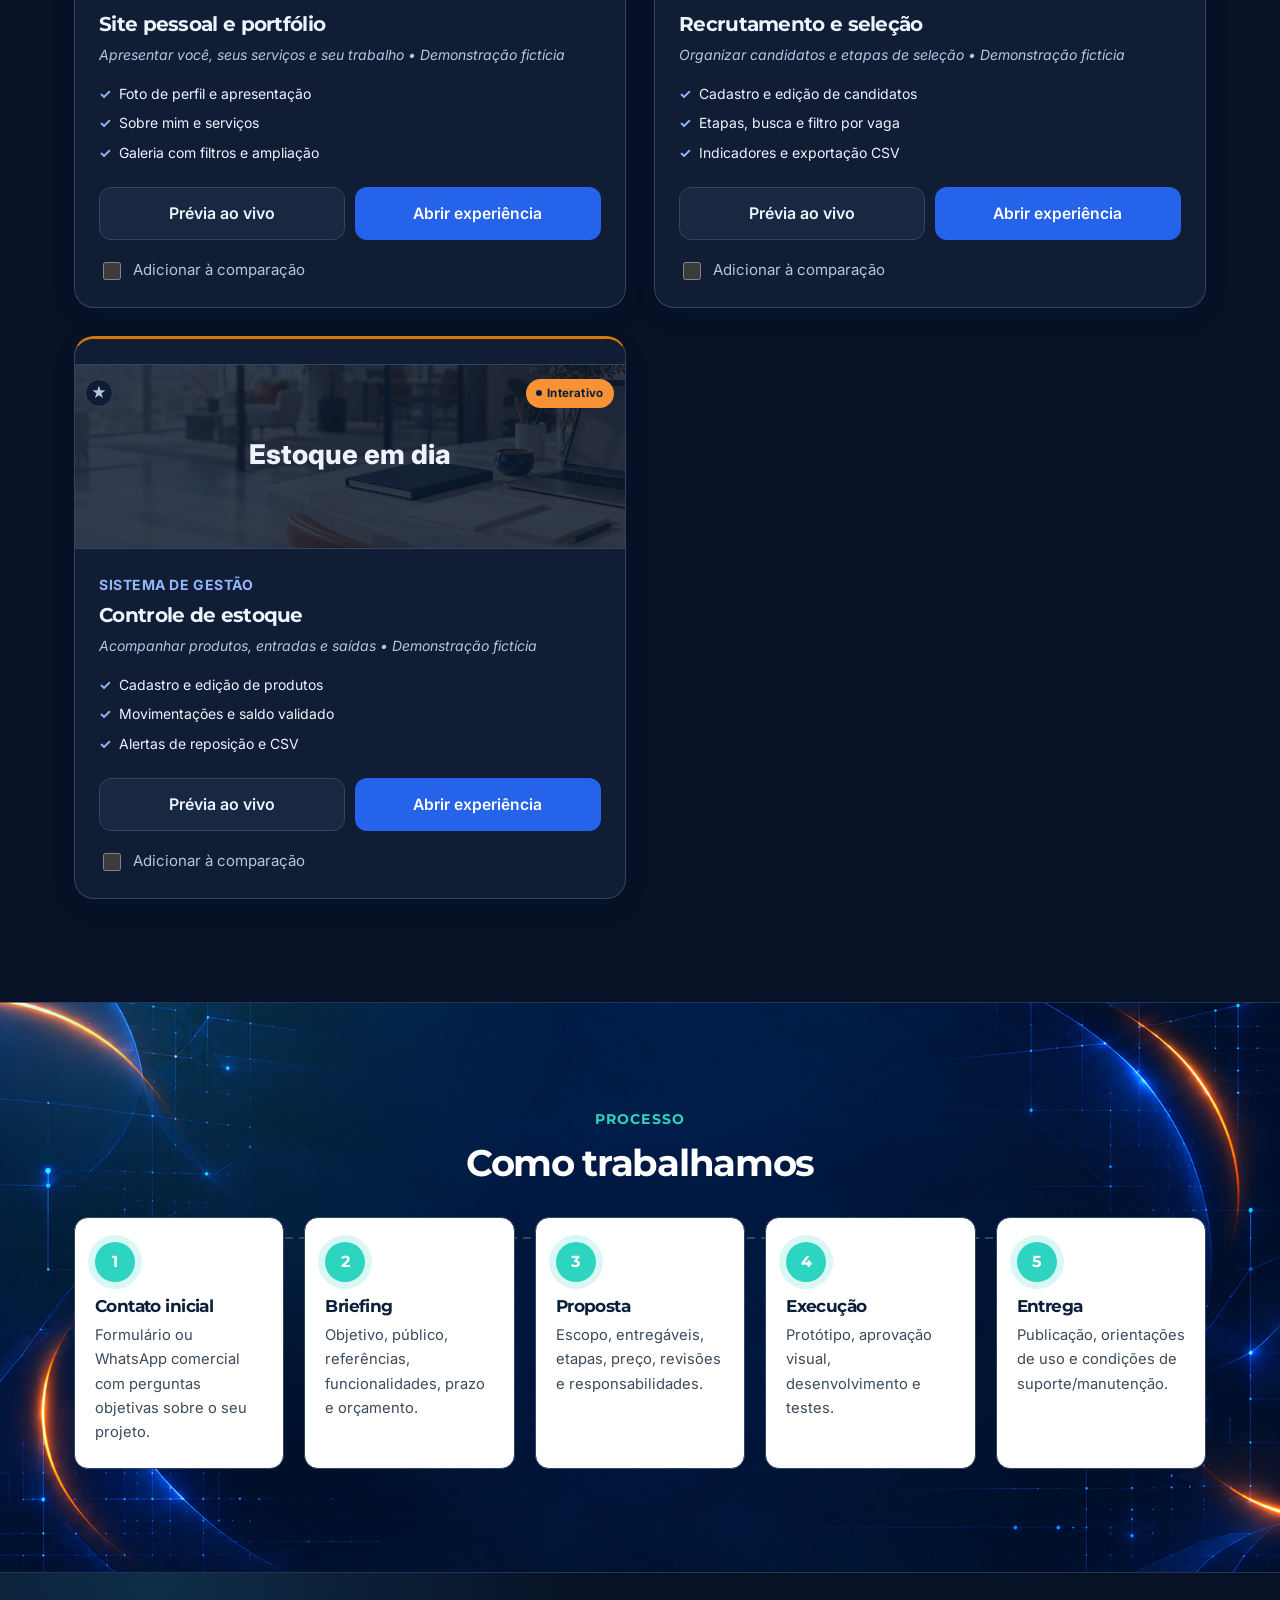
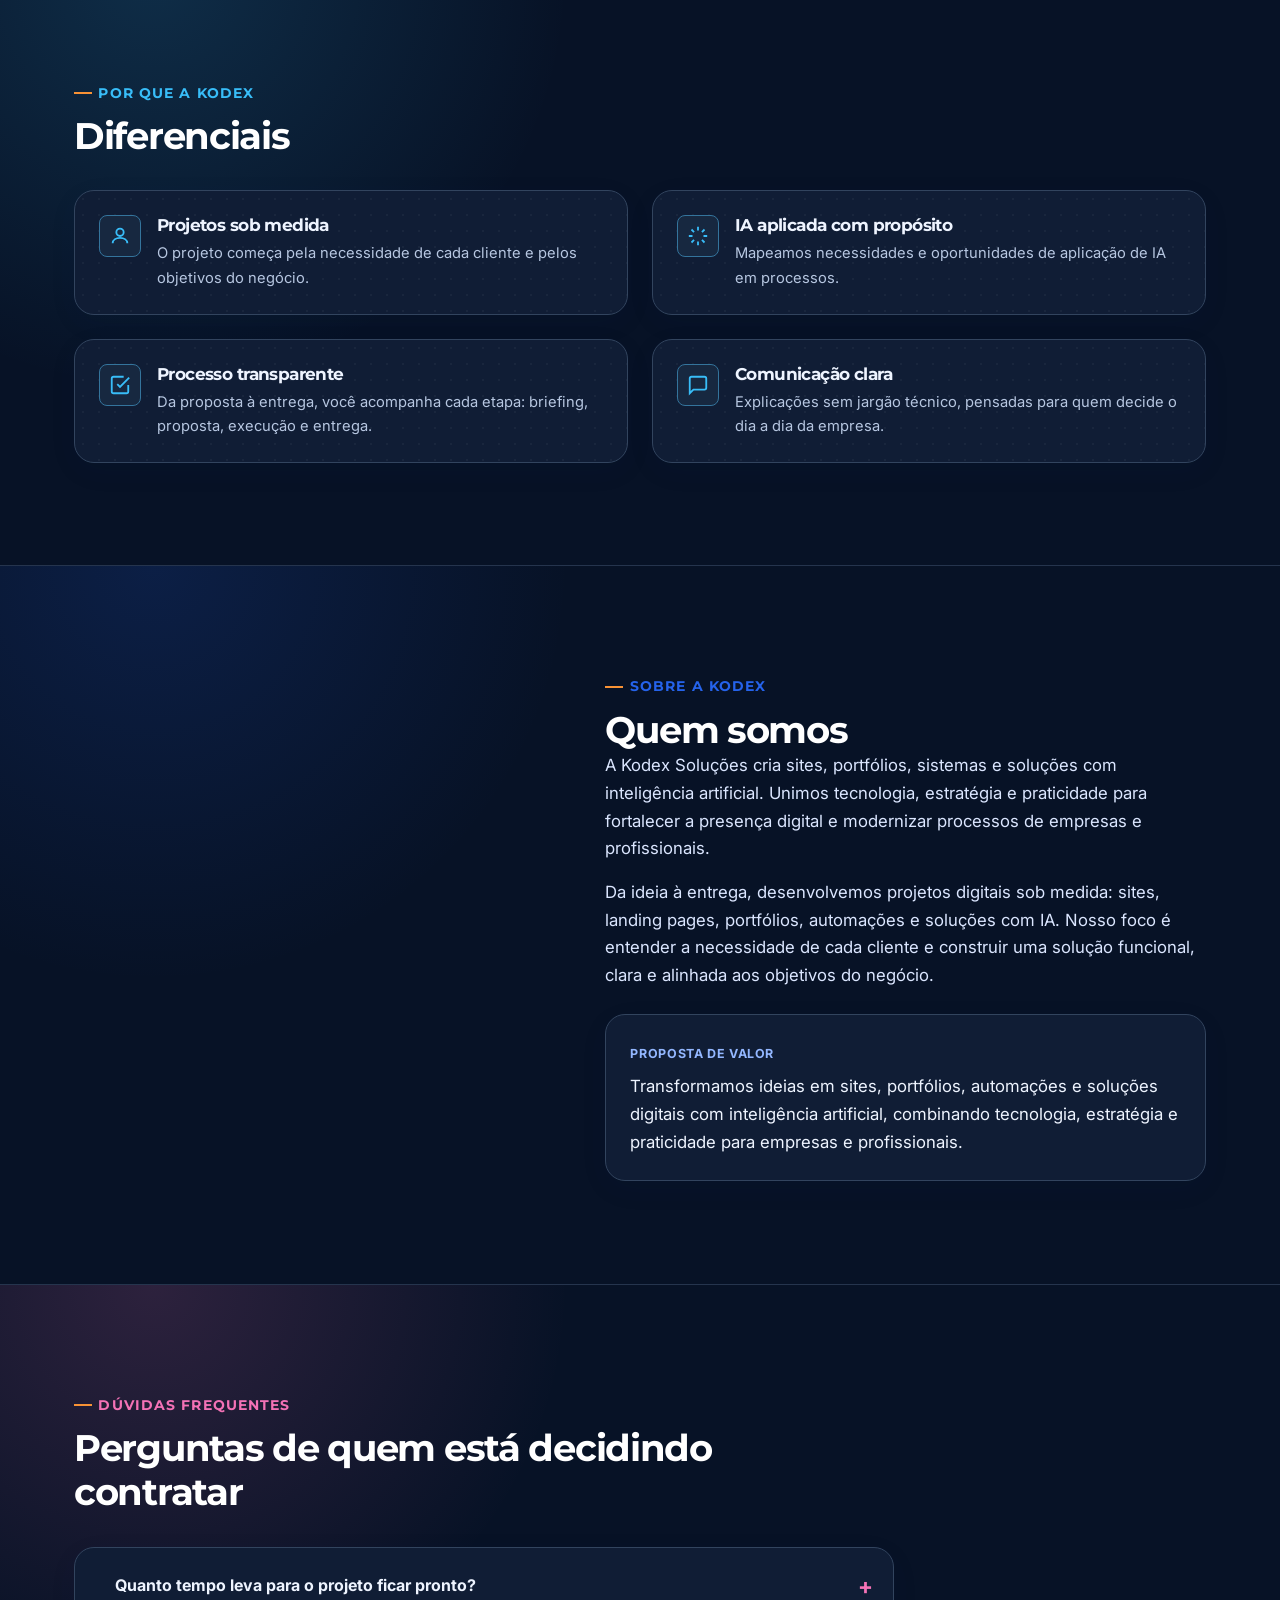
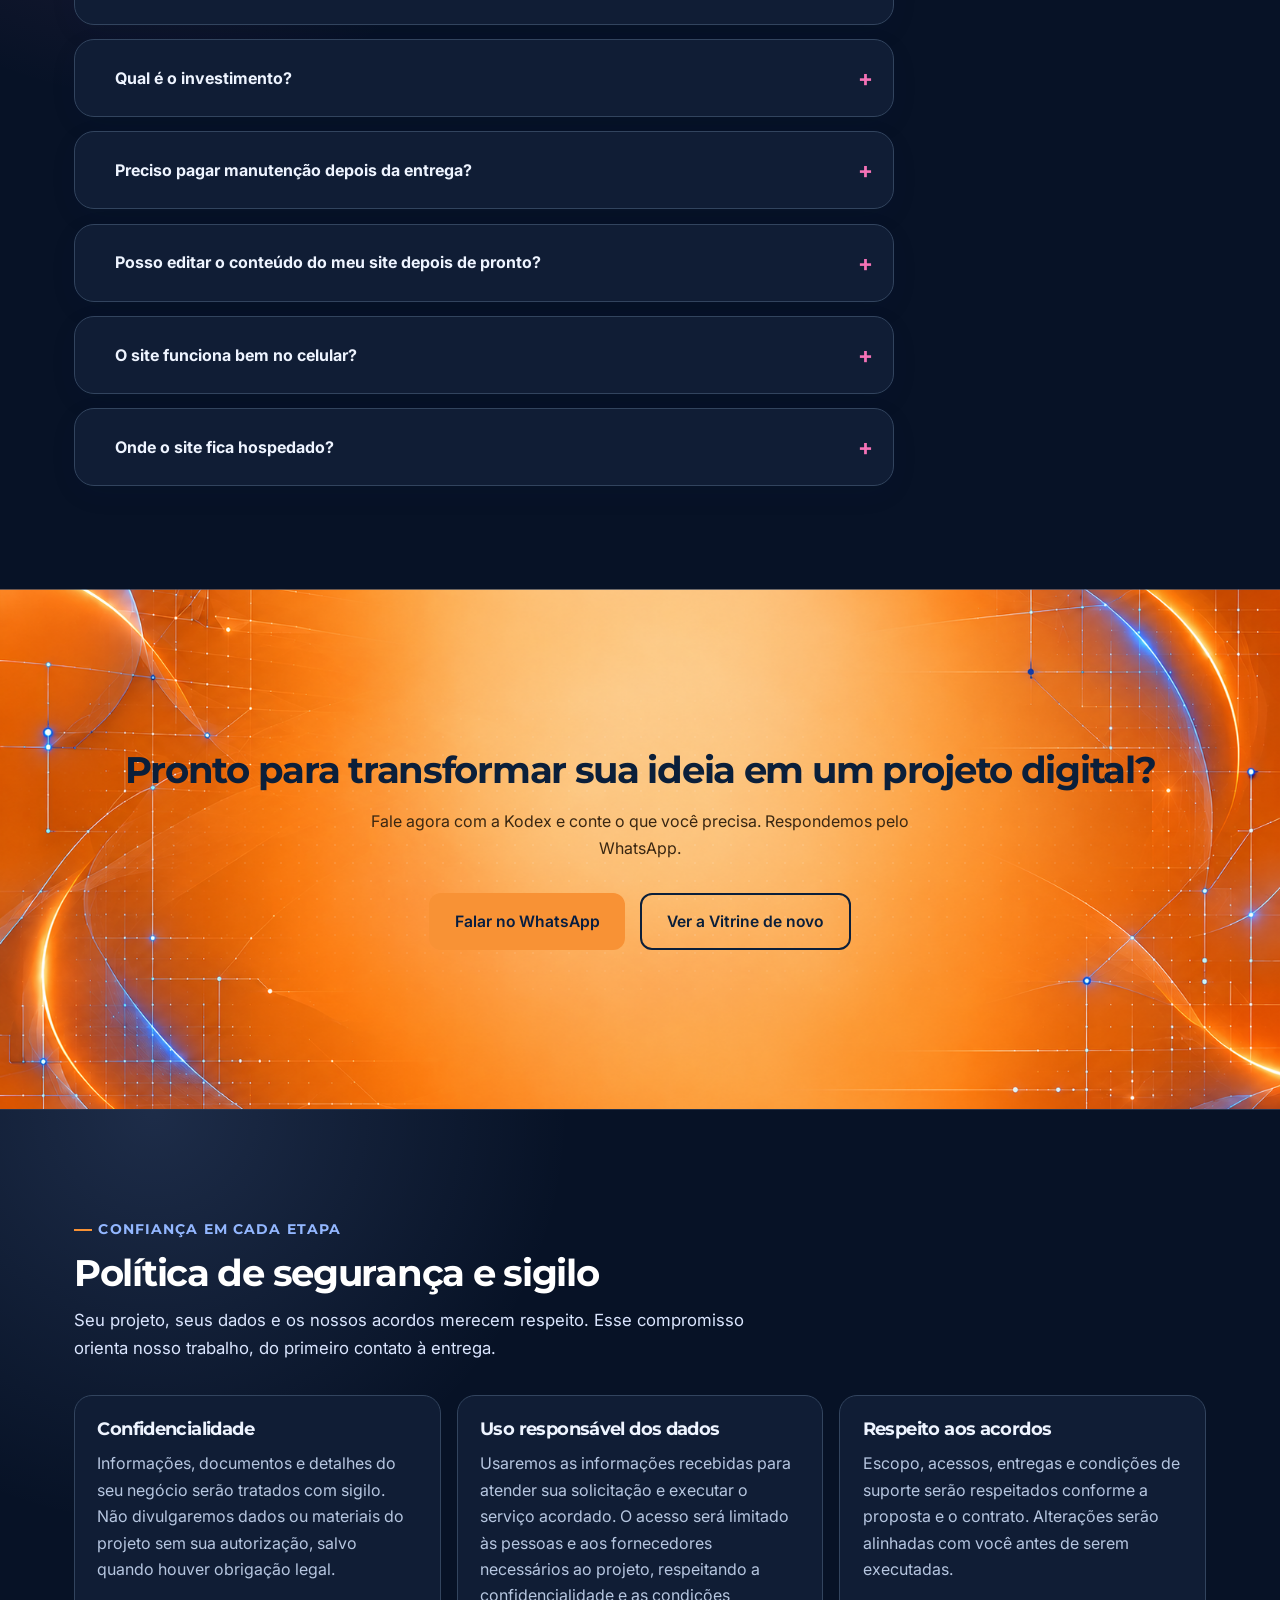
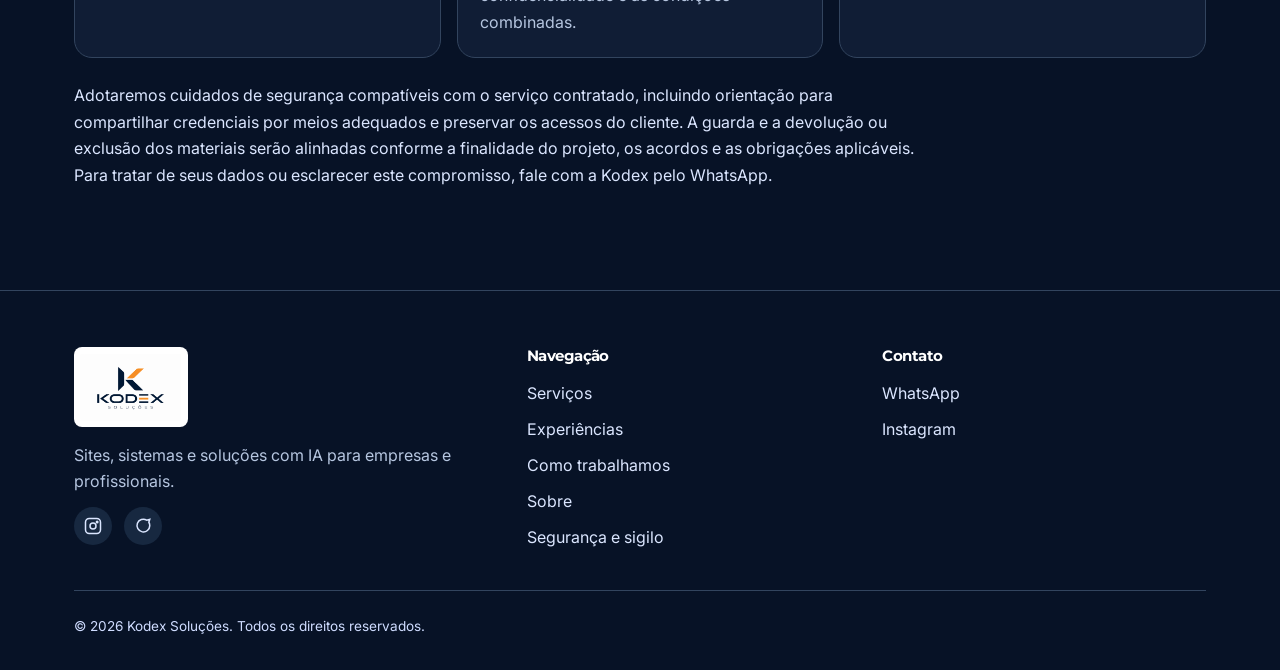
==== commit 25f08cea: "Remove botão flutuante de WhatsApp duplicado, mantém só o do assistente de chat Co-Authored-By: Clau" ====
--- a/index.html
+++ b/index.html
@@ -502,11 +502,6 @@
   </div>
 </footer>
 
-<!-- ===== Botão flutuante de WhatsApp ===== -->
-<a class="whatsapp-float" data-whatsapp href="#" aria-label="Falar com a Kodex no WhatsApp">
-  <svg viewBox="0 0 24 24" fill="currentColor"><path d="M12.04 2C6.58 2 2.13 6.45 2.13 11.91c0 1.87.5 3.63 1.44 5.17L2 22l5.1-1.53a9.93 9.93 0 0 0 4.94 1.3h.01c5.46 0 9.91-4.45 9.91-9.91C21.96 6.45 17.5 2 12.04 2zm5.8 14.07c-.24.68-1.4 1.3-1.93 1.37-.5.07-1.1.1-1.77-.11-.4-.13-.92-.3-1.58-.59-2.78-1.2-4.6-4-4.74-4.19-.14-.19-1.13-1.5-1.13-2.86 0-1.36.71-2.02.97-2.3.26-.27.56-.34.75-.34.19 0 .38 0 .54.01.17.01.41-.07.64.49.24.57.81 1.98.88 2.12.07.14.12.3.02.48-.1.19-.15.3-.3.47-.14.16-.3.37-.43.49-.14.14-.29.29-.13.57.17.28.74 1.22 1.59 1.98 1.1.98 2.02 1.28 2.3 1.43.28.14.44.12.6-.07.17-.19.72-.84.91-1.13.19-.28.38-.24.64-.14.26.09 1.67.79 1.95.93.28.14.47.21.54.33.07.12.07.68-.17 1.36z"/></svg>
-</a>
-
 <noscript><p class="noscript-note">Ative o JavaScript para experimentar os modelos e acessar os contatos.</p></noscript>
 <script src="js/main.js"></script>
 <script src="js/experience.js"></script>
